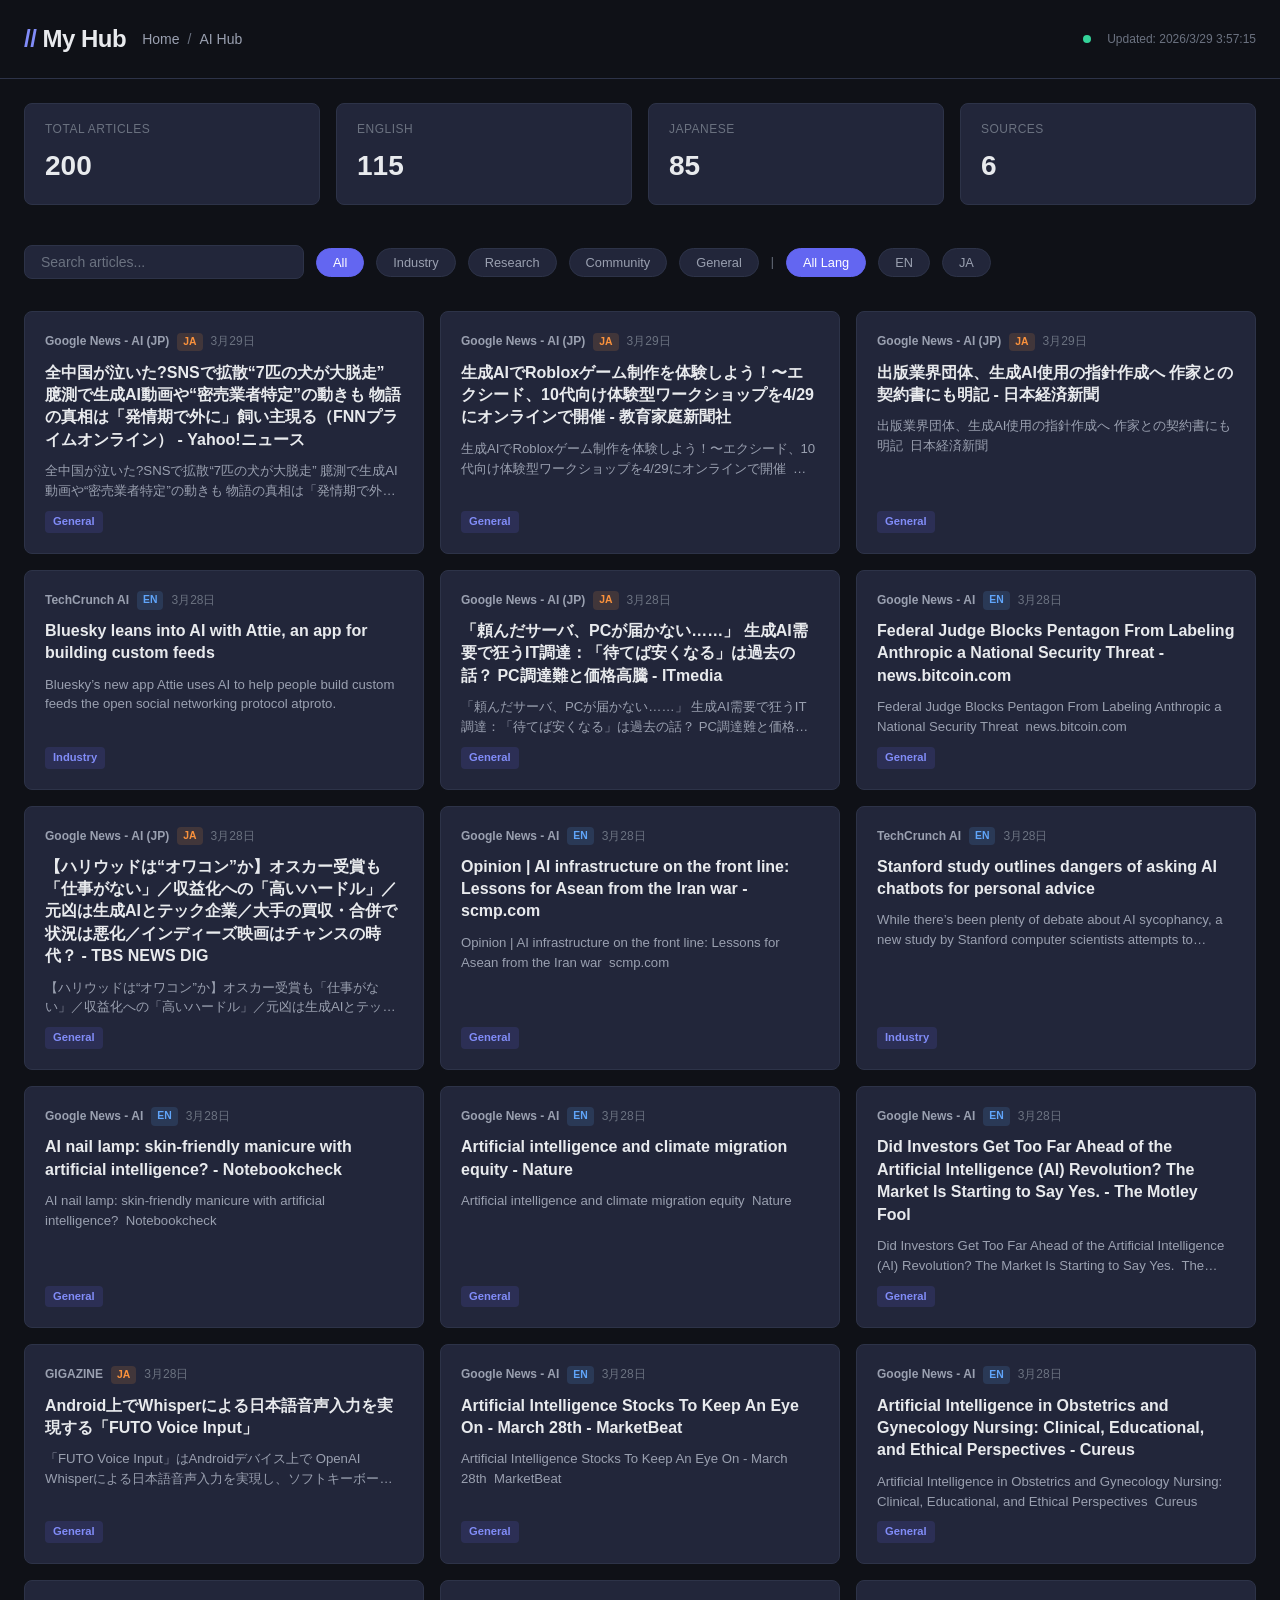
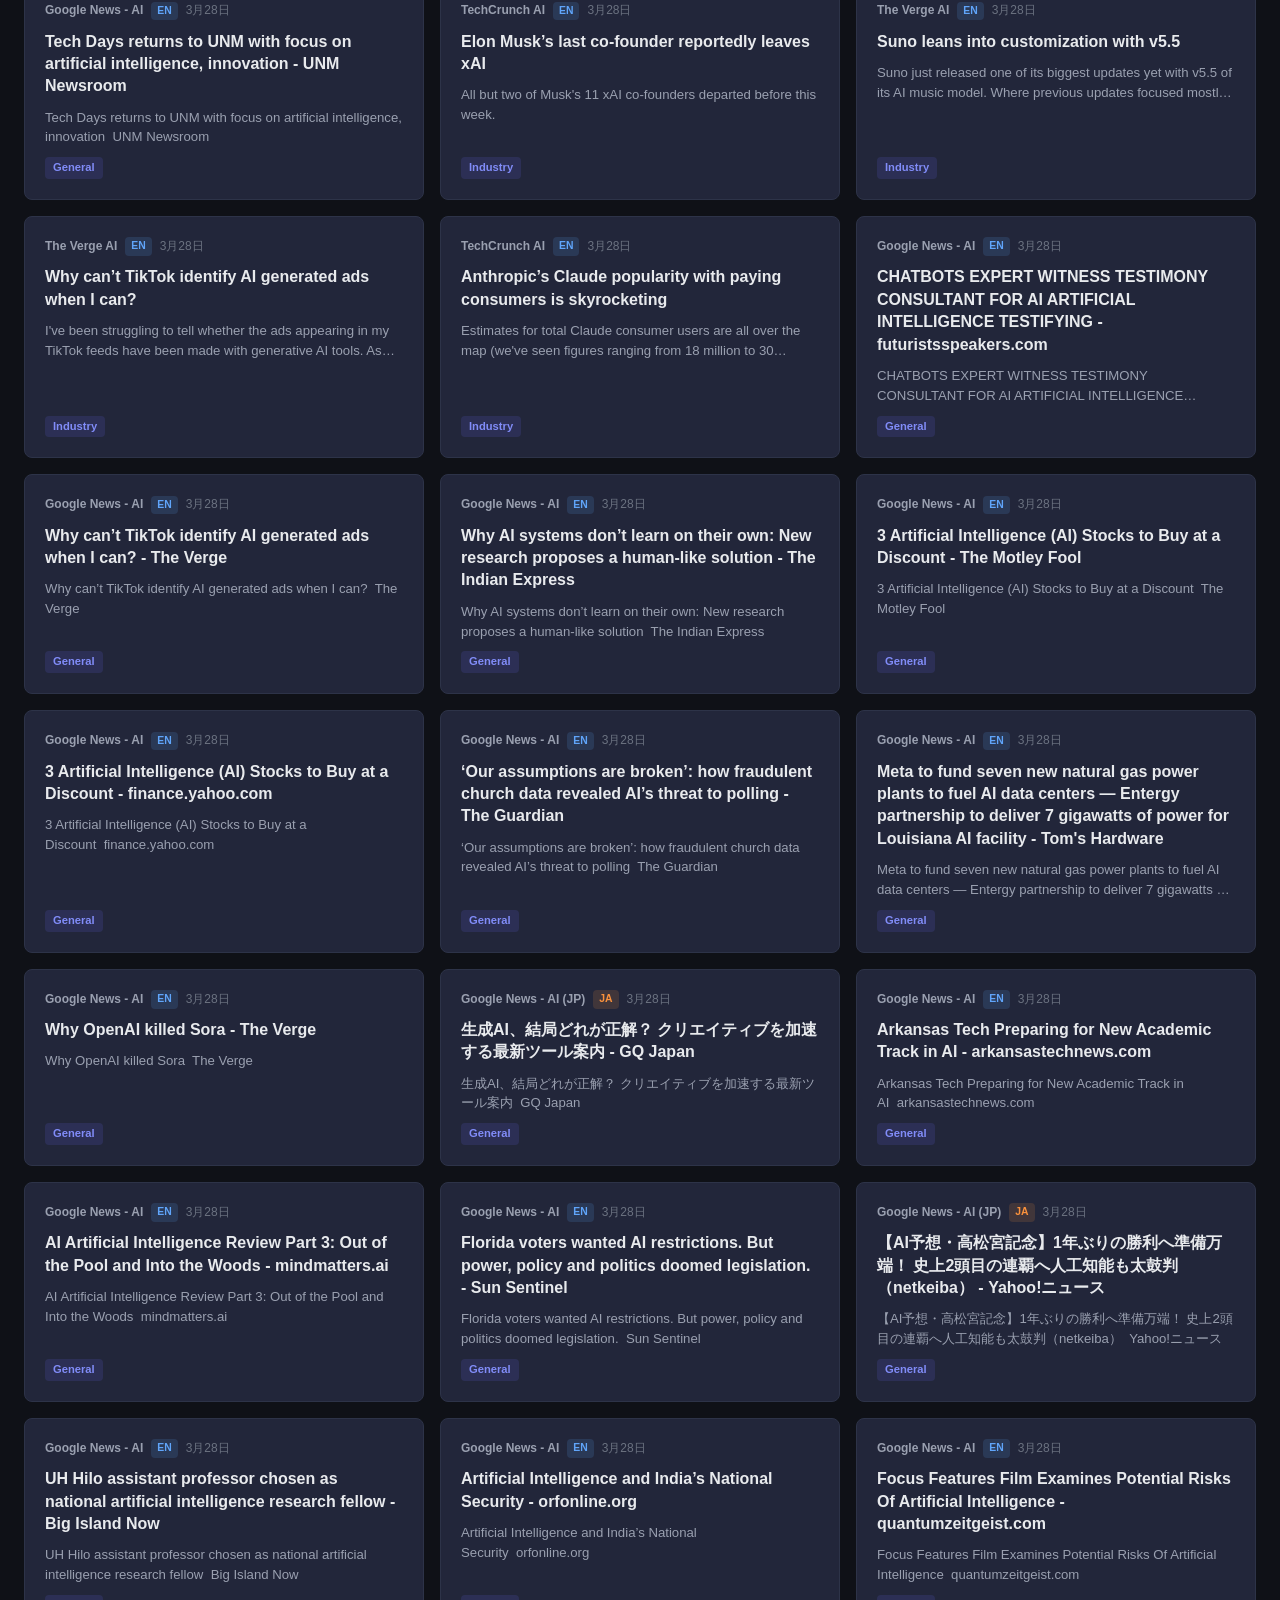
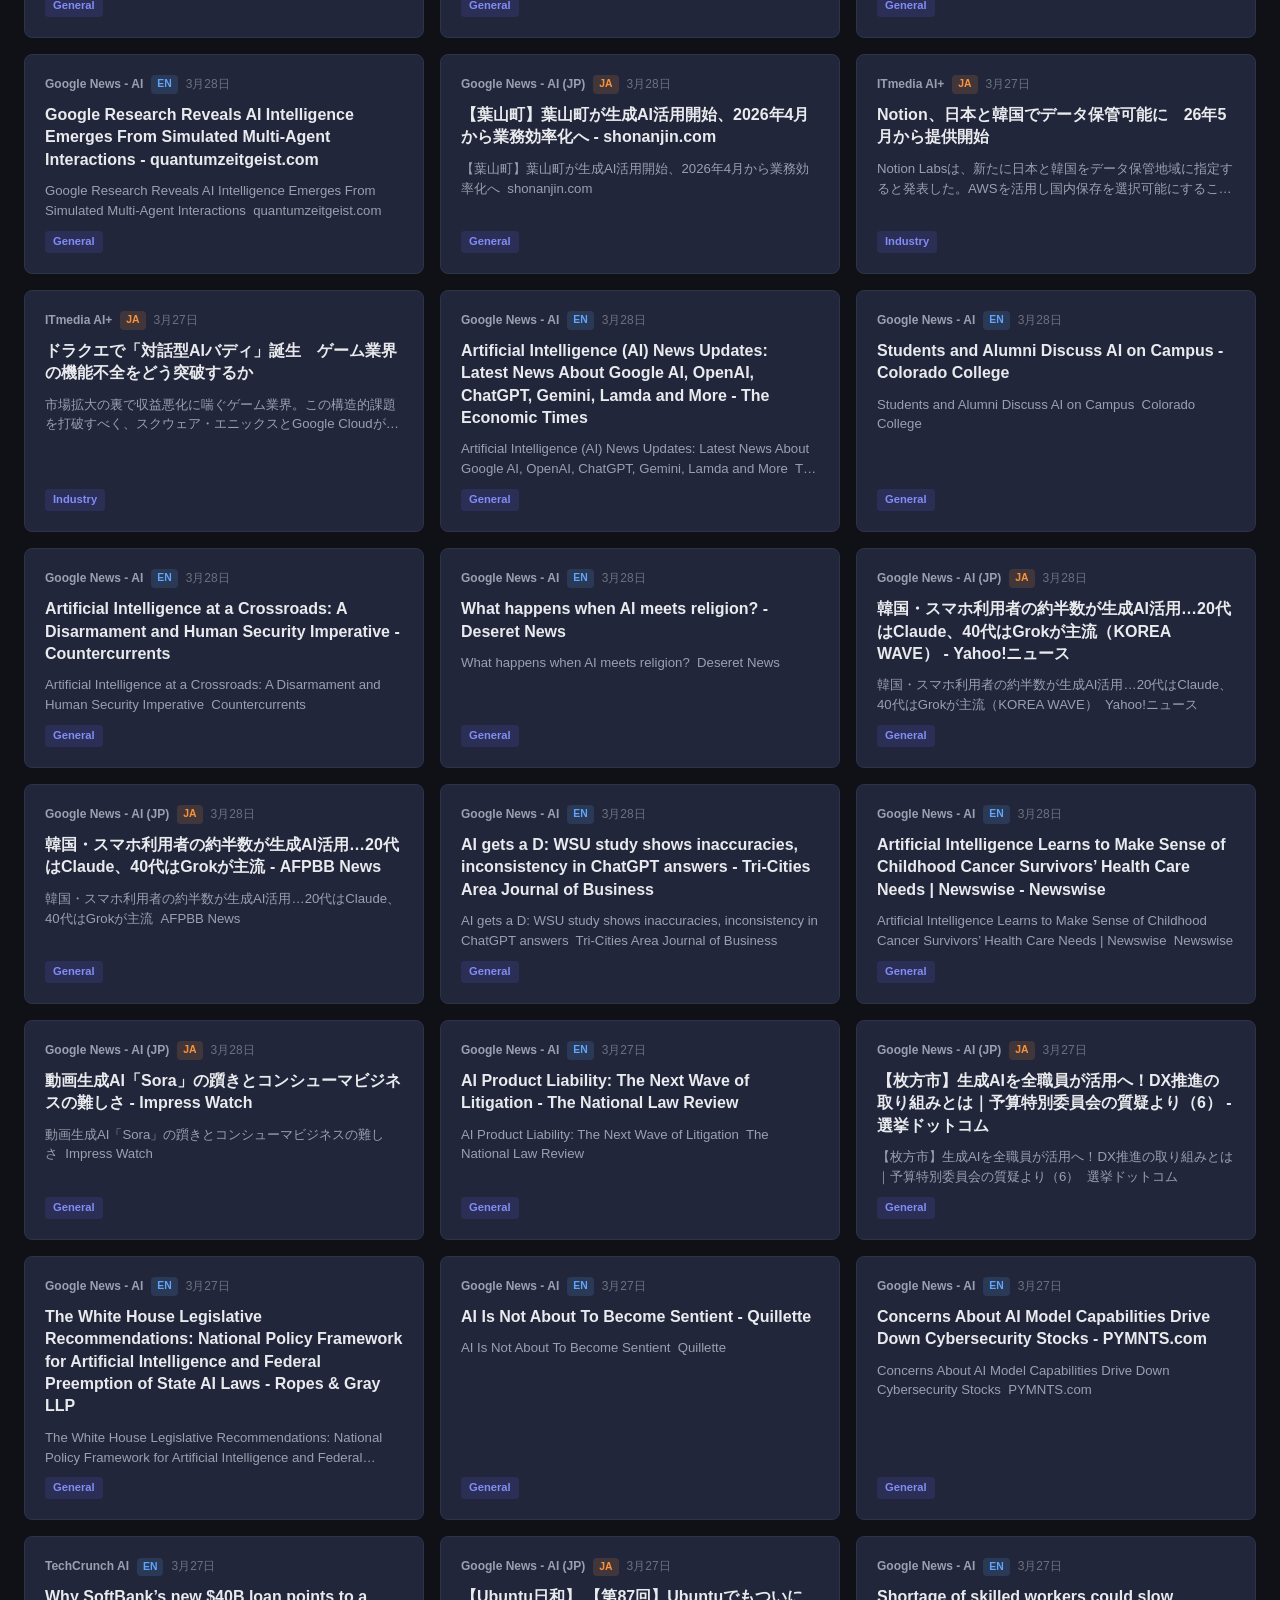
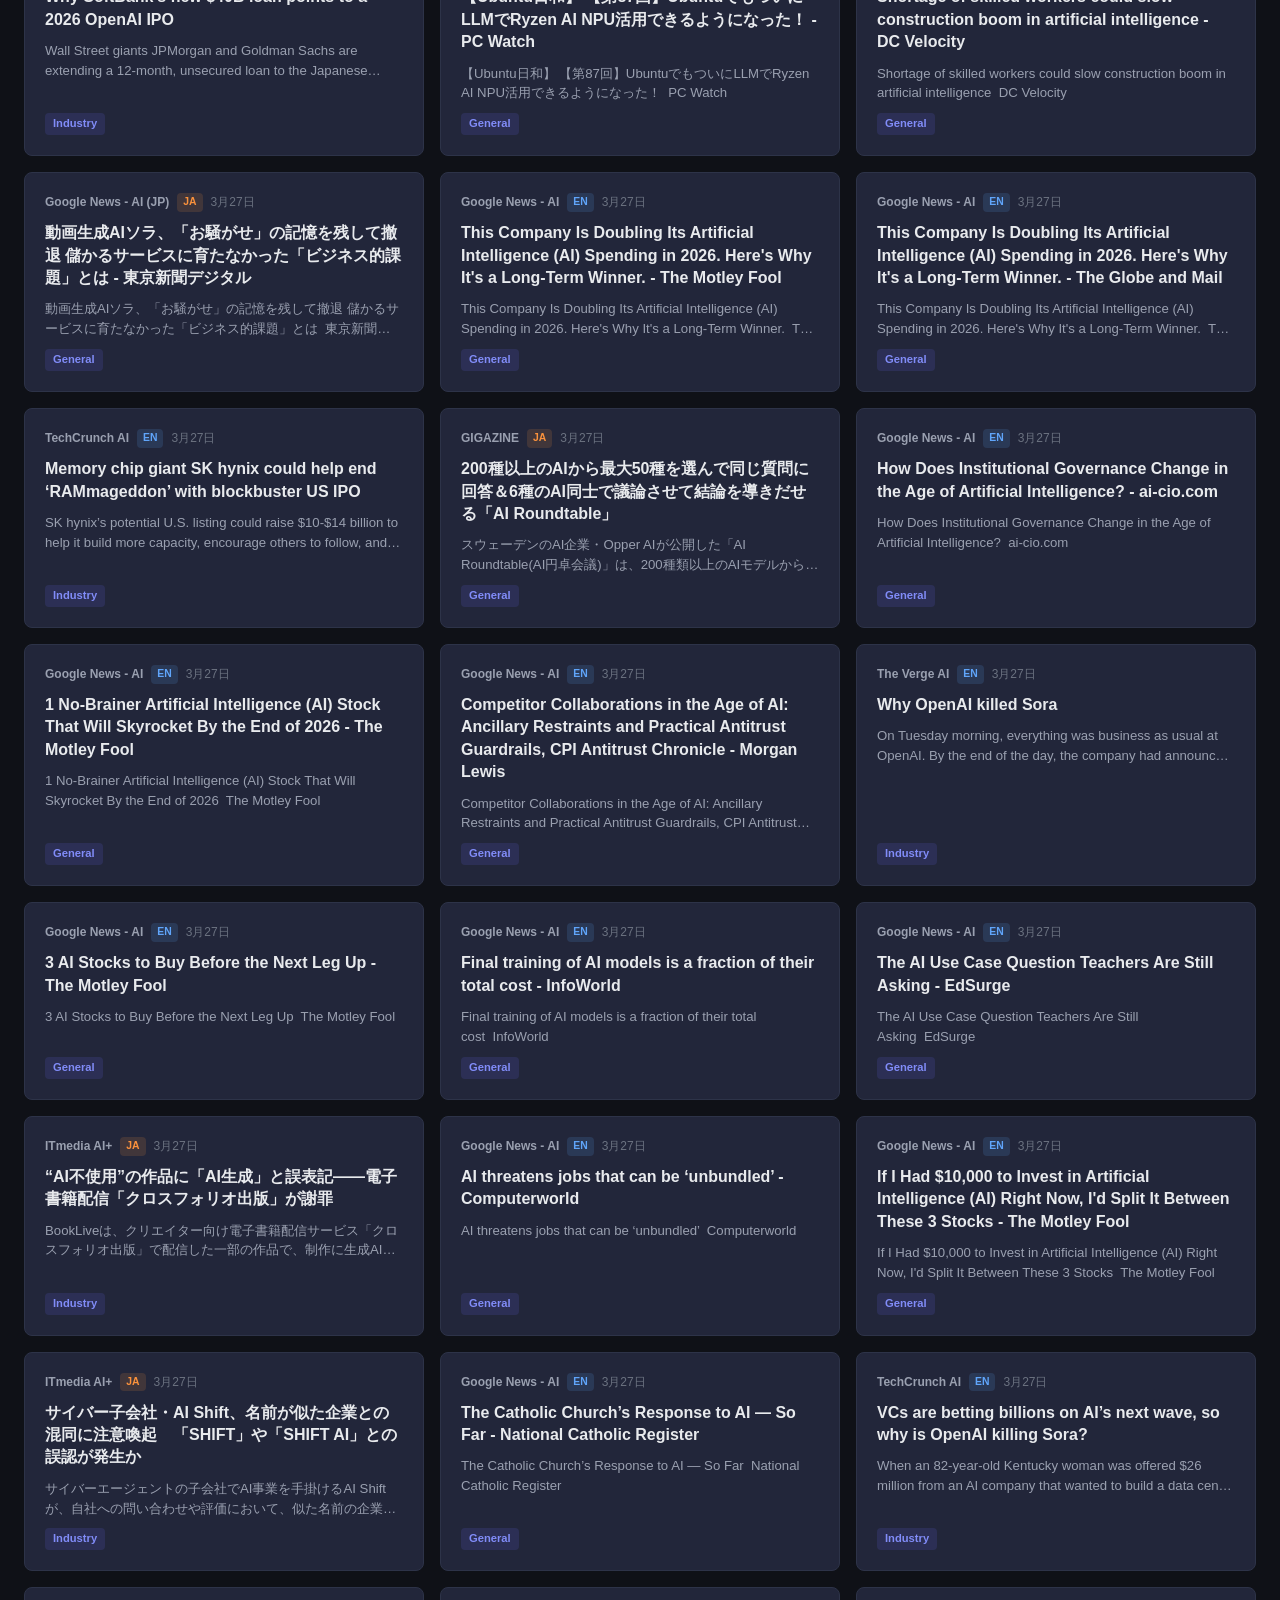
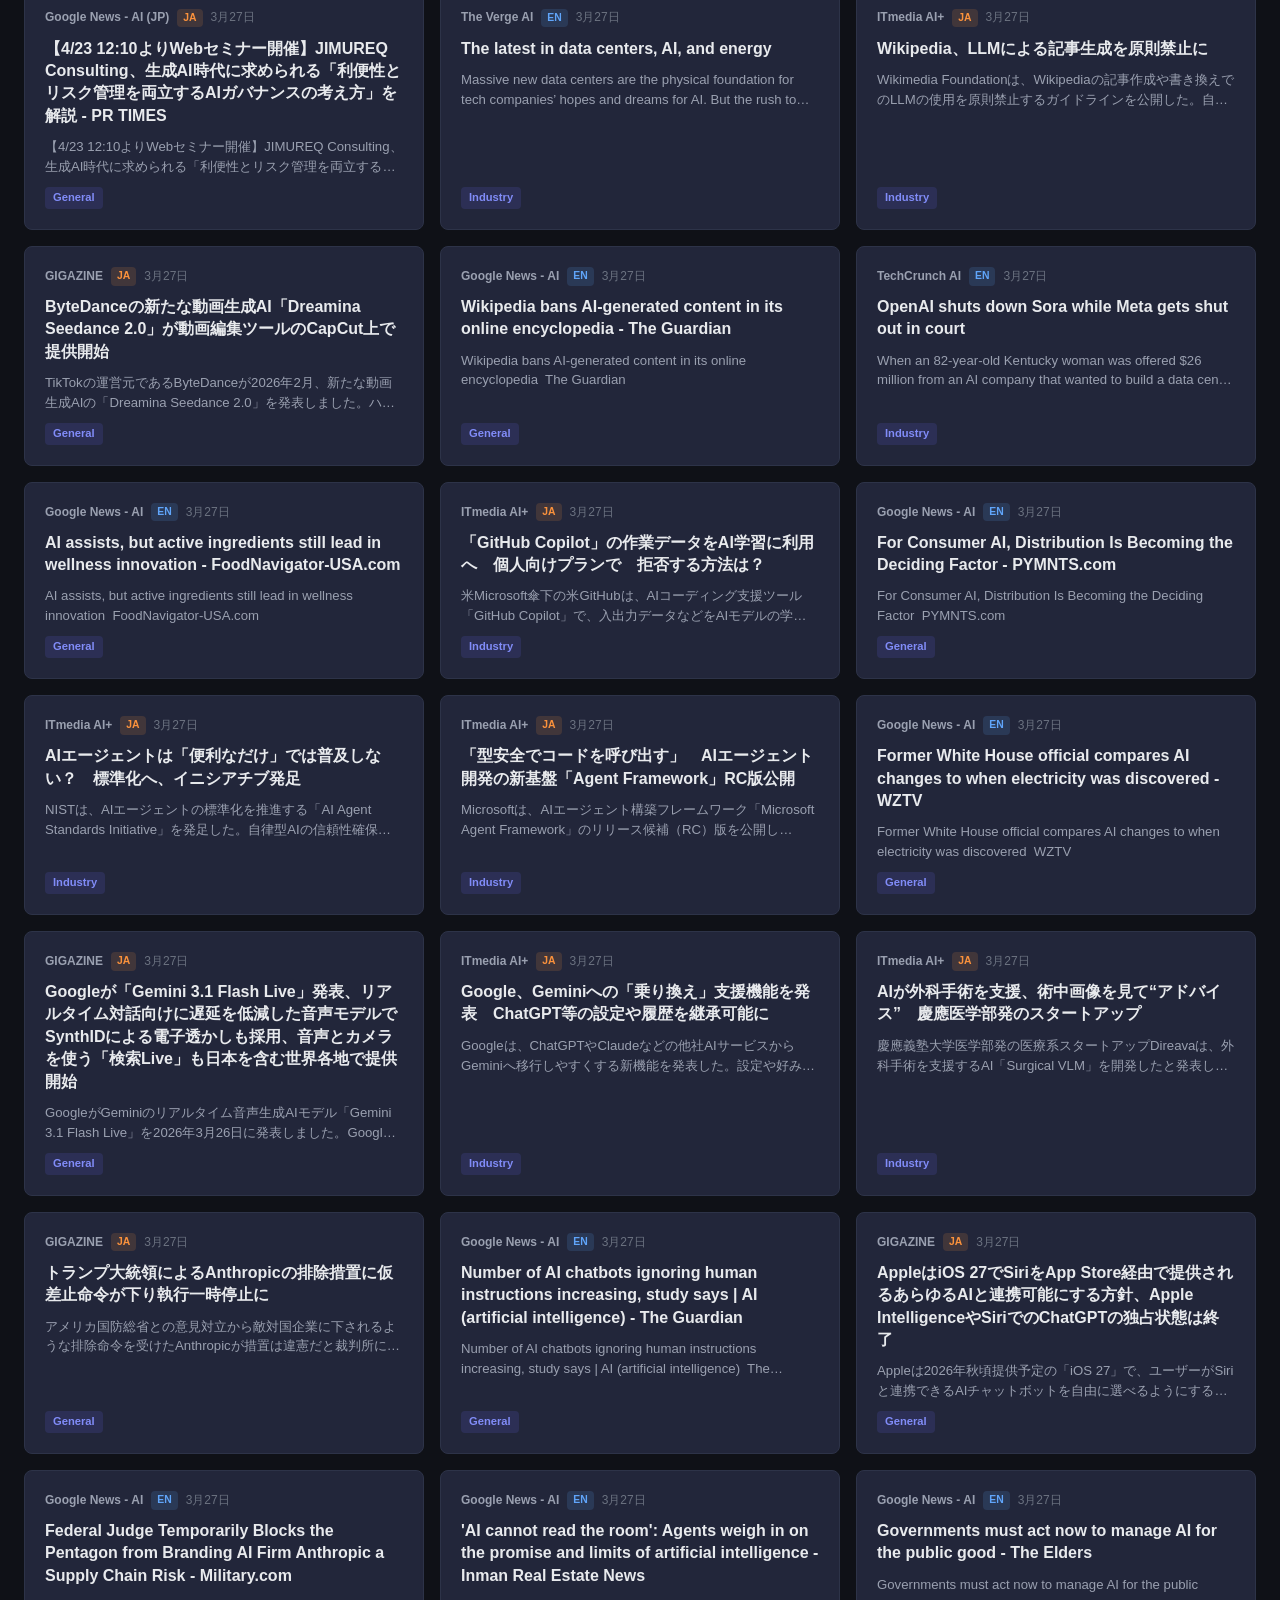
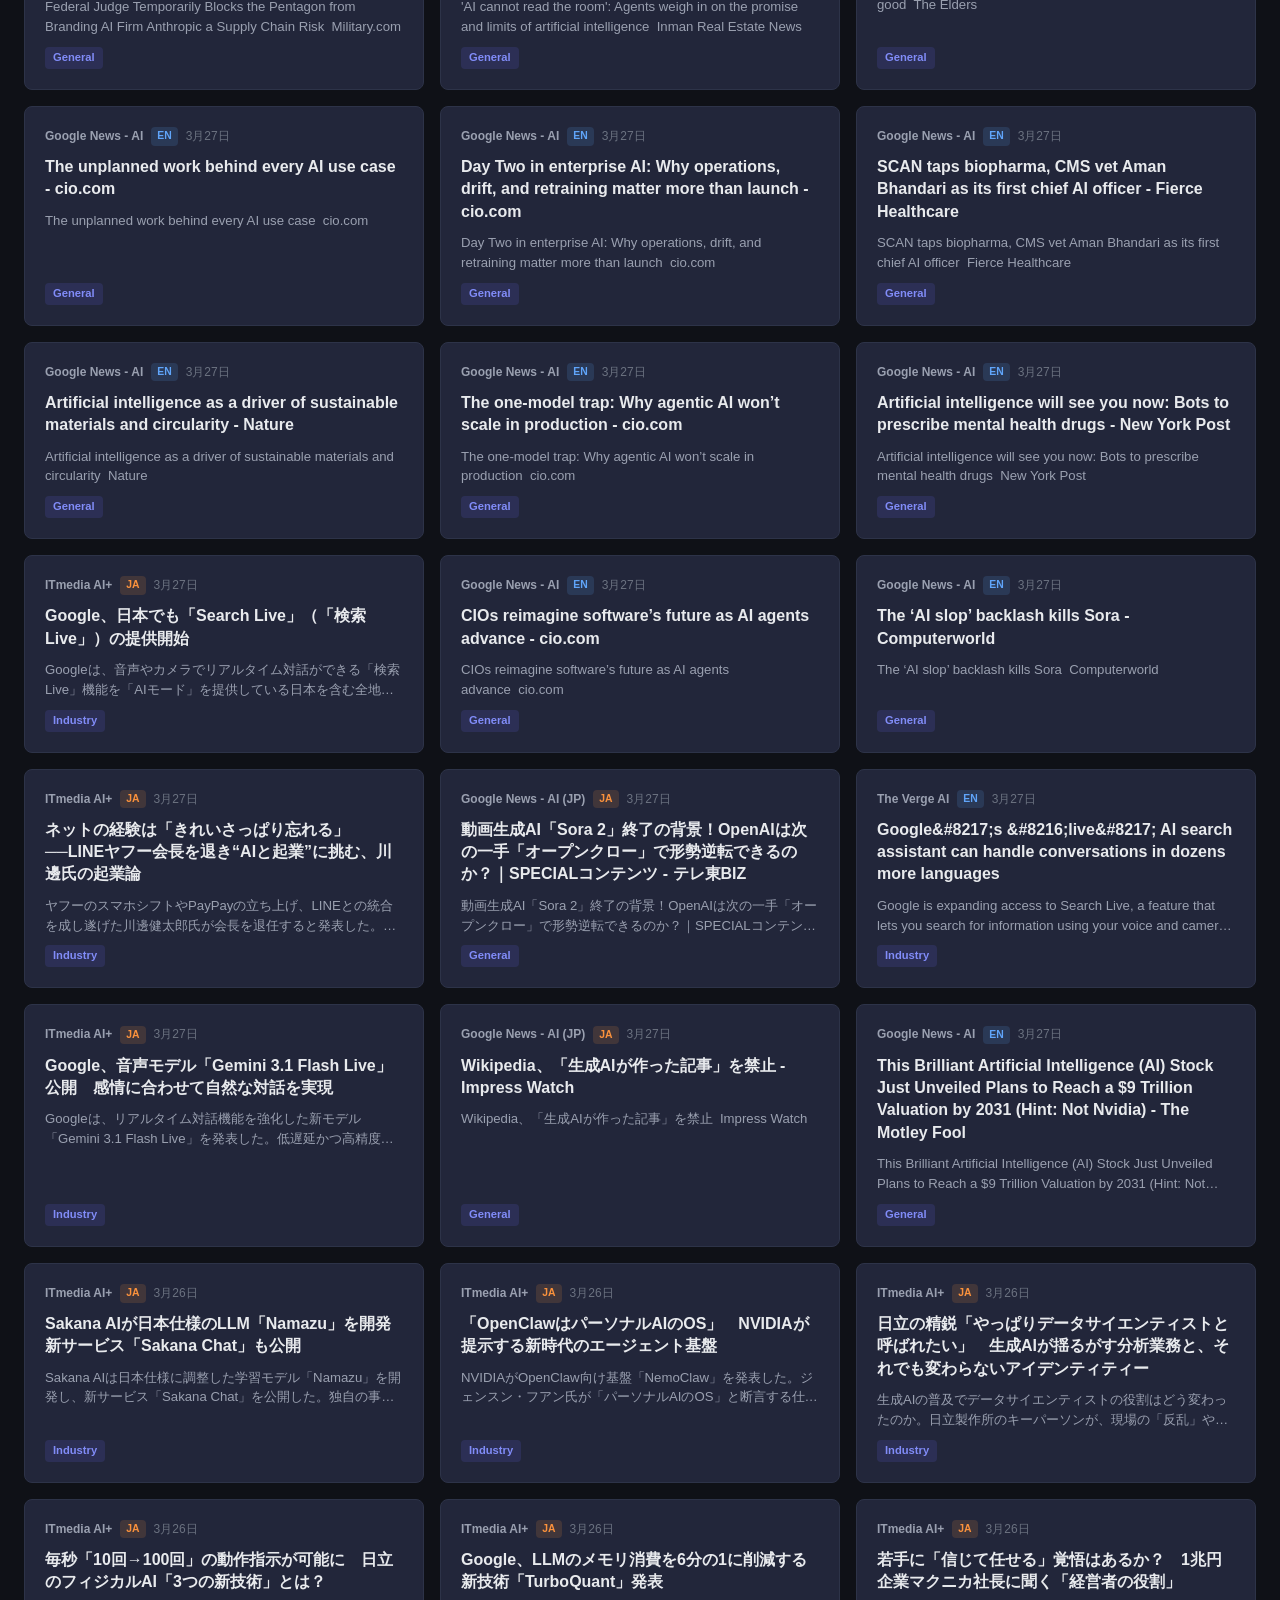
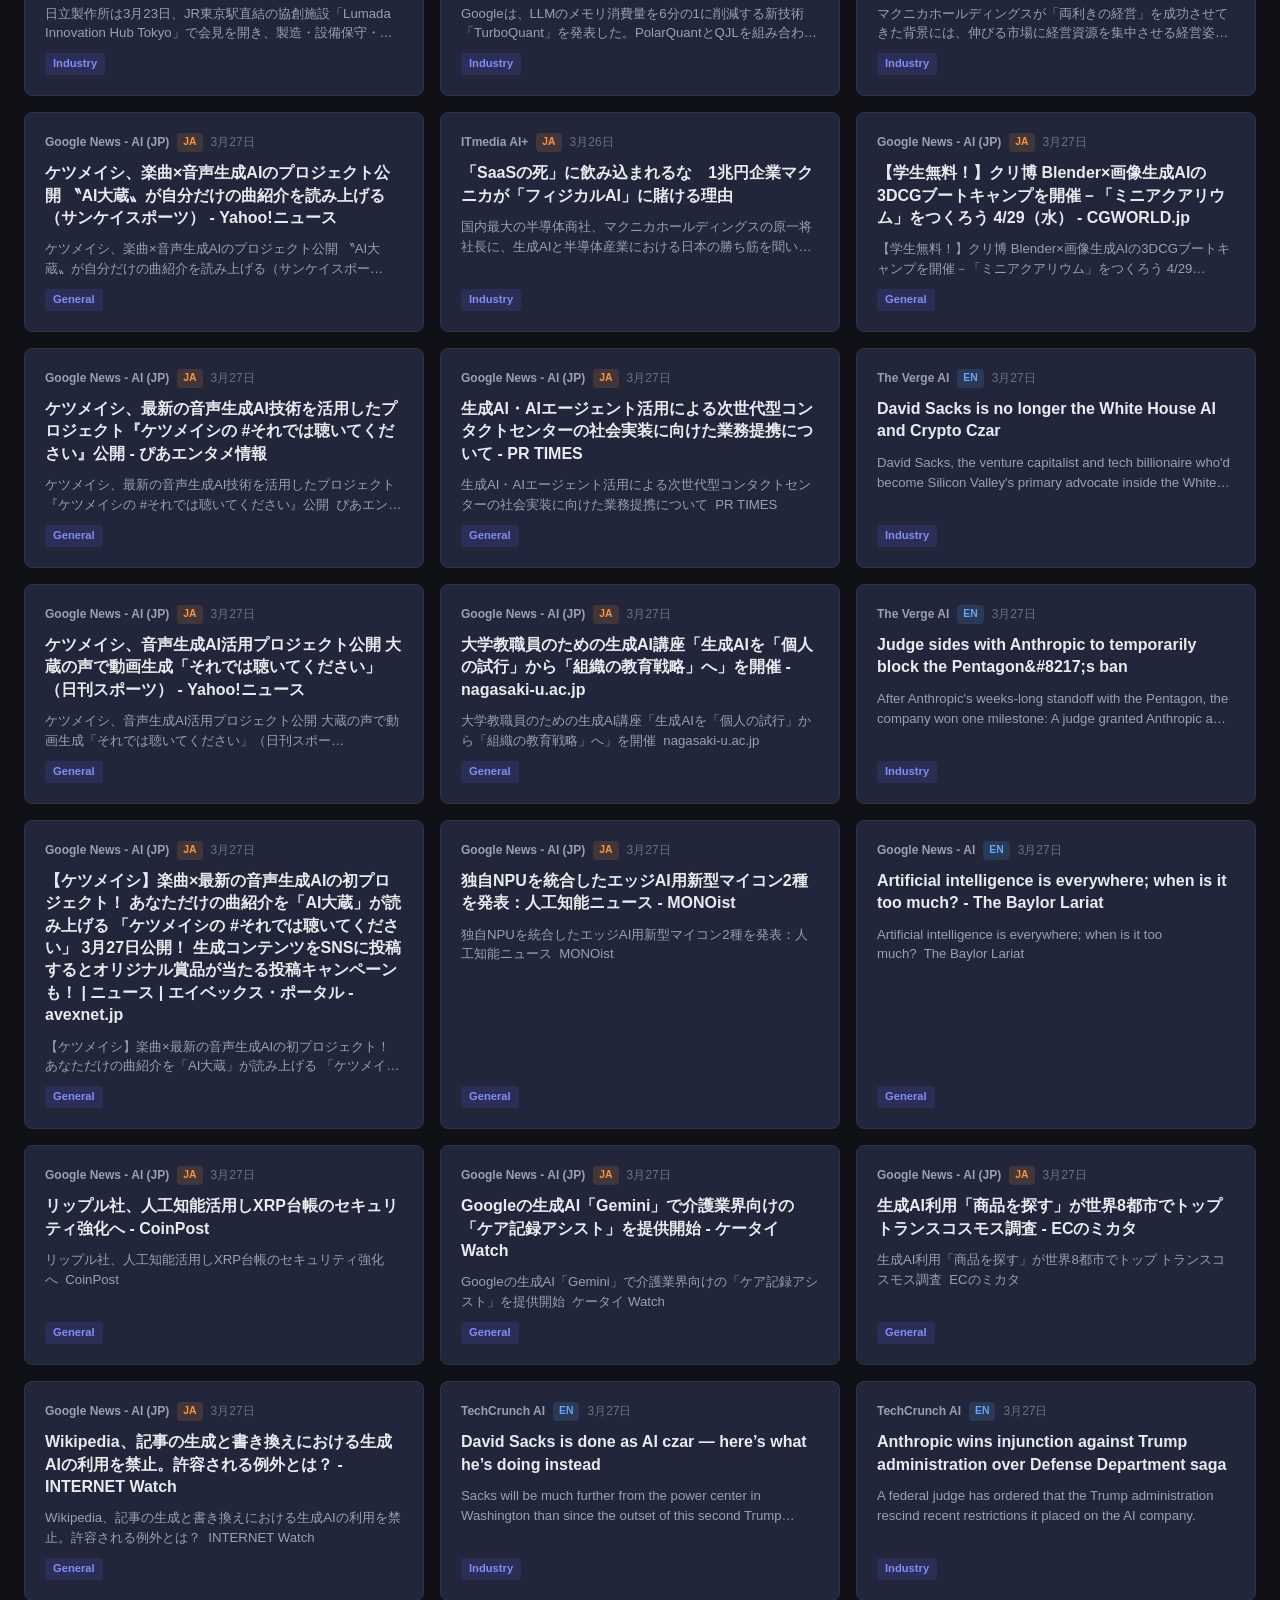
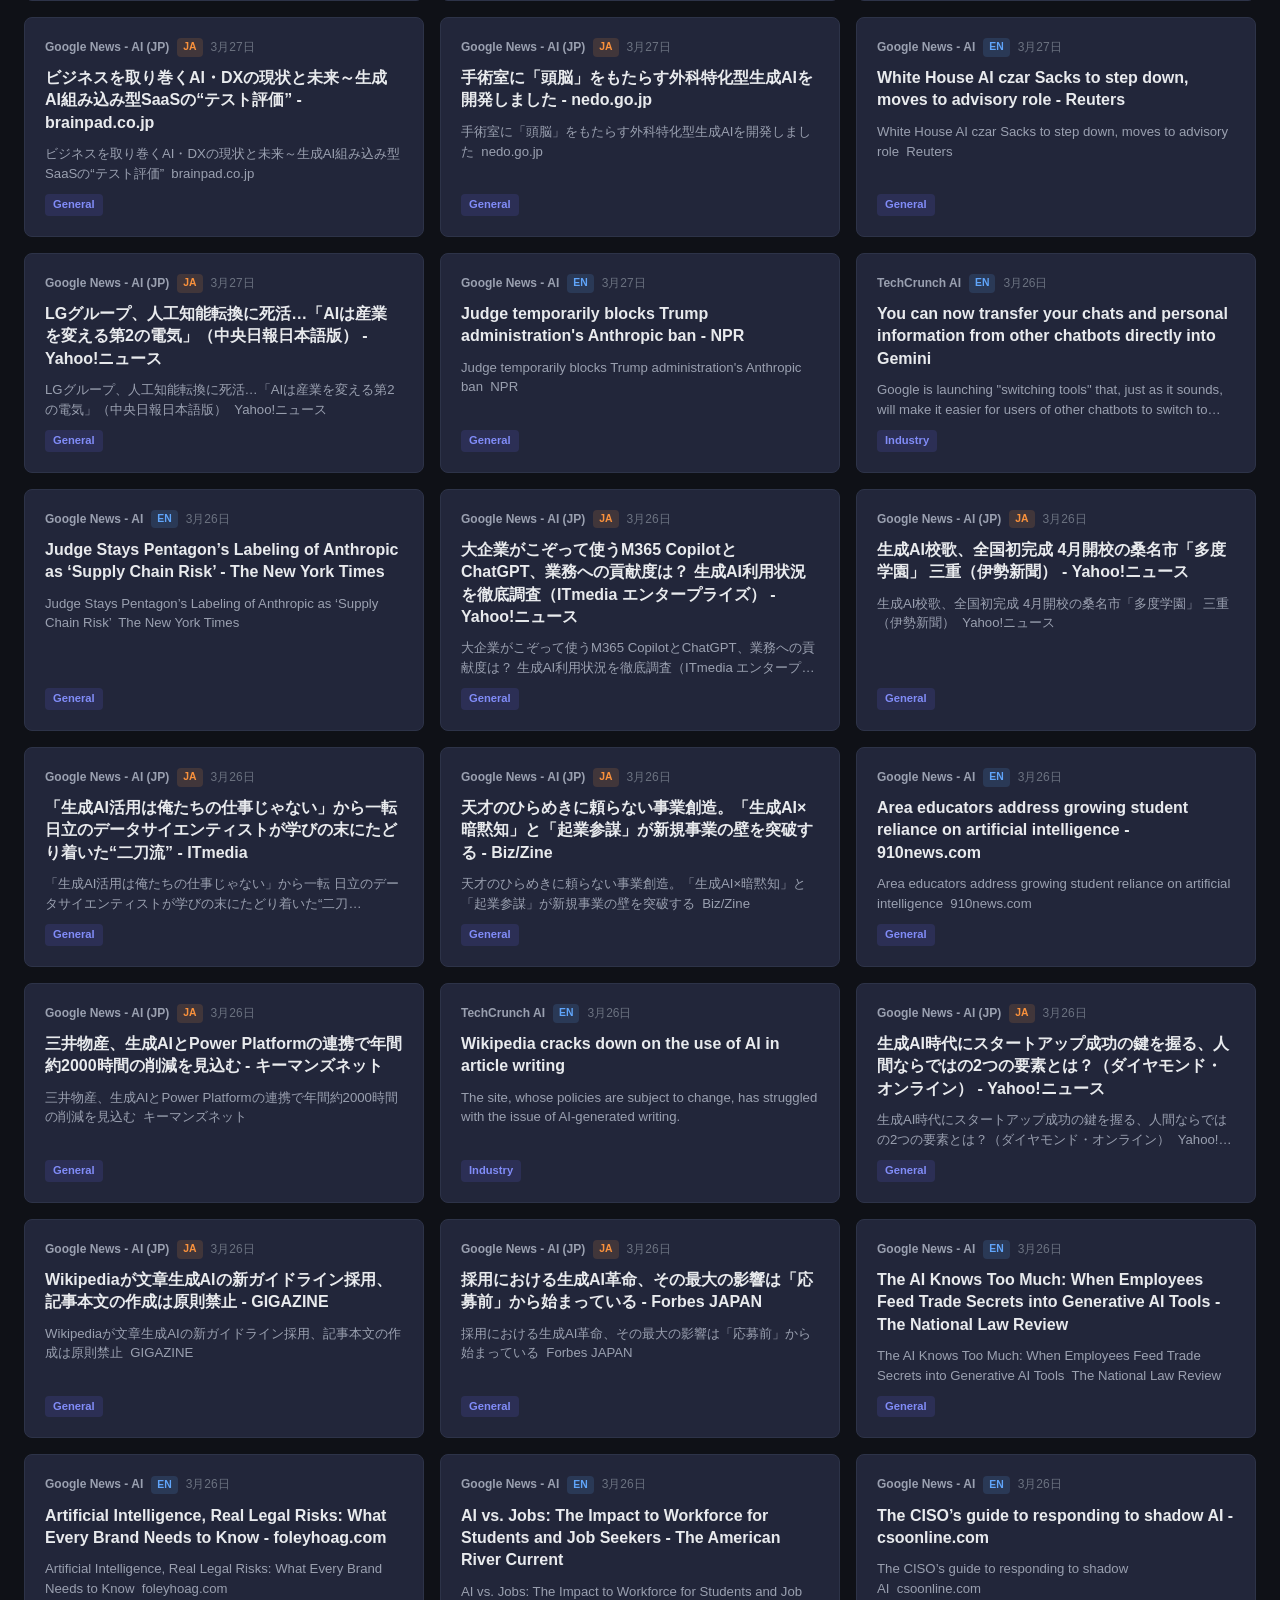
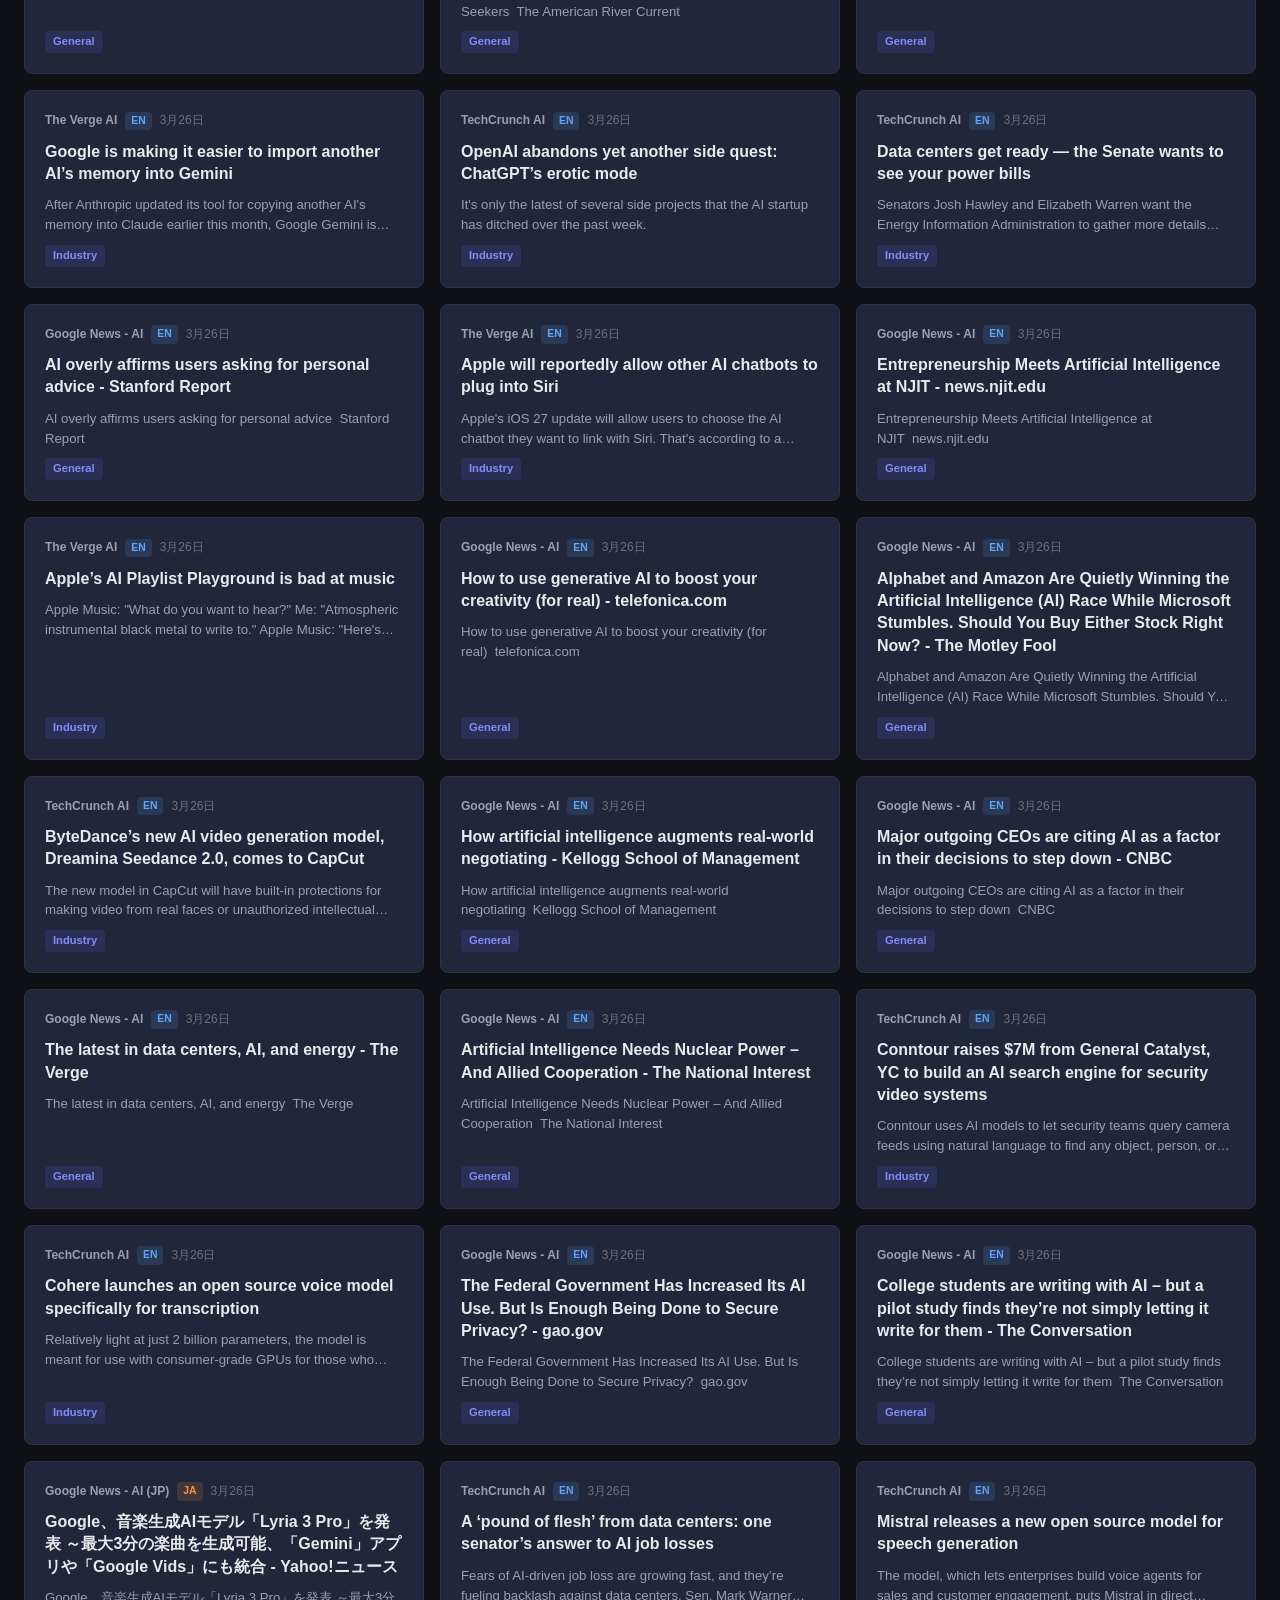
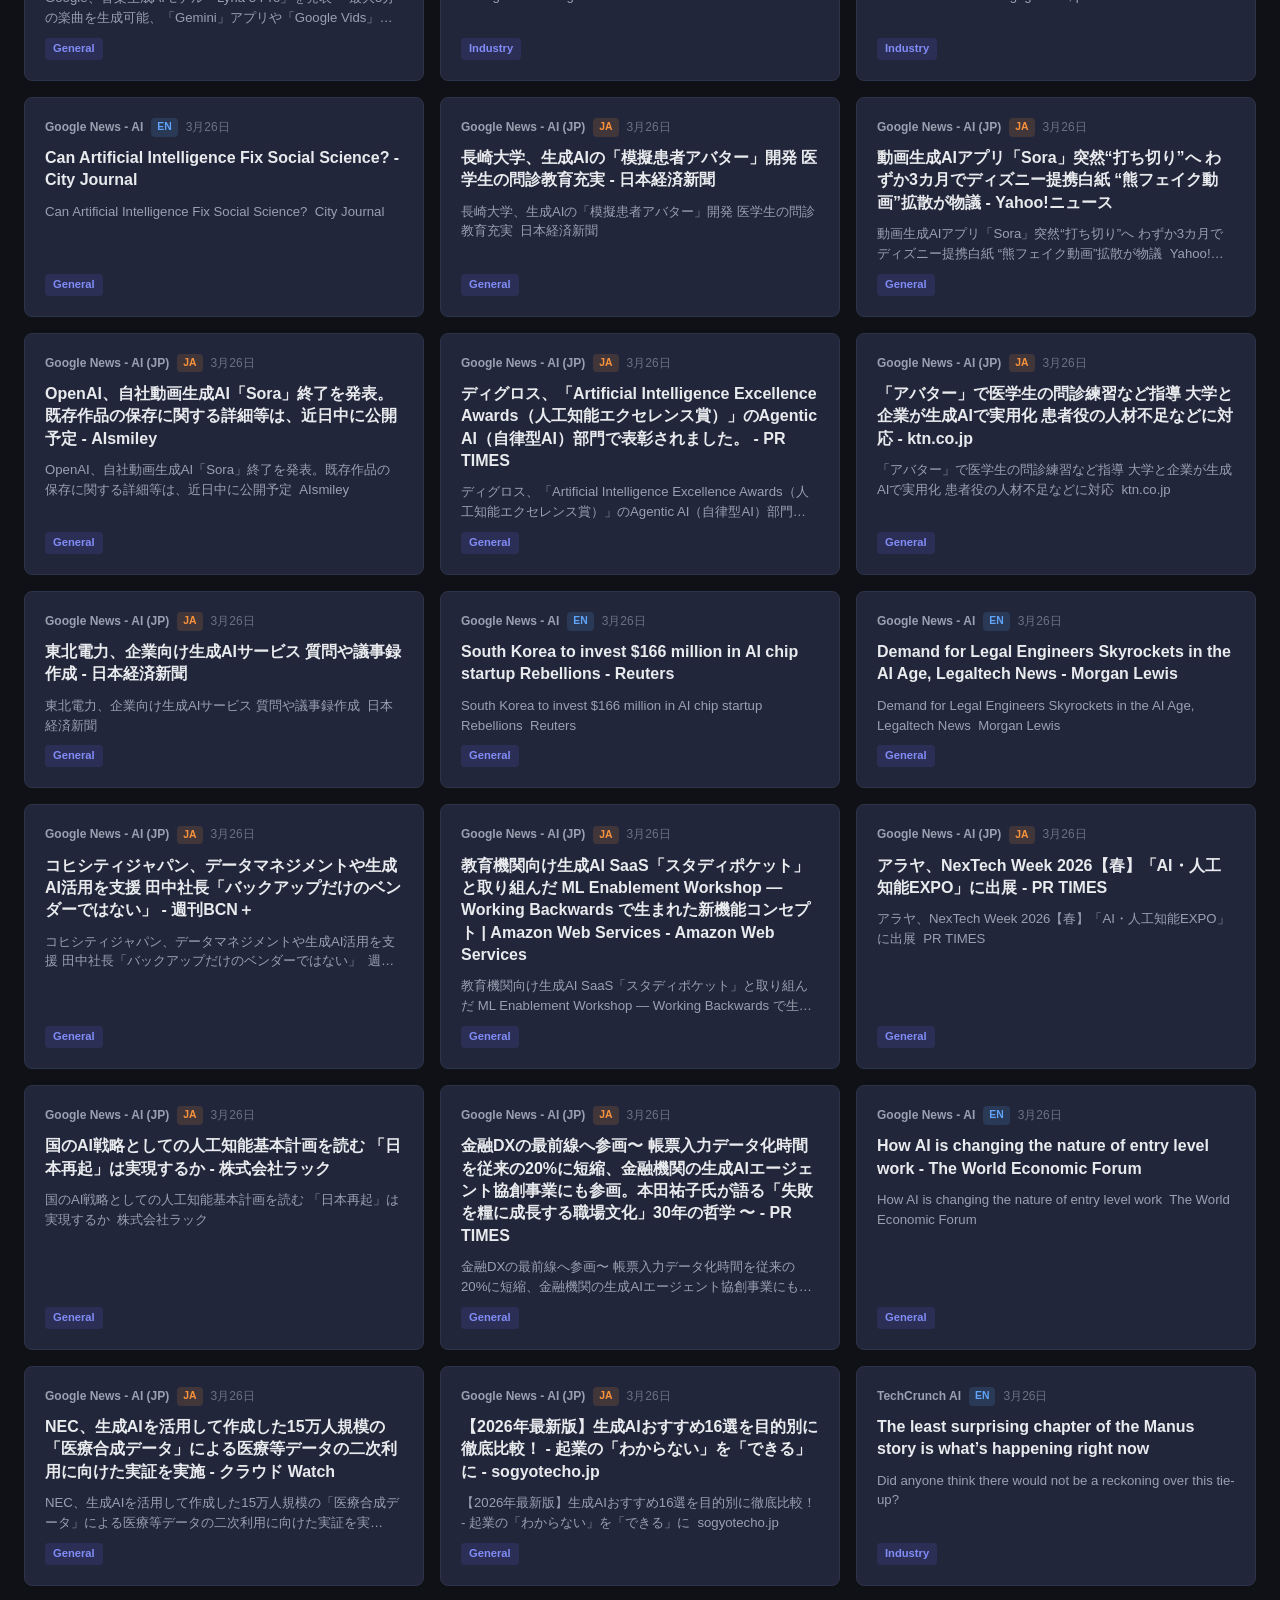
==== ai/index.html @ f33dcb85 "Initial commit: My Hub with AI news dashboard" ====
<!DOCTYPE html>
<html lang="ja">
<head>
  <meta charset="UTF-8">
  <meta name="viewport" content="width=device-width, initial-scale=1.0">
  <title>AI Hub - My Hub</title>
  <link rel="stylesheet" href="../css/style.css">
</head>
<body>
  <header class="header">
    <div class="container">
      <div class="header-left">
        <div class="logo"><span>//</span> My Hub</div>
        <nav class="breadcrumb">
          <a href="../">Home</a>
          <span class="sep">/</span>
          <span>AI Hub</span>
        </nav>
      </div>
      <div class="header-right">
        <span class="status-dot"></span>
        <span class="update-time" id="update-time">Loading...</span>
      </div>
    </div>
  </header>

  <main class="container">
    <!-- Stats -->
    <div class="stats-bar">
      <div class="stat-card">
        <div class="stat-label">Total Articles</div>
        <div class="stat-value" id="stat-total">-</div>
      </div>
      <div class="stat-card">
        <div class="stat-label">English</div>
        <div class="stat-value" id="stat-en">-</div>
      </div>
      <div class="stat-card">
        <div class="stat-label">Japanese</div>
        <div class="stat-value" id="stat-ja">-</div>
      </div>
      <div class="stat-card">
        <div class="stat-label">Sources</div>
        <div class="stat-value" id="stat-sources">-</div>
      </div>
    </div>

    <!-- Controls -->
    <div class="controls">
      <input type="text" class="search-box" id="search-box" placeholder="Search articles...">

      <!-- Category filters -->
      <button class="filter-btn active" data-category="all">All</button>
      <button class="filter-btn" data-category="Industry">Industry</button>
      <button class="filter-btn" data-category="Research">Research</button>
      <button class="filter-btn" data-category="Community">Community</button>
      <button class="filter-btn" data-category="General">General</button>

      <span style="color: var(--text-muted); font-size: 0.75rem;">|</span>

      <!-- Language filters -->
      <button class="filter-btn active" data-lang="all">All Lang</button>
      <button class="filter-btn" data-lang="en">EN</button>
      <button class="filter-btn" data-lang="ja">JA</button>
    </div>

    <!-- News Grid -->
    <div class="news-grid" id="news-grid">
      <div class="loading" style="grid-column: 1 / -1;">
        <div class="loading-spinner"></div>
        <p>Loading AI news...</p>
      </div>
    </div>
  </main>

  <footer class="footer">
    <div class="container">
      AI Hub &mdash; Auto-updated 3x daily via GitHub Actions
    </div>
  </footer>

  <script src="../js/ai-hub.js"></script>
</body>
</html>
---- css/style.css ----
/* === Base Reset & Variables === */
:root {
  --bg-primary: #0f1117;
  --bg-secondary: #1a1d27;
  --bg-card: #22263a;
  --bg-card-hover: #2a2f45;
  --text-primary: #e8eaed;
  --text-secondary: #9aa0b0;
  --text-muted: #6b7280;
  --accent: #6366f1;
  --accent-light: #818cf8;
  --border: #2d3348;
  --green: #34d399;
  --orange: #fb923c;
  --red: #f87171;
  --blue: #60a5fa;
  --purple: #a78bfa;
  --radius: 12px;
  --radius-sm: 8px;
  --shadow: 0 4px 20px rgba(0, 0, 0, 0.3);
  --transition: 0.2s ease;
}

* {
  margin: 0;
  padding: 0;
  box-sizing: border-box;
}

body {
  font-family: -apple-system, BlinkMacSystemFont, 'Segoe UI', 'Noto Sans JP', sans-serif;
  background: var(--bg-primary);
  color: var(--text-primary);
  line-height: 1.6;
  min-height: 100vh;
}

a {
  color: var(--accent-light);
  text-decoration: none;
  transition: color var(--transition);
}

a:hover {
  color: var(--accent);
}

/* === Layout === */
.container {
  max-width: 1400px;
  margin: 0 auto;
  padding: 0 24px;
}

/* === Header === */
.header {
  padding: 20px 0;
  border-bottom: 1px solid var(--border);
  position: sticky;
  top: 0;
  background: var(--bg-primary);
  z-index: 100;
  backdrop-filter: blur(12px);
}

.header .container {
  display: flex;
  align-items: center;
  justify-content: space-between;
}

.header-left {
  display: flex;
  align-items: center;
  gap: 16px;
}

.logo {
  font-size: 1.5rem;
  font-weight: 700;
  color: var(--text-primary);
  letter-spacing: -0.5px;
}

.logo span {
  color: var(--accent-light);
}

.breadcrumb {
  display: flex;
  align-items: center;
  gap: 8px;
  font-size: 0.875rem;
  color: var(--text-secondary);
}

.breadcrumb a {
  color: var(--text-secondary);
}

.breadcrumb a:hover {
  color: var(--text-primary);
}

.breadcrumb .sep {
  color: var(--text-muted);
}

.header-right {
  display: flex;
  align-items: center;
  gap: 12px;
}

.update-time {
  font-size: 0.75rem;
  color: var(--text-muted);
}

.status-dot {
  width: 8px;
  height: 8px;
  border-radius: 50%;
  background: var(--green);
  display: inline-block;
  margin-right: 4px;
  animation: pulse 2s infinite;
}

@keyframes pulse {
  0%, 100% { opacity: 1; }
  50% { opacity: 0.5; }
}

/* === Hub Home Grid === */
.hub-grid {
  display: grid;
  grid-template-columns: repeat(auto-fill, minmax(320px, 1fr));
  gap: 24px;
  padding: 40px 0;
}

.hub-card {
  background: var(--bg-card);
  border: 1px solid var(--border);
  border-radius: var(--radius);
  padding: 32px;
  transition: all var(--transition);
  cursor: pointer;
  display: block;
  text-decoration: none;
  color: inherit;
}

.hub-card:hover {
  background: var(--bg-card-hover);
  border-color: var(--accent);
  transform: translateY(-2px);
  box-shadow: var(--shadow);
  color: inherit;
}

.hub-card-icon {
  font-size: 2.5rem;
  margin-bottom: 16px;
}

.hub-card h2 {
  font-size: 1.25rem;
  margin-bottom: 8px;
}

.hub-card p {
  color: var(--text-secondary);
  font-size: 0.875rem;
}

.hub-card-status {
  margin-top: 16px;
  display: flex;
  align-items: center;
  gap: 8px;
  font-size: 0.75rem;
  color: var(--text-muted);
}

.hub-card-coming {
  opacity: 0.5;
  pointer-events: none;
}

.badge {
  display: inline-block;
  padding: 2px 8px;
  border-radius: 99px;
  font-size: 0.7rem;
  font-weight: 600;
  text-transform: uppercase;
  letter-spacing: 0.5px;
}

.badge-active { background: rgba(52, 211, 153, 0.15); color: var(--green); }
.badge-coming { background: rgba(107, 114, 128, 0.15); color: var(--text-muted); }

/* === Dashboard Stats === */
.stats-bar {
  display: grid;
  grid-template-columns: repeat(auto-fit, minmax(150px, 1fr));
  gap: 16px;
  padding: 24px 0;
}

.stat-card {
  background: var(--bg-card);
  border: 1px solid var(--border);
  border-radius: var(--radius-sm);
  padding: 16px 20px;
}

.stat-label {
  font-size: 0.75rem;
  color: var(--text-muted);
  text-transform: uppercase;
  letter-spacing: 0.5px;
}

.stat-value {
  font-size: 1.75rem;
  font-weight: 700;
  margin-top: 4px;
}

/* === Filters & Controls === */
.controls {
  display: flex;
  align-items: center;
  gap: 12px;
  padding: 16px 0;
  flex-wrap: wrap;
}

.filter-btn {
  background: var(--bg-card);
  border: 1px solid var(--border);
  border-radius: 99px;
  padding: 6px 16px;
  font-size: 0.8rem;
  color: var(--text-secondary);
  cursor: pointer;
  transition: all var(--transition);
}

.filter-btn:hover {
  border-color: var(--accent);
  color: var(--text-primary);
}

.filter-btn.active {
  background: var(--accent);
  border-color: var(--accent);
  color: #fff;
}

.search-box {
  background: var(--bg-card);
  border: 1px solid var(--border);
  border-radius: var(--radius-sm);
  padding: 8px 16px;
  color: var(--text-primary);
  font-size: 0.875rem;
  outline: none;
  width: 280px;
  transition: border-color var(--transition);
}

.search-box:focus {
  border-color: var(--accent);
}

.search-box::placeholder {
  color: var(--text-muted);
}

/* === News Cards === */
.news-grid {
  display: grid;
  grid-template-columns: repeat(auto-fill, minmax(380px, 1fr));
  gap: 16px;
  padding: 16px 0 40px;
}

.news-card {
  background: var(--bg-card);
  border: 1px solid var(--border);
  border-radius: var(--radius-sm);
  padding: 20px;
  transition: all var(--transition);
  display: flex;
  flex-direction: column;
  gap: 10px;
}

.news-card:hover {
  background: var(--bg-card-hover);
  border-color: var(--accent);
}

.news-card-header {
  display: flex;
  align-items: center;
  gap: 8px;
  font-size: 0.75rem;
  color: var(--text-muted);
}

.news-source {
  font-weight: 600;
  color: var(--text-secondary);
}

.news-lang {
  padding: 1px 6px;
  border-radius: 4px;
  font-size: 0.65rem;
  font-weight: 600;
  text-transform: uppercase;
}

.lang-en { background: rgba(96, 165, 250, 0.15); color: var(--blue); }
.lang-ja { background: rgba(251, 146, 60, 0.15); color: var(--orange); }

.news-title {
  font-size: 1rem;
  font-weight: 600;
  line-height: 1.4;
}

.news-title a {
  color: var(--text-primary);
}

.news-title a:hover {
  color: var(--accent-light);
}

.news-desc {
  font-size: 0.825rem;
  color: var(--text-secondary);
  line-height: 1.5;
  display: -webkit-box;
  -webkit-line-clamp: 2;
  -webkit-box-orient: vertical;
  overflow: hidden;
}

.news-meta {
  display: flex;
  align-items: center;
  gap: 12px;
  font-size: 0.75rem;
  color: var(--text-muted);
  margin-top: auto;
}

.news-category {
  padding: 2px 8px;
  border-radius: 4px;
  font-size: 0.7rem;
  font-weight: 600;
  background: rgba(99, 102, 241, 0.15);
  color: var(--accent-light);
}

.hn-stats {
  display: flex;
  gap: 8px;
  font-size: 0.75rem;
  color: var(--text-muted);
}

/* === Empty / Loading State === */
.loading {
  text-align: center;
  padding: 80px 0;
  color: var(--text-muted);
}

.loading-spinner {
  width: 40px;
  height: 40px;
  border: 3px solid var(--border);
  border-top-color: var(--accent);
  border-radius: 50%;
  animation: spin 0.8s linear infinite;
  margin: 0 auto 16px;
}

@keyframes spin {
  to { transform: rotate(360deg); }
}

.empty-state {
  text-align: center;
  padding: 80px 0;
  color: var(--text-muted);
}

/* === Footer === */
.footer {
  border-top: 1px solid var(--border);
  padding: 20px 0;
  text-align: center;
  font-size: 0.75rem;
  color: var(--text-muted);
}

/* === Responsive === */
@media (max-width: 768px) {
  .container { padding: 0 16px; }
  .hub-grid { grid-template-columns: 1fr; }
  .news-grid { grid-template-columns: 1fr; }
  .controls { flex-direction: column; align-items: stretch; }
  .search-box { width: 100%; }
  .header .container { flex-direction: column; gap: 8px; }
  .stats-bar { grid-template-columns: repeat(2, 1fr); }
}
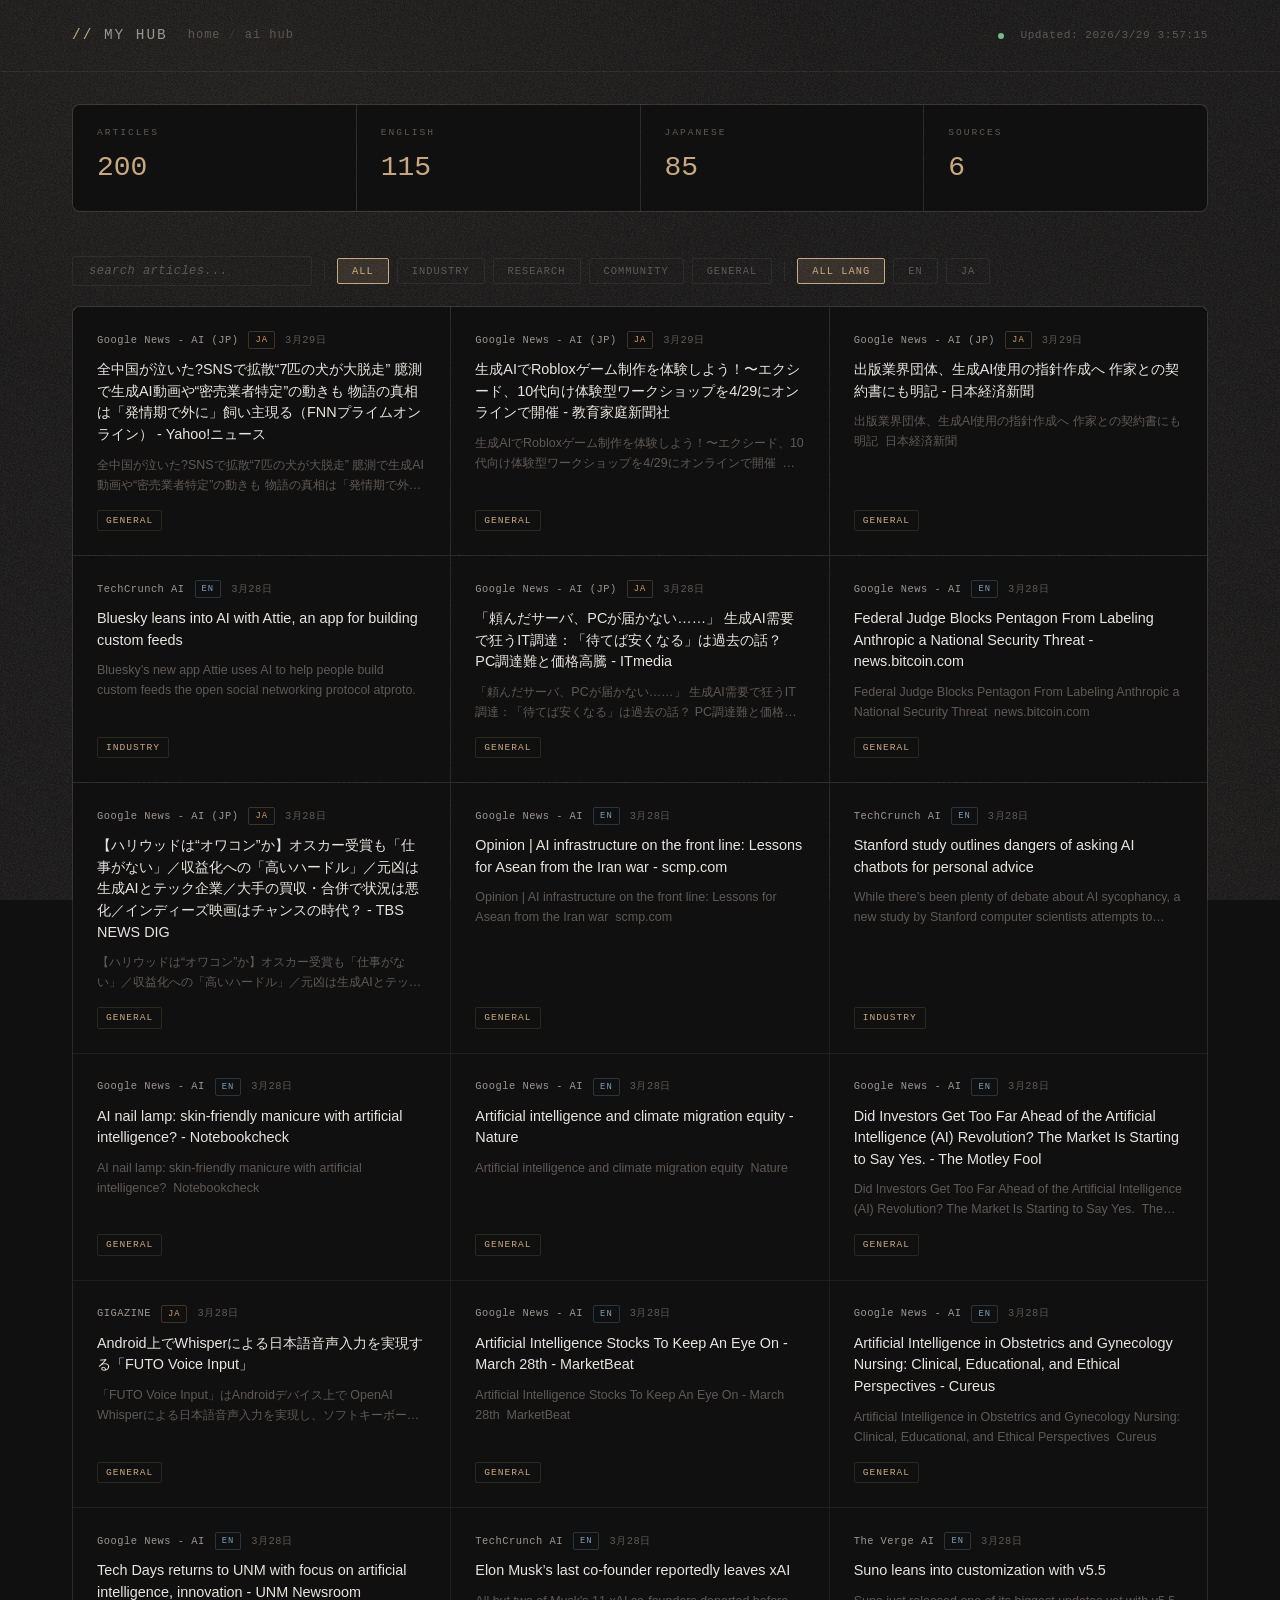
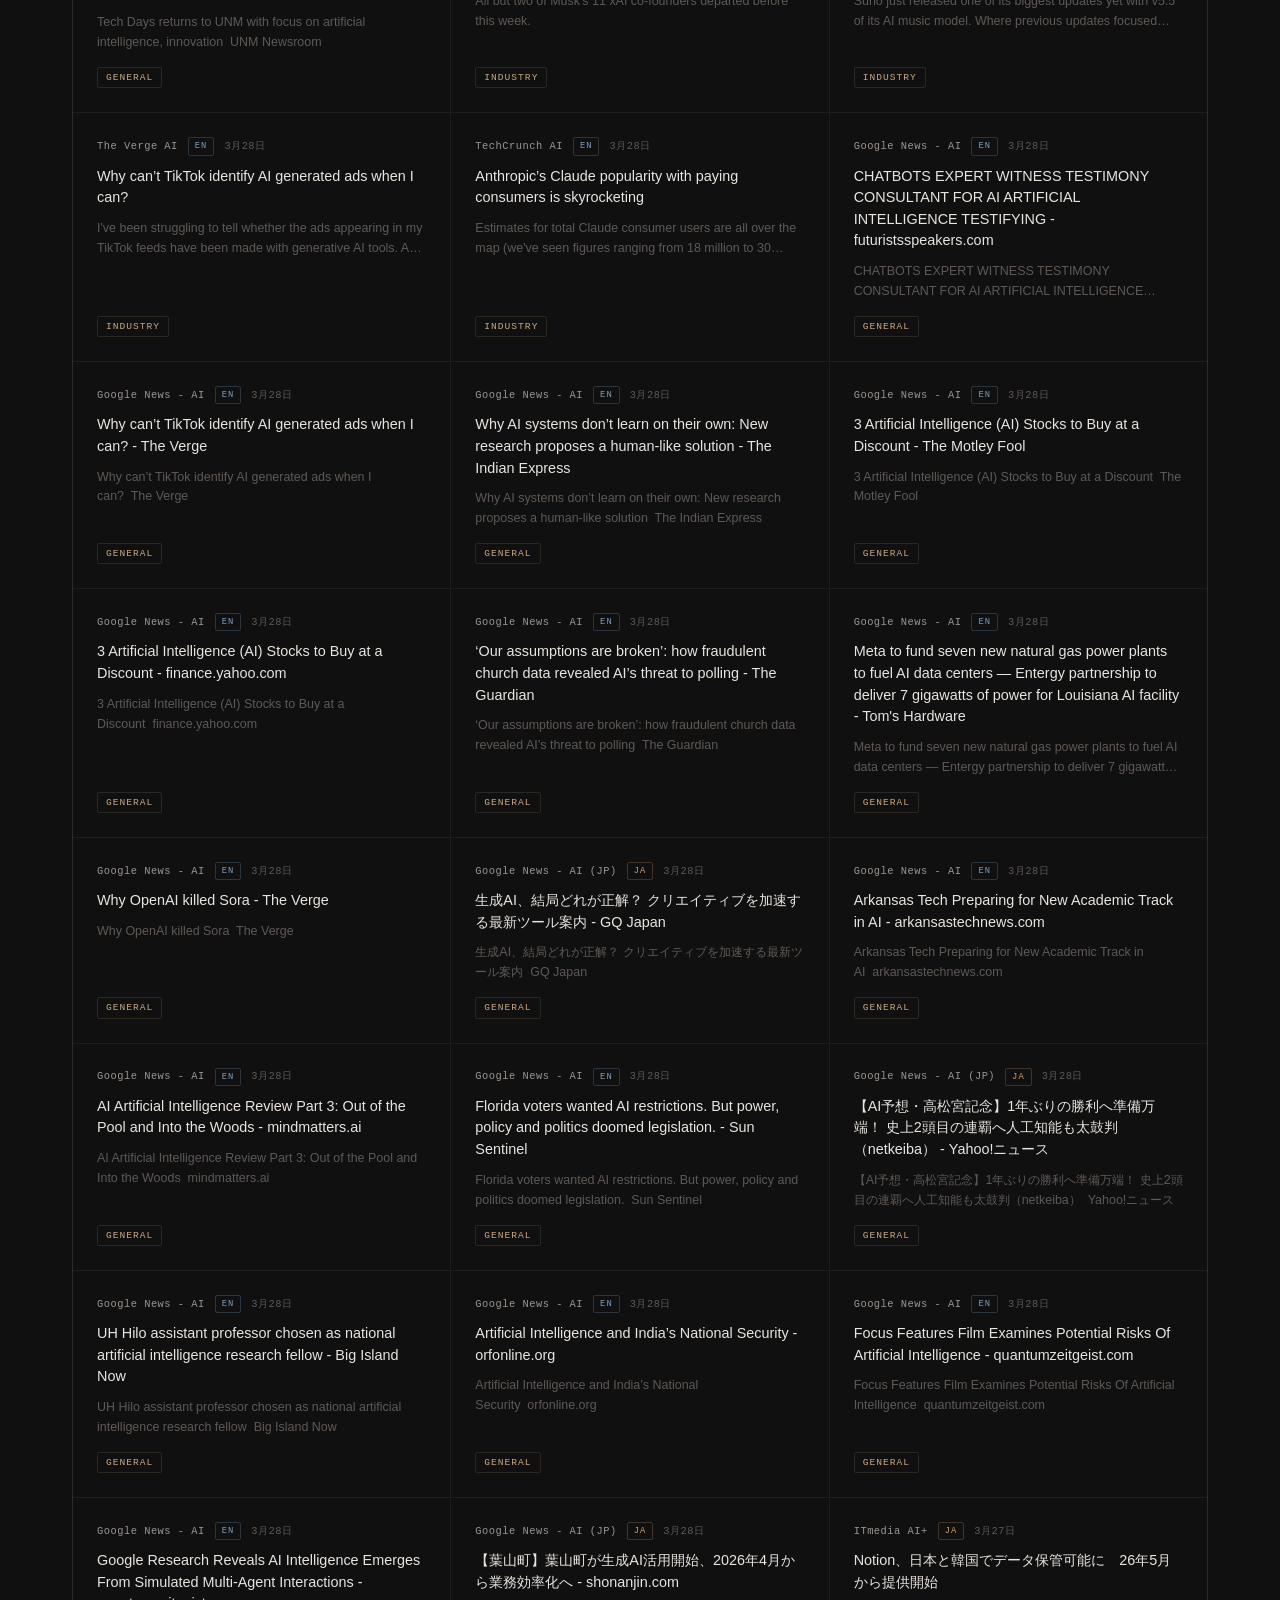
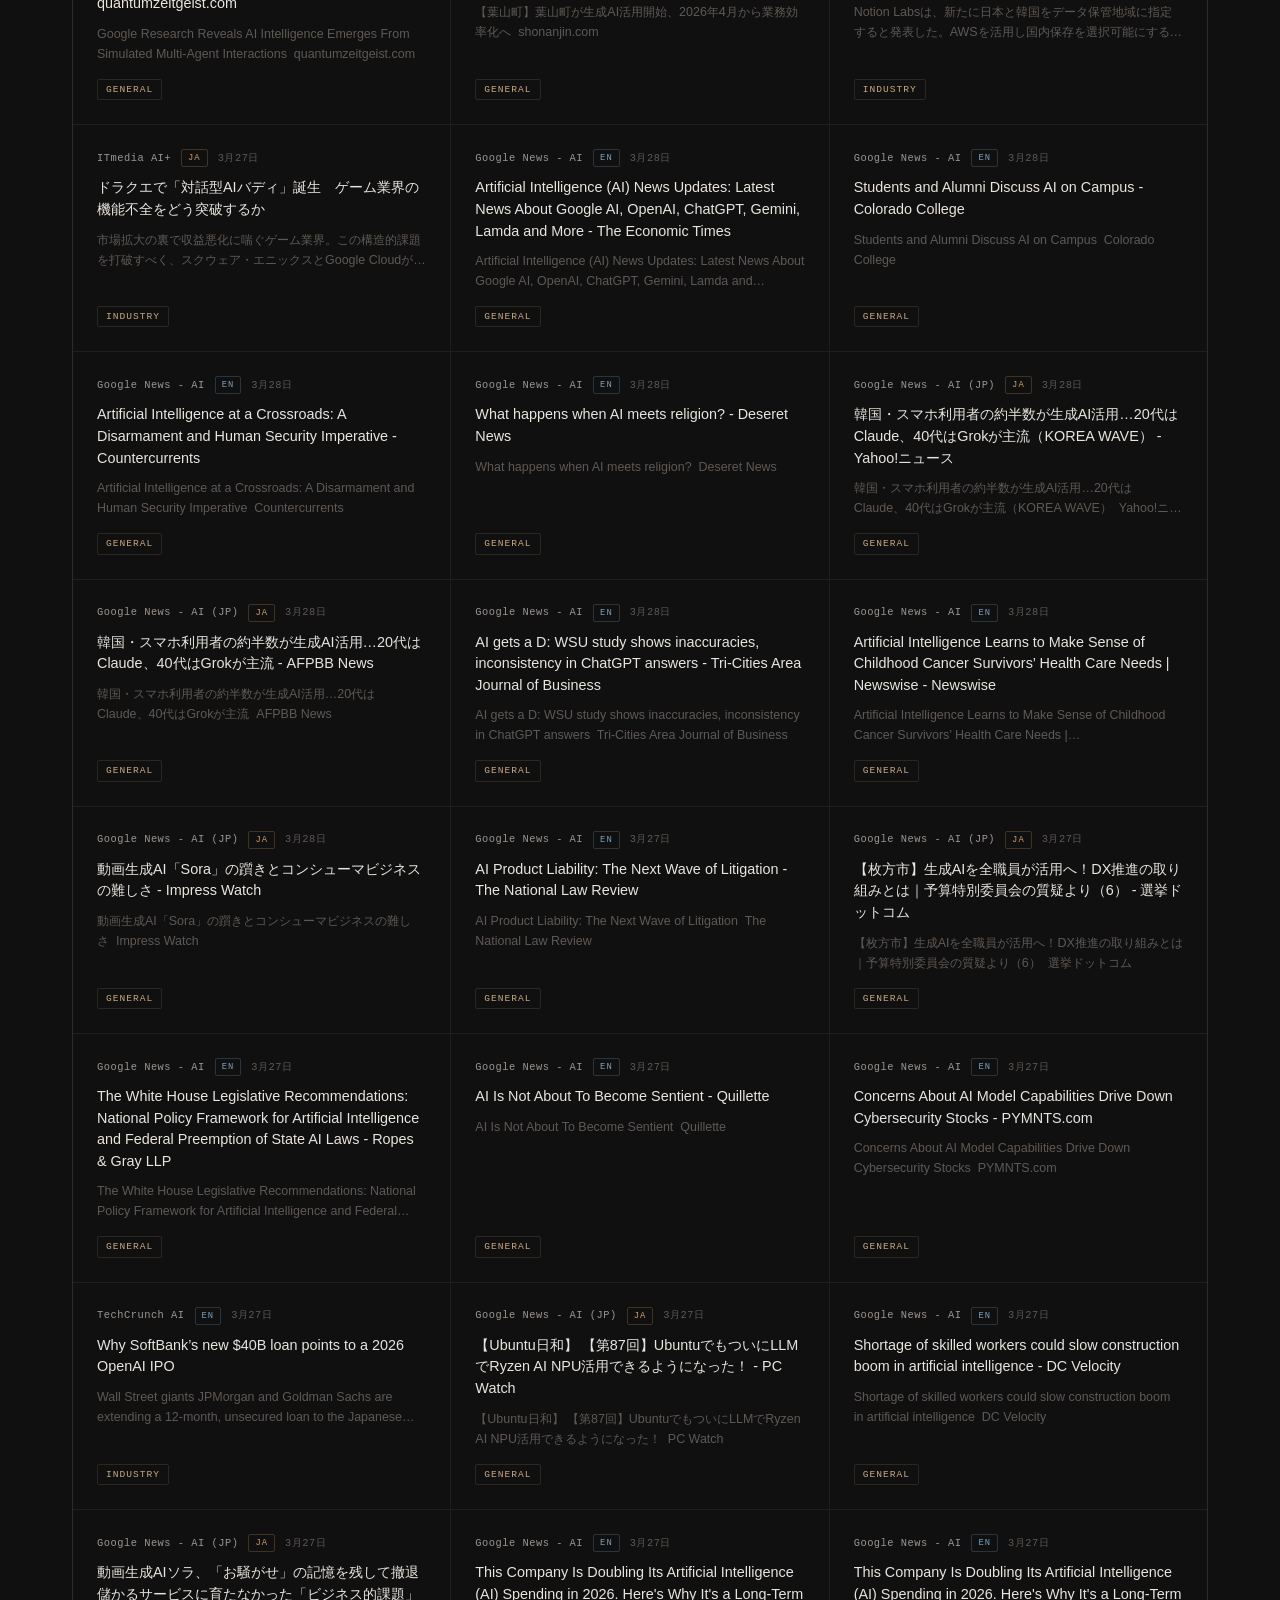
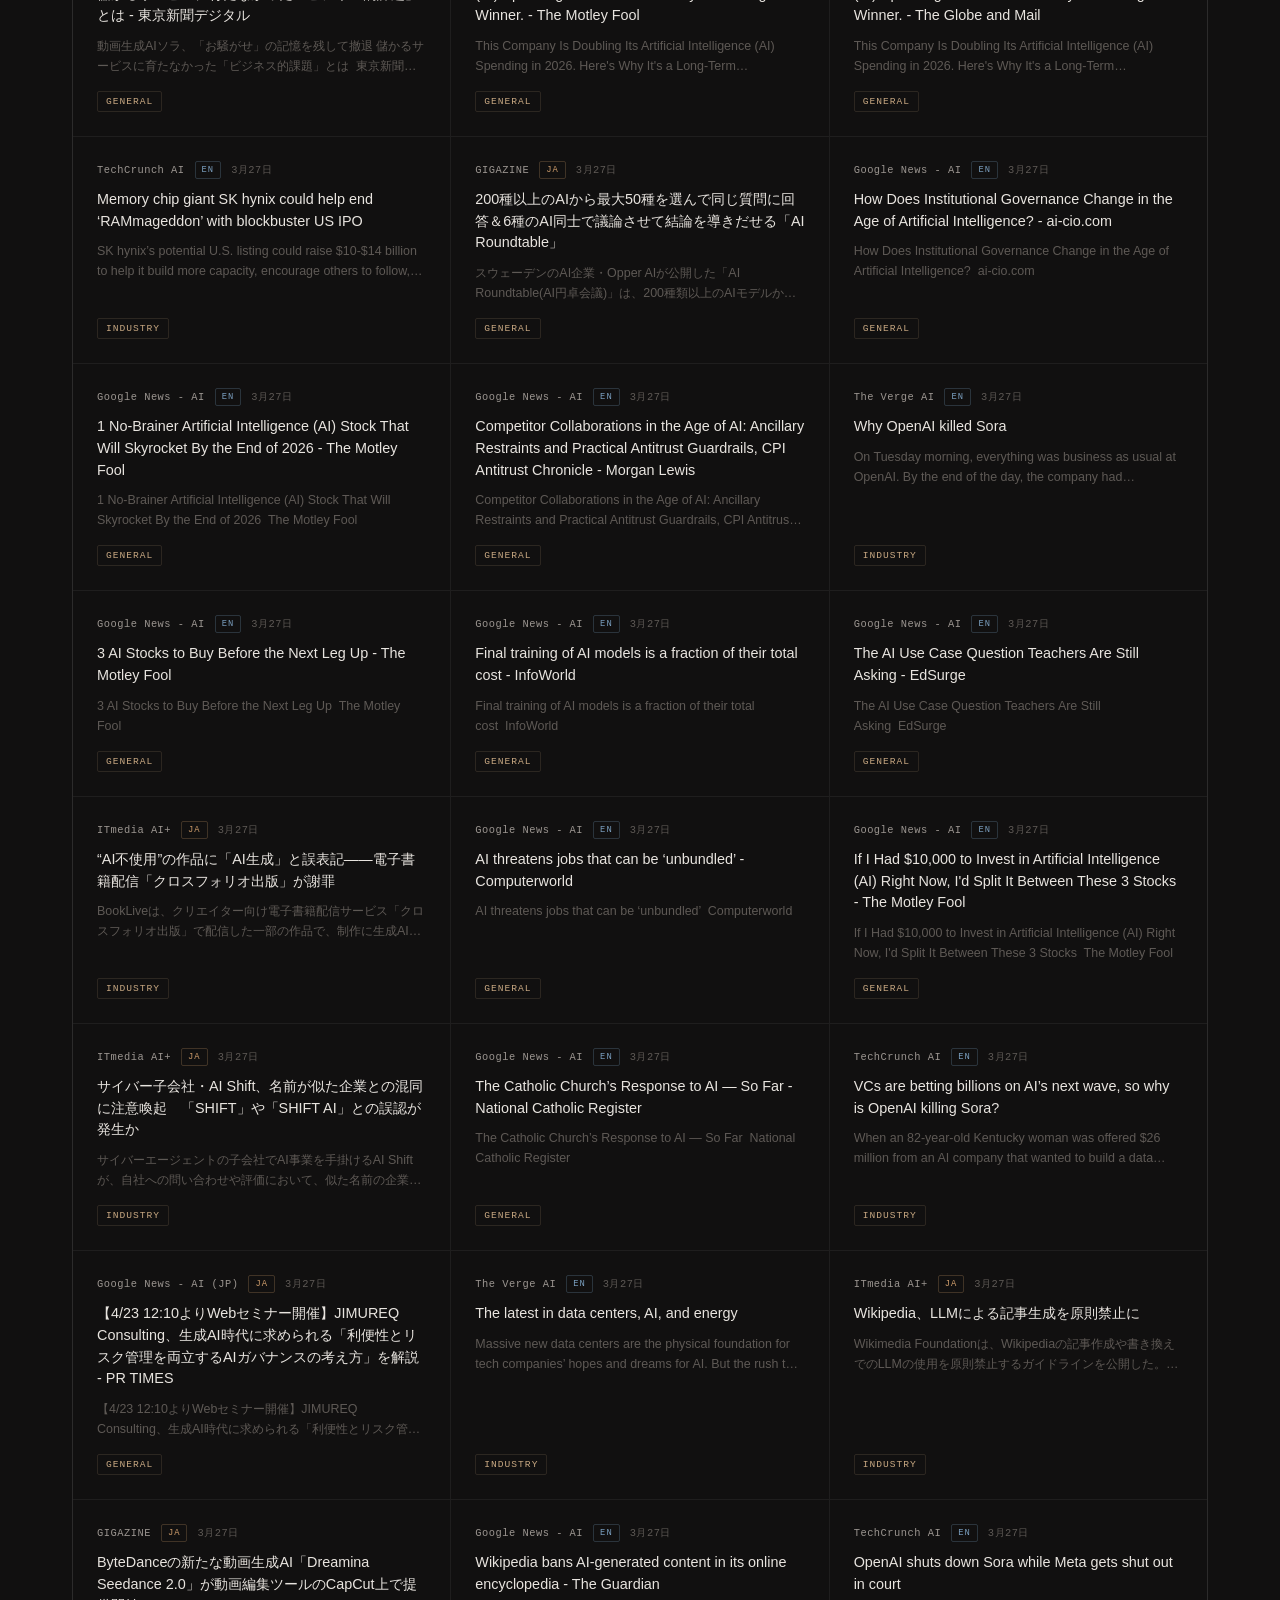
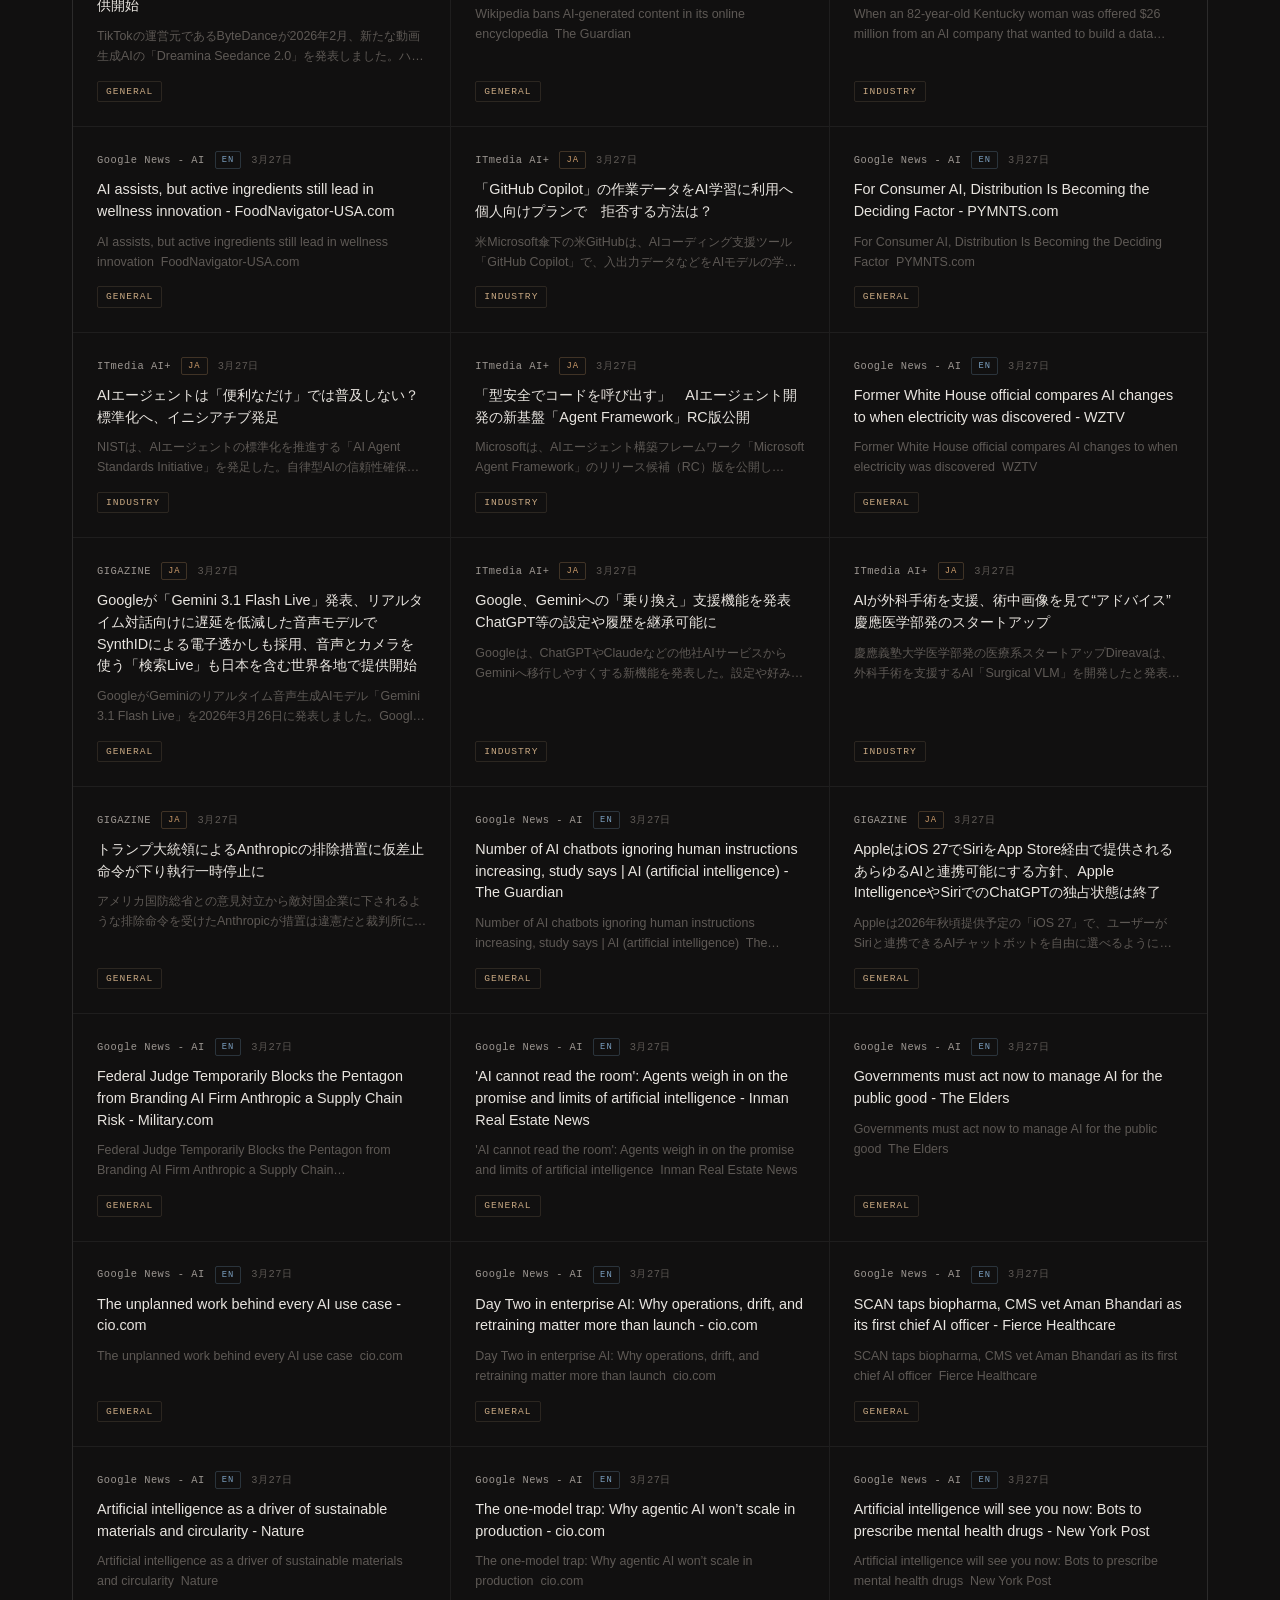
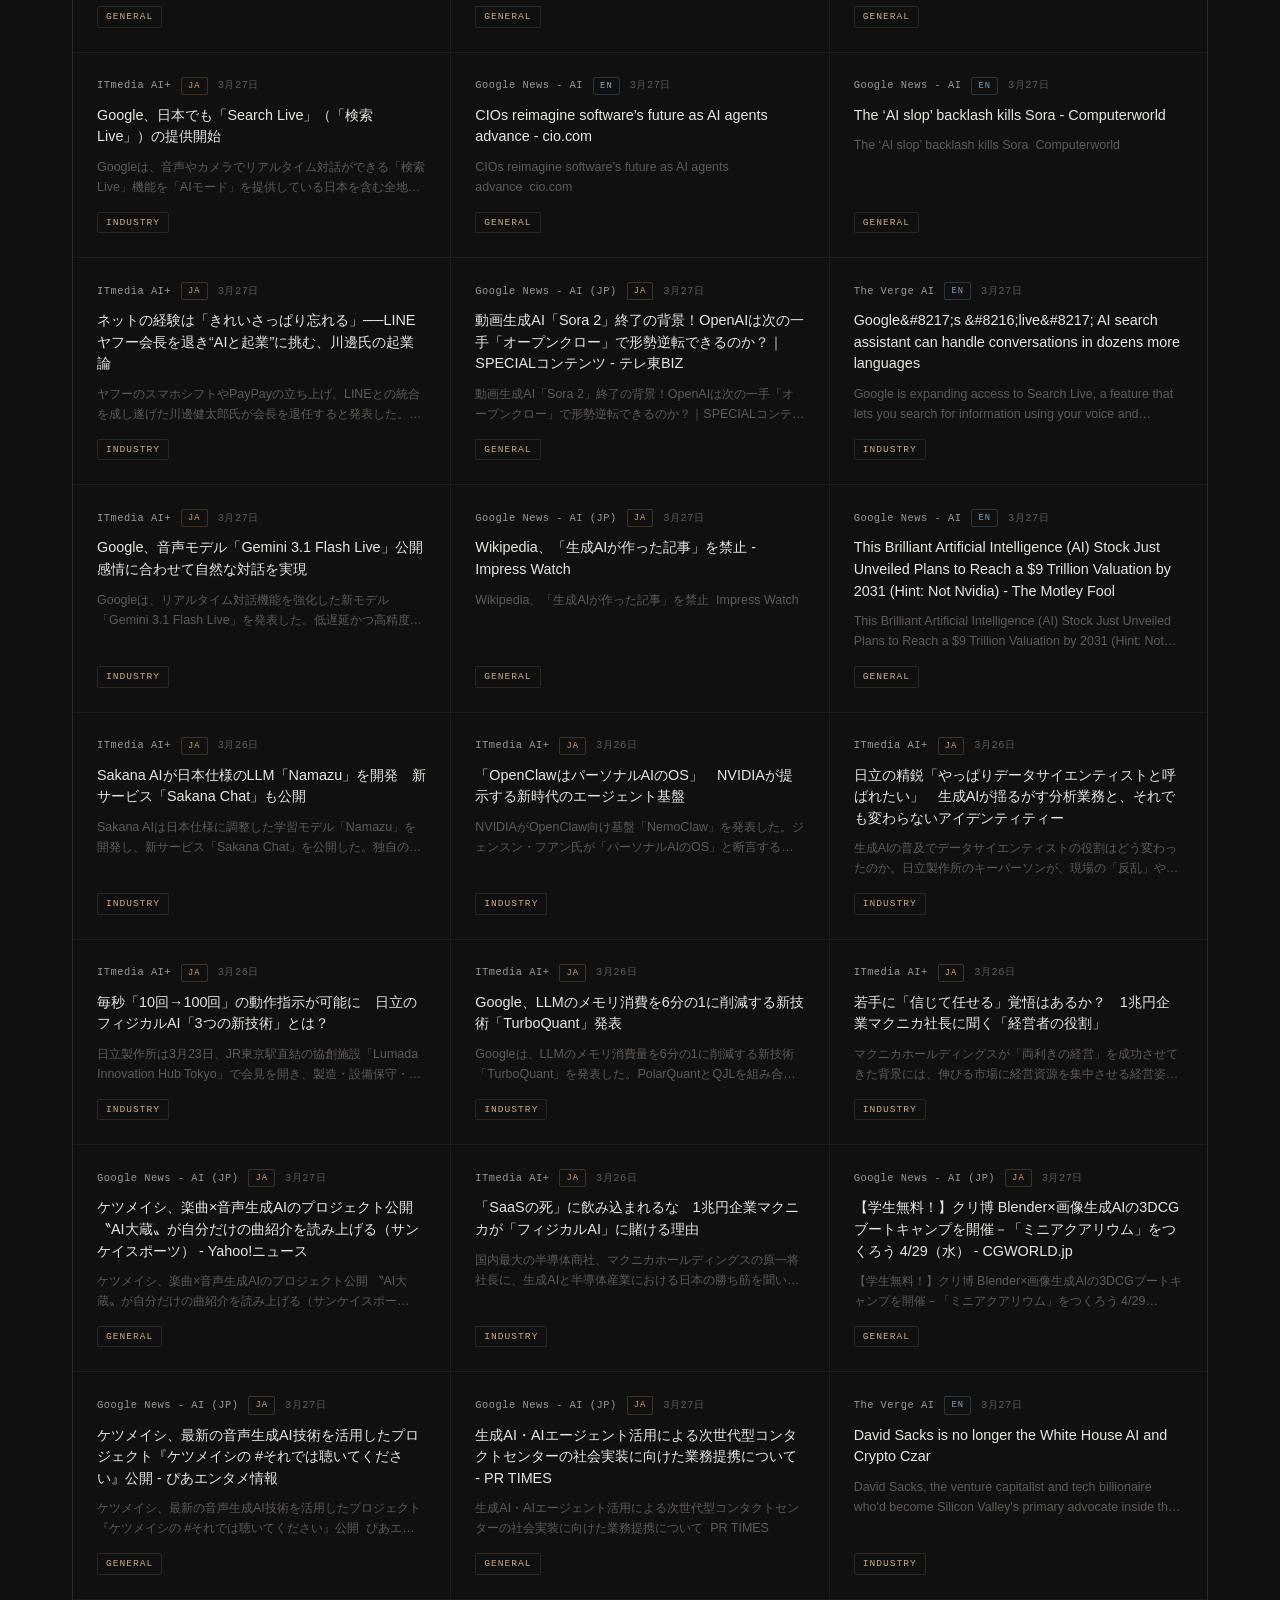
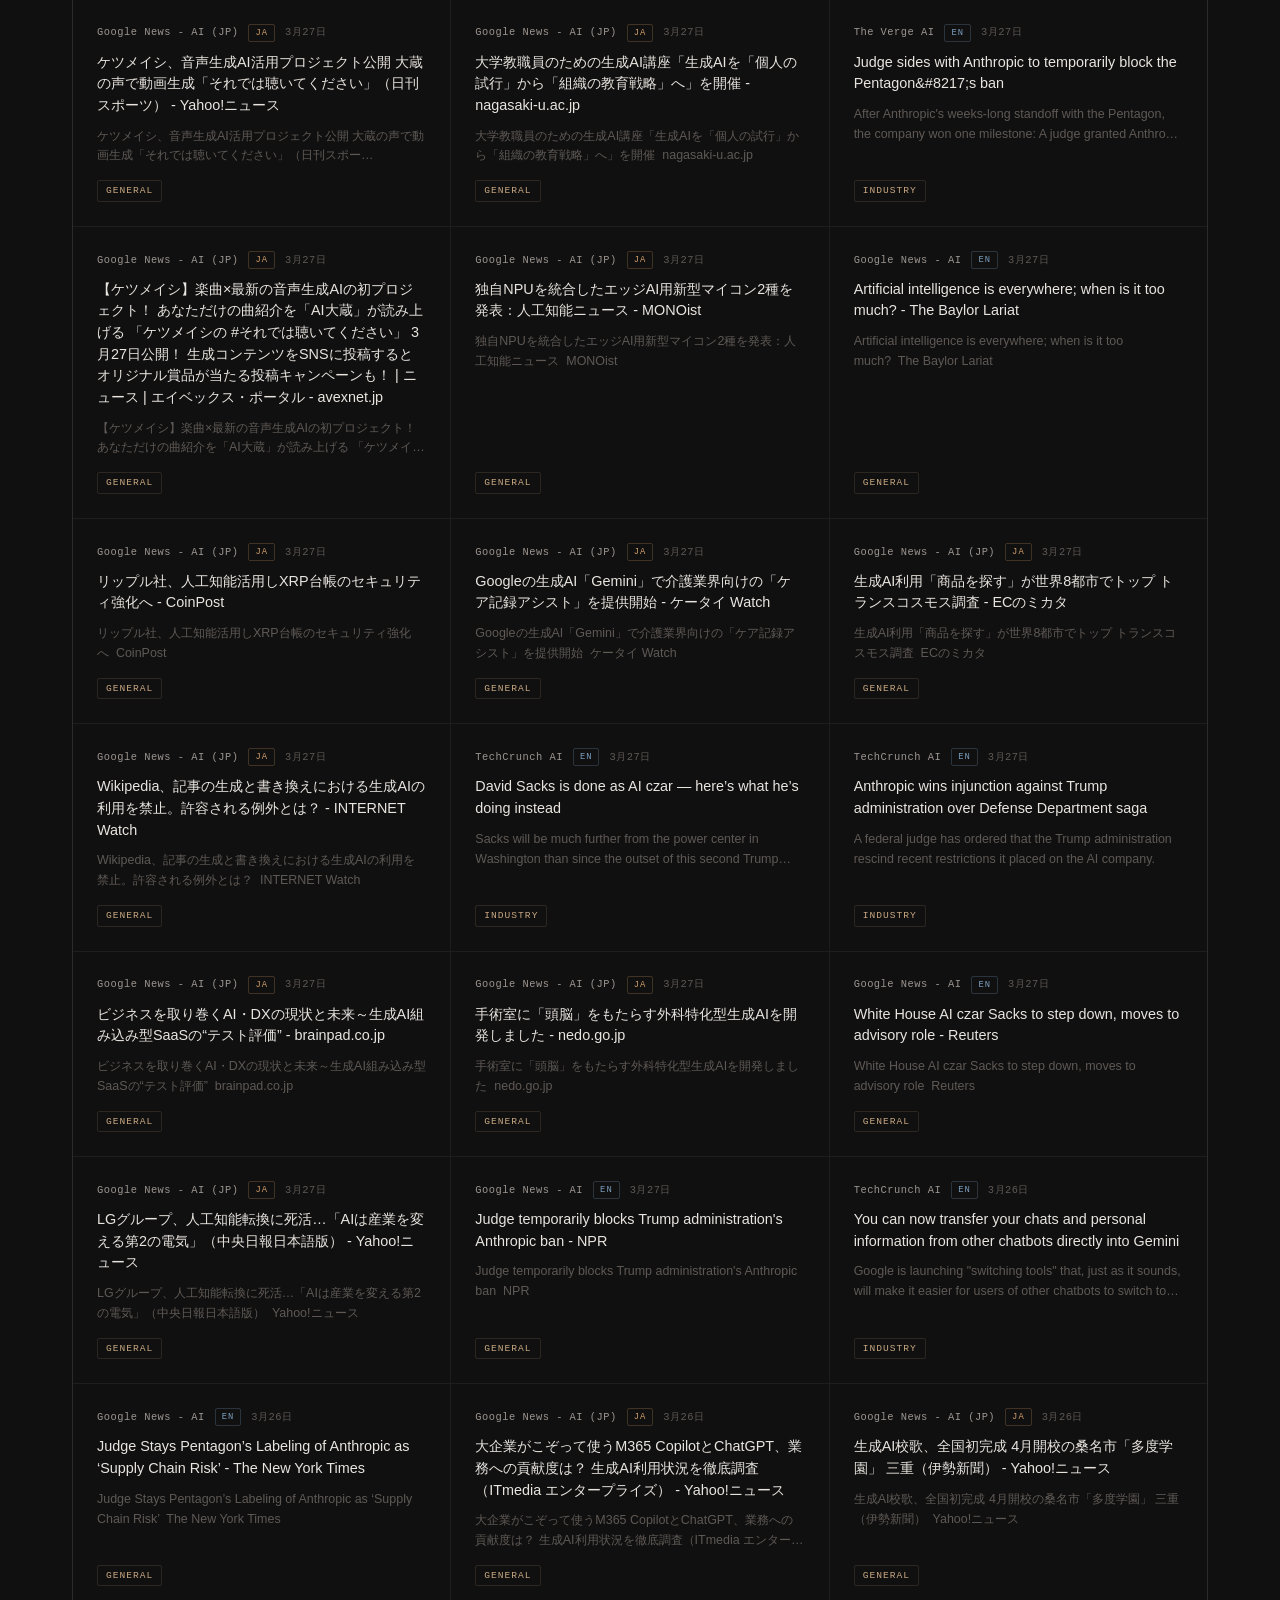
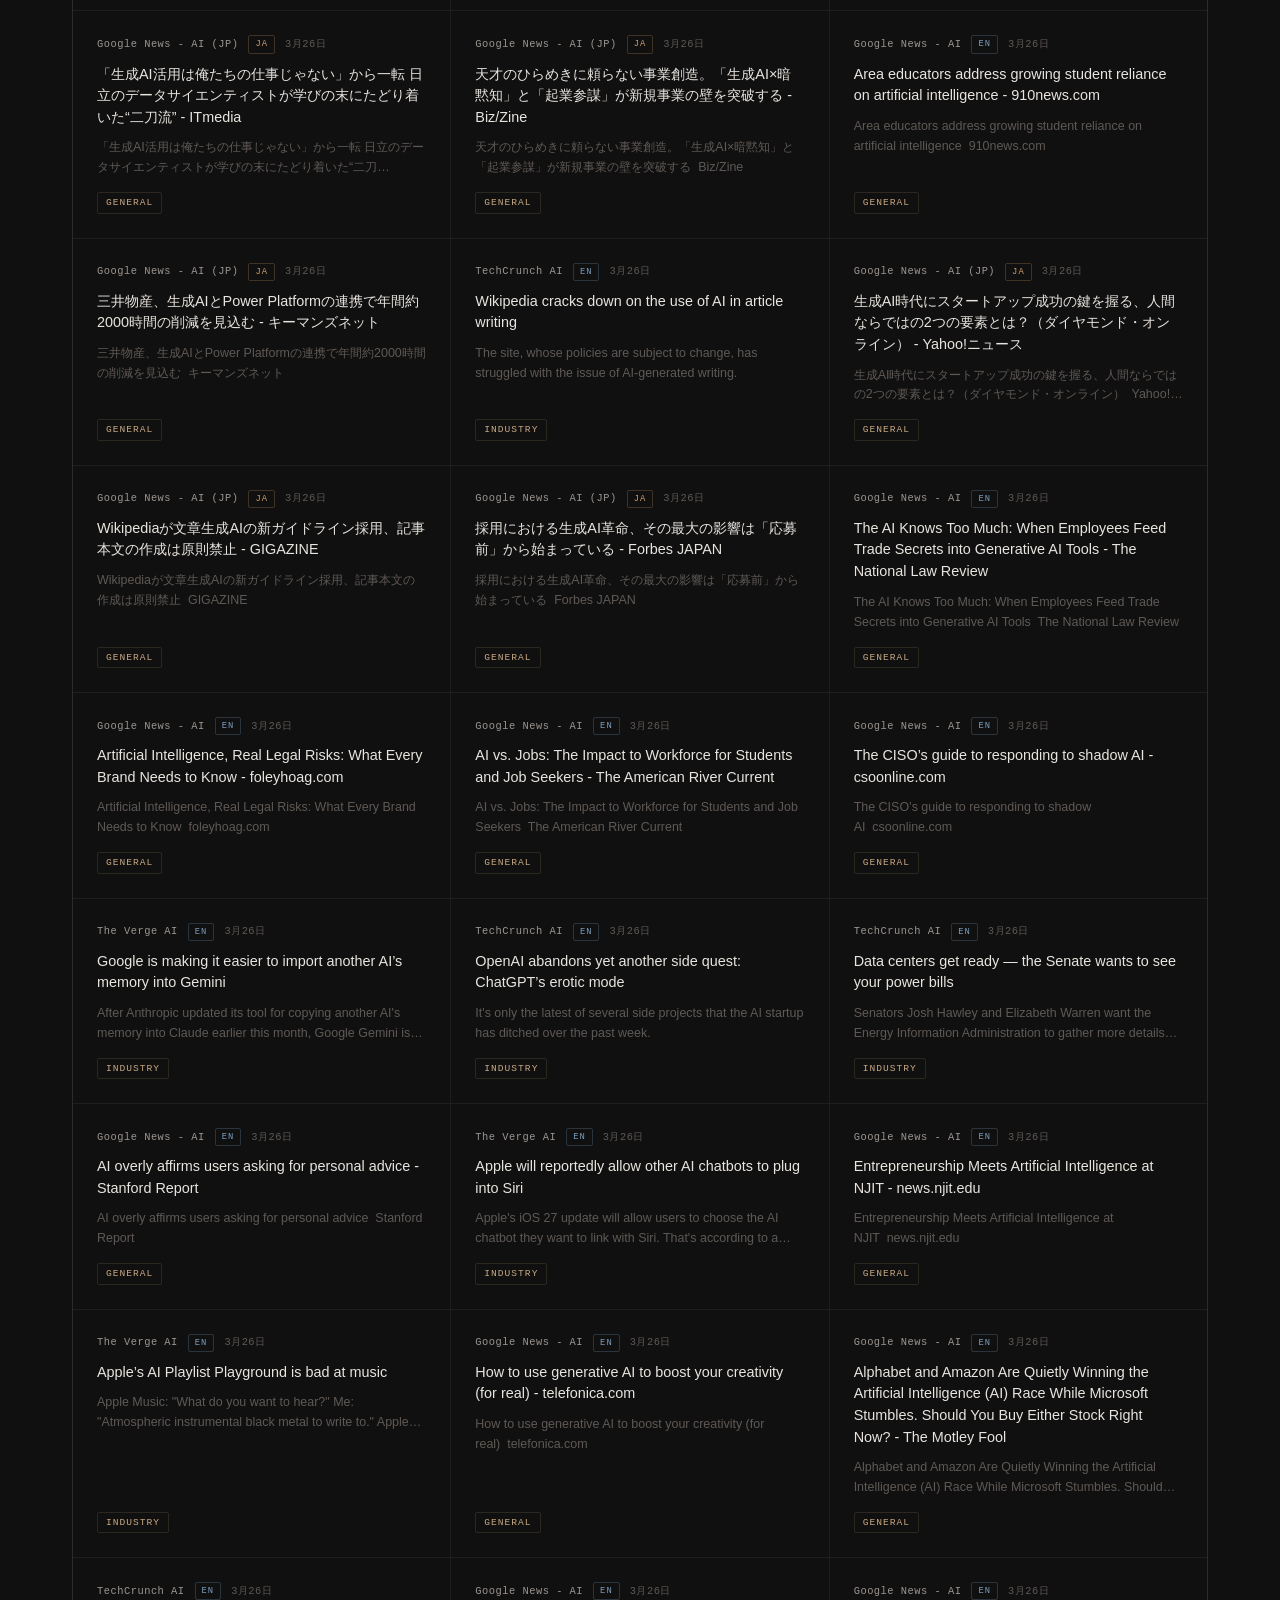
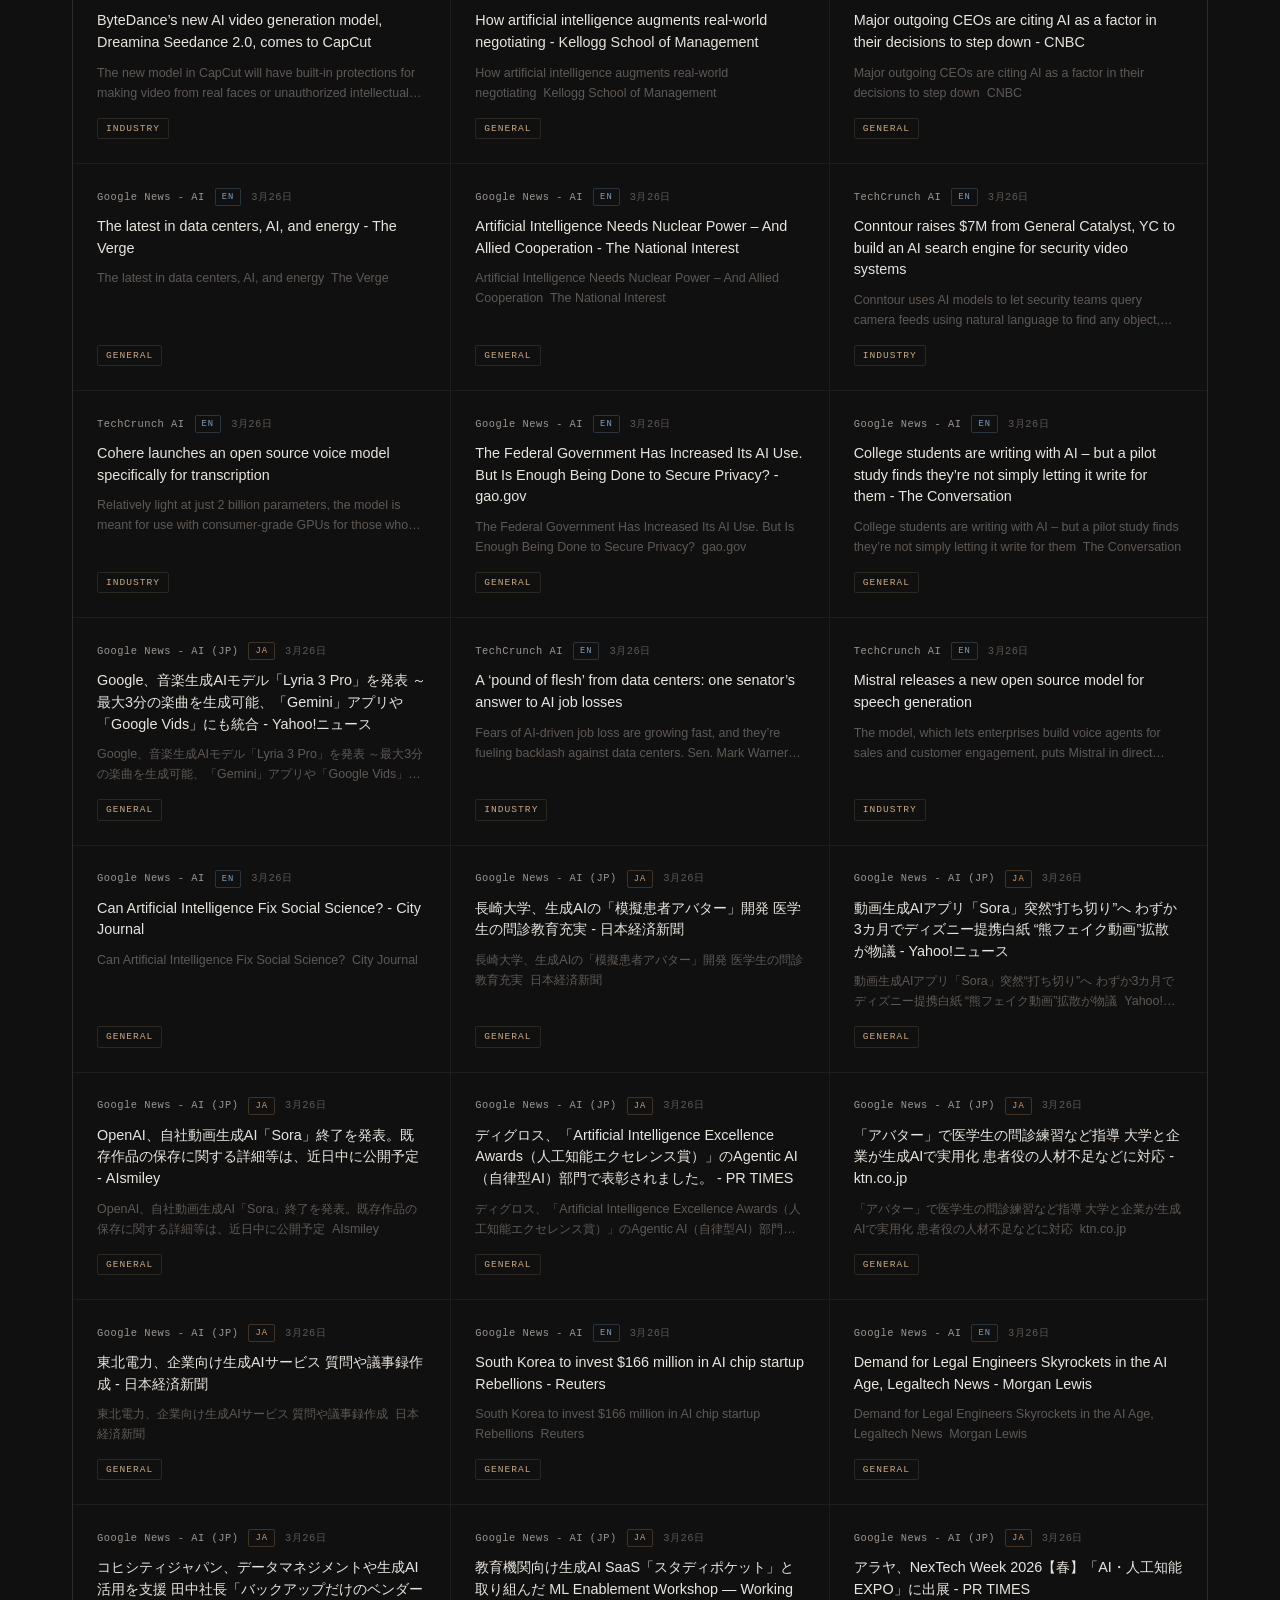
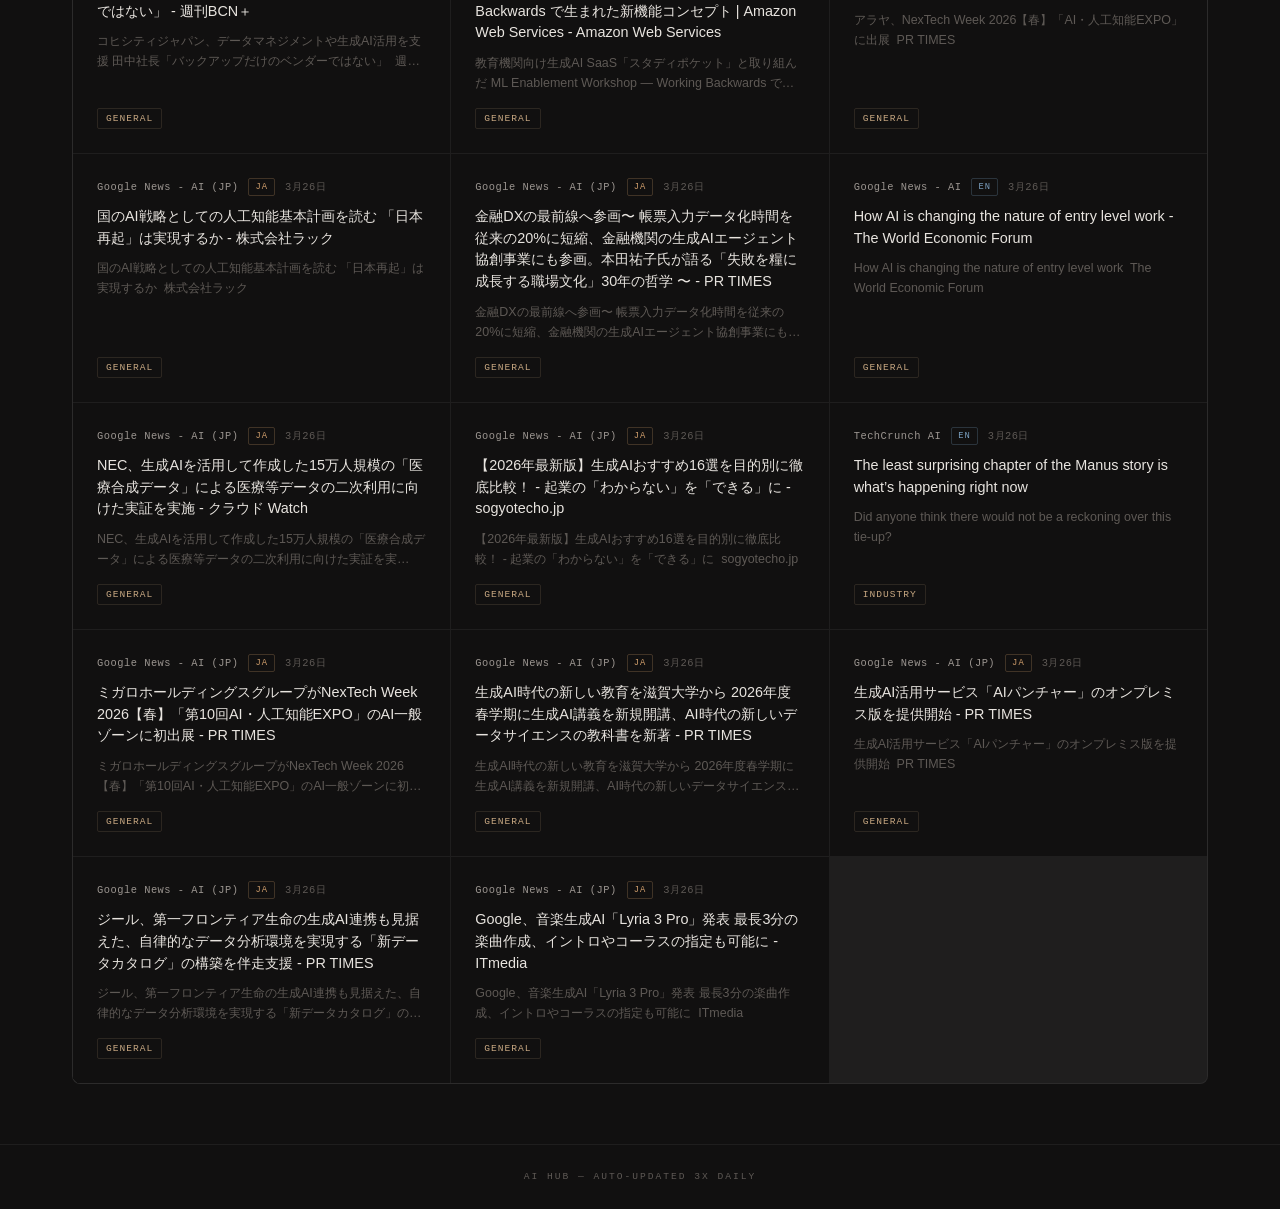
==== commit dbcbb522: "Redesign: grunge background + dust particles + clean minimal layout" ====
--- a/ai/index.html
+++ b/ai/index.html
@@ -3,23 +3,23 @@
 <head>
   <meta charset="UTF-8">
   <meta name="viewport" content="width=device-width, initial-scale=1.0">
-  <title>AI Hub - My Hub</title>
+  <title>AI Hub — My Hub</title>
   <link rel="stylesheet" href="../css/style.css">
 </head>
 <body>
   <header class="header">
     <div class="container">
       <div class="header-left">
-        <div class="logo"><span>//</span> My Hub</div>
+        <div class="logo"><span>//</span> my hub</div>
         <nav class="breadcrumb">
-          <a href="../">Home</a>
+          <a href="../">home</a>
           <span class="sep">/</span>
-          <span>AI Hub</span>
+          <span>ai hub</span>
         </nav>
       </div>
       <div class="header-right">
         <span class="status-dot"></span>
-        <span class="update-time" id="update-time">Loading...</span>
+        <span class="update-time" id="update-time">loading...</span>
       </div>
     </div>
   </header>
@@ -28,57 +28,56 @@
     <!-- Stats -->
     <div class="stats-bar">
       <div class="stat-card">
-        <div class="stat-label">Total Articles</div>
-        <div class="stat-value" id="stat-total">-</div>
+        <div class="stat-label">Articles</div>
+        <div class="stat-value" id="stat-total">—</div>
       </div>
       <div class="stat-card">
         <div class="stat-label">English</div>
-        <div class="stat-value" id="stat-en">-</div>
+        <div class="stat-value" id="stat-en">—</div>
       </div>
       <div class="stat-card">
         <div class="stat-label">Japanese</div>
-        <div class="stat-value" id="stat-ja">-</div>
+        <div class="stat-value" id="stat-ja">—</div>
       </div>
       <div class="stat-card">
         <div class="stat-label">Sources</div>
-        <div class="stat-value" id="stat-sources">-</div>
+        <div class="stat-value" id="stat-sources">—</div>
       </div>
     </div>
 
     <!-- Controls -->
     <div class="controls">
-      <input type="text" class="search-box" id="search-box" placeholder="Search articles...">
+      <input type="text" class="search-box" id="search-box" placeholder="search articles...">
 
-      <!-- Category filters -->
-      <button class="filter-btn active" data-category="all">All</button>
-      <button class="filter-btn" data-category="Industry">Industry</button>
-      <button class="filter-btn" data-category="Research">Research</button>
-      <button class="filter-btn" data-category="Community">Community</button>
-      <button class="filter-btn" data-category="General">General</button>
+      <div class="filter-divider"></div>
 
-      <span style="color: var(--text-muted); font-size: 0.75rem;">|</span>
+      <button class="filter-btn active" data-category="all">all</button>
+      <button class="filter-btn" data-category="Industry">industry</button>
+      <button class="filter-btn" data-category="Research">research</button>
+      <button class="filter-btn" data-category="Community">community</button>
+      <button class="filter-btn" data-category="General">general</button>
 
-      <!-- Language filters -->
-      <button class="filter-btn active" data-lang="all">All Lang</button>
-      <button class="filter-btn" data-lang="en">EN</button>
-      <button class="filter-btn" data-lang="ja">JA</button>
+      <div class="filter-divider"></div>
+
+      <button class="filter-btn active" data-lang="all">all lang</button>
+      <button class="filter-btn" data-lang="en">en</button>
+      <button class="filter-btn" data-lang="ja">ja</button>
     </div>
 
     <!-- News Grid -->
     <div class="news-grid" id="news-grid">
       <div class="loading" style="grid-column: 1 / -1;">
         <div class="loading-spinner"></div>
-        <p>Loading AI news...</p>
+        <p>loading ai news...</p>
       </div>
     </div>
   </main>
 
   <footer class="footer">
-    <div class="container">
-      AI Hub &mdash; Auto-updated 3x daily via GitHub Actions
-    </div>
+    <div class="container">ai hub &mdash; auto-updated 3x daily</div>
   </footer>
 
+  <script src="../js/dust.js"></script>
   <script src="../js/ai-hub.js"></script>
 </body>
 </html>
--- a/css/style.css
+++ b/css/style.css
@@ -1,24 +1,25 @@
 /* === Base Reset & Variables === */
 :root {
-  --bg-primary: #0f1117;
-  --bg-secondary: #1a1d27;
-  --bg-card: #22263a;
-  --bg-card-hover: #2a2f45;
-  --text-primary: #e8eaed;
-  --text-secondary: #9aa0b0;
-  --text-muted: #6b7280;
-  --accent: #6366f1;
-  --accent-light: #818cf8;
-  --border: #2d3348;
-  --green: #34d399;
-  --orange: #fb923c;
-  --red: #f87171;
-  --blue: #60a5fa;
-  --purple: #a78bfa;
-  --radius: 12px;
-  --radius-sm: 8px;
-  --shadow: 0 4px 20px rgba(0, 0, 0, 0.3);
-  --transition: 0.2s ease;
+  --bg-primary: #111010;
+  --bg-secondary: #1a1918;
+  --bg-card: rgba(255, 255, 255, 0.03);
+  --bg-card-hover: rgba(255, 255, 255, 0.06);
+  --text-primary: #e8e4df;
+  --text-secondary: #9b9590;
+  --text-muted: #5e5955;
+  --accent: #c8a882;
+  --accent-light: #dfc5a8;
+  --accent-dim: rgba(200, 168, 130, 0.15);
+  --border: rgba(255, 255, 255, 0.06);
+  --border-hover: rgba(200, 168, 130, 0.3);
+  --green: #7db88a;
+  --orange: #cc9b6a;
+  --blue: #7a9fbf;
+  --radius: 8px;
+  --radius-sm: 6px;
+  --transition: 0.3s ease;
+  --font-mono: 'SF Mono', 'Fira Code', 'JetBrains Mono', monospace;
+  --font-sans: -apple-system, BlinkMacSystemFont, 'Segoe UI', 'Noto Sans JP', sans-serif;
 }
 
 * {
@@ -28,39 +29,73 @@
 }
 
 body {
-  font-family: -apple-system, BlinkMacSystemFont, 'Segoe UI', 'Noto Sans JP', sans-serif;
+  font-family: var(--font-sans);
   background: var(--bg-primary);
   color: var(--text-primary);
   line-height: 1.6;
   min-height: 100vh;
+  overflow-x: hidden;
+}
+
+/* === Grunge Background === */
+body::before {
+  content: '';
+  position: fixed;
+  inset: 0;
+  z-index: 0;
+  pointer-events: none;
+  background:
+    radial-gradient(ellipse 80% 60% at 20% 10%, rgba(200, 168, 130, 0.04) 0%, transparent 60%),
+    radial-gradient(ellipse 60% 50% at 80% 90%, rgba(120, 100, 80, 0.03) 0%, transparent 60%);
+}
+
+/* Noise grain overlay */
+body::after {
+  content: '';
+  position: fixed;
+  inset: 0;
+  z-index: 1;
+  pointer-events: none;
+  opacity: 0.35;
+  background-image: url("data:image/svg+xml,%3Csvg viewBox='0 0 256 256' xmlns='http://www.w3.org/2000/svg'%3E%3Cfilter id='noise'%3E%3CfeTurbulence type='fractalNoise' baseFrequency='0.9' numOctaves='4' stitchTiles='stitch'/%3E%3C/filter%3E%3Crect width='100%25' height='100%25' filter='url(%23noise)' opacity='0.5'/%3E%3C/svg%3E");
+  background-size: 200px 200px;
+}
+
+/* Dust particle canvas */
+#dust-canvas {
+  position: fixed;
+  inset: 0;
+  z-index: 2;
+  pointer-events: none;
+}
+
+/* Content above overlays */
+.header, main, .footer {
+  position: relative;
+  z-index: 10;
 }
 
 a {
-  color: var(--accent-light);
+  color: var(--accent);
   text-decoration: none;
   transition: color var(--transition);
 }
 
 a:hover {
-  color: var(--accent);
+  color: var(--accent-light);
 }
 
 /* === Layout === */
 .container {
-  max-width: 1400px;
+  max-width: 1200px;
   margin: 0 auto;
-  padding: 0 24px;
+  padding: 0 32px;
 }
 
 /* === Header === */
 .header {
-  padding: 20px 0;
+  padding: 24px 0;
   border-bottom: 1px solid var(--border);
-  position: sticky;
-  top: 0;
-  background: var(--bg-primary);
-  z-index: 100;
-  backdrop-filter: blur(12px);
 }
 
 .header .container {
@@ -72,38 +107,43 @@
 .header-left {
   display: flex;
   align-items: center;
-  gap: 16px;
+  gap: 20px;
 }
 
 .logo {
-  font-size: 1.5rem;
-  font-weight: 700;
-  color: var(--text-primary);
-  letter-spacing: -0.5px;
+  font-family: var(--font-mono);
+  font-size: 0.9rem;
+  font-weight: 400;
+  color: var(--text-secondary);
+  letter-spacing: 2px;
+  text-transform: uppercase;
 }
 
 .logo span {
-  color: var(--accent-light);
+  color: var(--accent);
 }
 
 .breadcrumb {
   display: flex;
   align-items: center;
   gap: 8px;
-  font-size: 0.875rem;
-  color: var(--text-secondary);
+  font-family: var(--font-mono);
+  font-size: 0.75rem;
+  color: var(--text-muted);
+  letter-spacing: 1px;
 }
 
 .breadcrumb a {
-  color: var(--text-secondary);
+  color: var(--text-muted);
 }
 
 .breadcrumb a:hover {
-  color: var(--text-primary);
+  color: var(--accent);
 }
 
 .breadcrumb .sep {
   color: var(--text-muted);
+  opacity: 0.4;
 }
 
 .header-right {
@@ -113,39 +153,64 @@
 }
 
 .update-time {
-  font-size: 0.75rem;
-  color: var(--text-muted);
+  font-family: var(--font-mono);
+  font-size: 0.7rem;
+  color: var(--text-muted);
+  letter-spacing: 0.5px;
 }
 
 .status-dot {
-  width: 8px;
-  height: 8px;
+  width: 6px;
+  height: 6px;
   border-radius: 50%;
   background: var(--green);
   display: inline-block;
   margin-right: 4px;
-  animation: pulse 2s infinite;
+  animation: pulse 3s ease-in-out infinite;
 }
 
 @keyframes pulse {
   0%, 100% { opacity: 1; }
-  50% { opacity: 0.5; }
-}
-
-/* === Hub Home Grid === */
+  50% { opacity: 0.3; }
+}
+
+/* === Hub Home === */
+.hero {
+  padding: 80px 0 40px;
+  text-align: center;
+}
+
+.hero-title {
+  font-family: var(--font-mono);
+  font-size: 0.75rem;
+  letter-spacing: 6px;
+  text-transform: uppercase;
+  color: var(--text-muted);
+  margin-bottom: 16px;
+}
+
+.hero-tagline {
+  font-size: 1.5rem;
+  font-weight: 300;
+  color: var(--text-secondary);
+  letter-spacing: -0.3px;
+}
+
 .hub-grid {
   display: grid;
-  grid-template-columns: repeat(auto-fill, minmax(320px, 1fr));
-  gap: 24px;
-  padding: 40px 0;
+  grid-template-columns: repeat(auto-fill, minmax(280px, 1fr));
+  gap: 1px;
+  padding: 0 0 80px;
+  background: var(--border);
+  border: 1px solid var(--border);
+  border-radius: var(--radius);
+  overflow: hidden;
 }
 
 .hub-card {
-  background: var(--bg-card);
-  border: 1px solid var(--border);
-  border-radius: var(--radius);
-  padding: 32px;
-  transition: all var(--transition);
+  background: var(--bg-primary);
+  padding: 40px 32px;
+  transition: all 0.4s ease;
   cursor: pointer;
   display: block;
   text-decoration: none;
@@ -154,123 +219,157 @@
 
 .hub-card:hover {
   background: var(--bg-card-hover);
-  border-color: var(--accent);
-  transform: translateY(-2px);
-  box-shadow: var(--shadow);
   color: inherit;
 }
 
+.hub-card:hover .hub-card-title {
+  color: var(--accent);
+}
+
 .hub-card-icon {
-  font-size: 2.5rem;
-  margin-bottom: 16px;
-}
-
-.hub-card h2 {
-  font-size: 1.25rem;
-  margin-bottom: 8px;
+  font-size: 1.5rem;
+  margin-bottom: 20px;
+  opacity: 0.7;
+}
+
+.hub-card-title {
+  font-family: var(--font-mono);
+  font-size: 0.85rem;
+  letter-spacing: 1.5px;
+  text-transform: uppercase;
+  margin-bottom: 10px;
+  transition: color var(--transition);
 }
 
 .hub-card p {
-  color: var(--text-secondary);
-  font-size: 0.875rem;
+  color: var(--text-muted);
+  font-size: 0.8rem;
+  line-height: 1.7;
 }
 
 .hub-card-status {
-  margin-top: 16px;
-  display: flex;
-  align-items: center;
-  gap: 8px;
-  font-size: 0.75rem;
-  color: var(--text-muted);
+  margin-top: 20px;
+  display: flex;
+  align-items: center;
+  gap: 10px;
+  font-family: var(--font-mono);
+  font-size: 0.65rem;
+  color: var(--text-muted);
+  letter-spacing: 0.5px;
 }
 
 .hub-card-coming {
-  opacity: 0.5;
+  opacity: 0.35;
   pointer-events: none;
 }
 
 .badge {
   display: inline-block;
-  padding: 2px 8px;
-  border-radius: 99px;
-  font-size: 0.7rem;
-  font-weight: 600;
-  text-transform: uppercase;
-  letter-spacing: 0.5px;
-}
-
-.badge-active { background: rgba(52, 211, 153, 0.15); color: var(--green); }
-.badge-coming { background: rgba(107, 114, 128, 0.15); color: var(--text-muted); }
+  padding: 3px 10px;
+  border-radius: 2px;
+  font-family: var(--font-mono);
+  font-size: 0.6rem;
+  font-weight: 500;
+  text-transform: uppercase;
+  letter-spacing: 1px;
+}
+
+.badge-active {
+  border: 1px solid rgba(125, 184, 138, 0.3);
+  color: var(--green);
+}
+
+.badge-coming {
+  border: 1px solid var(--border);
+  color: var(--text-muted);
+}
 
 /* === Dashboard Stats === */
 .stats-bar {
   display: grid;
-  grid-template-columns: repeat(auto-fit, minmax(150px, 1fr));
-  gap: 16px;
-  padding: 24px 0;
+  grid-template-columns: repeat(4, 1fr);
+  gap: 1px;
+  background: var(--border);
+  border: 1px solid var(--border);
+  border-radius: var(--radius);
+  overflow: hidden;
+  margin: 32px 0 24px;
 }
 
 .stat-card {
-  background: var(--bg-card);
-  border: 1px solid var(--border);
-  border-radius: var(--radius-sm);
-  padding: 16px 20px;
+  background: var(--bg-primary);
+  padding: 20px 24px;
 }
 
 .stat-label {
-  font-size: 0.75rem;
-  color: var(--text-muted);
-  text-transform: uppercase;
-  letter-spacing: 0.5px;
+  font-family: var(--font-mono);
+  font-size: 0.6rem;
+  color: var(--text-muted);
+  text-transform: uppercase;
+  letter-spacing: 2px;
 }
 
 .stat-value {
+  font-family: var(--font-mono);
   font-size: 1.75rem;
-  font-weight: 700;
-  margin-top: 4px;
+  font-weight: 300;
+  color: var(--accent);
+  margin-top: 6px;
 }
 
 /* === Filters & Controls === */
 .controls {
   display: flex;
   align-items: center;
-  gap: 12px;
-  padding: 16px 0;
+  gap: 8px;
+  padding: 20px 0;
   flex-wrap: wrap;
 }
 
 .filter-btn {
-  background: var(--bg-card);
-  border: 1px solid var(--border);
-  border-radius: 99px;
-  padding: 6px 16px;
-  font-size: 0.8rem;
-  color: var(--text-secondary);
+  font-family: var(--font-mono);
+  background: transparent;
+  border: 1px solid var(--border);
+  border-radius: 2px;
+  padding: 6px 14px;
+  font-size: 0.65rem;
+  color: var(--text-muted);
   cursor: pointer;
   transition: all var(--transition);
+  letter-spacing: 1px;
+  text-transform: uppercase;
 }
 
 .filter-btn:hover {
+  border-color: var(--border-hover);
+  color: var(--accent);
+}
+
+.filter-btn.active {
   border-color: var(--accent);
+  color: var(--accent);
+  background: var(--accent-dim);
+}
+
+.filter-divider {
+  width: 1px;
+  height: 20px;
+  background: var(--border);
+  margin: 0 4px;
+}
+
+.search-box {
+  font-family: var(--font-mono);
+  background: transparent;
+  border: 1px solid var(--border);
+  border-radius: 2px;
+  padding: 7px 16px;
   color: var(--text-primary);
-}
-
-.filter-btn.active {
-  background: var(--accent);
-  border-color: var(--accent);
-  color: #fff;
-}
-
-.search-box {
-  background: var(--bg-card);
-  border: 1px solid var(--border);
-  border-radius: var(--radius-sm);
-  padding: 8px 16px;
-  color: var(--text-primary);
-  font-size: 0.875rem;
+  font-size: 0.75rem;
   outline: none;
-  width: 280px;
+  width: 240px;
   transition: border-color var(--transition);
+  letter-spacing: 0.5px;
 }
 
 .search-box:focus {
@@ -279,22 +378,25 @@
 
 .search-box::placeholder {
   color: var(--text-muted);
+  font-style: italic;
 }
 
 /* === News Cards === */
 .news-grid {
   display: grid;
-  grid-template-columns: repeat(auto-fill, minmax(380px, 1fr));
-  gap: 16px;
-  padding: 16px 0 40px;
+  grid-template-columns: repeat(auto-fill, minmax(360px, 1fr));
+  gap: 1px;
+  background: var(--border);
+  border: 1px solid var(--border);
+  border-radius: var(--radius);
+  overflow: hidden;
+  margin-bottom: 60px;
 }
 
 .news-card {
-  background: var(--bg-card);
-  border: 1px solid var(--border);
-  border-radius: var(--radius-sm);
-  padding: 20px;
-  transition: all var(--transition);
+  background: var(--bg-primary);
+  padding: 24px;
+  transition: all 0.4s ease;
   display: flex;
   flex-direction: column;
   gap: 10px;
@@ -302,51 +404,54 @@
 
 .news-card:hover {
   background: var(--bg-card-hover);
-  border-color: var(--accent);
 }
 
 .news-card-header {
   display: flex;
   align-items: center;
-  gap: 8px;
-  font-size: 0.75rem;
-  color: var(--text-muted);
+  gap: 10px;
+  font-family: var(--font-mono);
+  font-size: 0.65rem;
+  color: var(--text-muted);
+  letter-spacing: 0.5px;
 }
 
 .news-source {
-  font-weight: 600;
   color: var(--text-secondary);
 }
 
 .news-lang {
+  font-family: var(--font-mono);
   padding: 1px 6px;
-  border-radius: 4px;
-  font-size: 0.65rem;
-  font-weight: 600;
-  text-transform: uppercase;
-}
-
-.lang-en { background: rgba(96, 165, 250, 0.15); color: var(--blue); }
-.lang-ja { background: rgba(251, 146, 60, 0.15); color: var(--orange); }
+  border-radius: 2px;
+  font-size: 0.55rem;
+  font-weight: 500;
+  text-transform: uppercase;
+  letter-spacing: 1px;
+}
+
+.lang-en { border: 1px solid rgba(122, 159, 191, 0.25); color: var(--blue); }
+.lang-ja { border: 1px solid rgba(204, 155, 106, 0.25); color: var(--orange); }
 
 .news-title {
-  font-size: 1rem;
-  font-weight: 600;
-  line-height: 1.4;
+  font-size: 0.9rem;
+  font-weight: 500;
+  line-height: 1.5;
 }
 
 .news-title a {
   color: var(--text-primary);
+  transition: color var(--transition);
 }
 
 .news-title a:hover {
-  color: var(--accent-light);
+  color: var(--accent);
 }
 
 .news-desc {
-  font-size: 0.825rem;
-  color: var(--text-secondary);
-  line-height: 1.5;
+  font-size: 0.78rem;
+  color: var(--text-muted);
+  line-height: 1.6;
   display: -webkit-box;
   -webkit-line-clamp: 2;
   -webkit-box-orient: vertical;
@@ -357,24 +462,26 @@
   display: flex;
   align-items: center;
   gap: 12px;
-  font-size: 0.75rem;
+  font-family: var(--font-mono);
+  font-size: 0.65rem;
   color: var(--text-muted);
   margin-top: auto;
+  padding-top: 4px;
 }
 
 .news-category {
   padding: 2px 8px;
-  border-radius: 4px;
-  font-size: 0.7rem;
-  font-weight: 600;
-  background: rgba(99, 102, 241, 0.15);
-  color: var(--accent-light);
+  border-radius: 2px;
+  font-size: 0.6rem;
+  letter-spacing: 1px;
+  text-transform: uppercase;
+  border: 1px solid var(--accent-dim);
+  color: var(--accent);
 }
 
 .hn-stats {
-  display: flex;
-  gap: 8px;
-  font-size: 0.75rem;
+  font-family: var(--font-mono);
+  font-size: 0.65rem;
   color: var(--text-muted);
 }
 
@@ -383,16 +490,19 @@
   text-align: center;
   padding: 80px 0;
   color: var(--text-muted);
+  font-family: var(--font-mono);
+  font-size: 0.8rem;
+  letter-spacing: 1px;
 }
 
 .loading-spinner {
-  width: 40px;
-  height: 40px;
-  border: 3px solid var(--border);
+  width: 24px;
+  height: 24px;
+  border: 1px solid var(--border);
   border-top-color: var(--accent);
   border-radius: 50%;
-  animation: spin 0.8s linear infinite;
-  margin: 0 auto 16px;
+  animation: spin 1.2s linear infinite;
+  margin: 0 auto 20px;
 }
 
 @keyframes spin {
@@ -403,24 +513,31 @@
   text-align: center;
   padding: 80px 0;
   color: var(--text-muted);
+  font-family: var(--font-mono);
+  font-size: 0.8rem;
 }
 
 /* === Footer === */
 .footer {
   border-top: 1px solid var(--border);
-  padding: 20px 0;
+  padding: 24px 0;
   text-align: center;
-  font-size: 0.75rem;
-  color: var(--text-muted);
+  font-family: var(--font-mono);
+  font-size: 0.6rem;
+  color: var(--text-muted);
+  letter-spacing: 2px;
+  text-transform: uppercase;
 }
 
 /* === Responsive === */
 @media (max-width: 768px) {
-  .container { padding: 0 16px; }
+  .container { padding: 0 20px; }
   .hub-grid { grid-template-columns: 1fr; }
   .news-grid { grid-template-columns: 1fr; }
   .controls { flex-direction: column; align-items: stretch; }
   .search-box { width: 100%; }
-  .header .container { flex-direction: column; gap: 8px; }
+  .header .container { flex-direction: column; gap: 12px; }
   .stats-bar { grid-template-columns: repeat(2, 1fr); }
-}
+  .hero { padding: 48px 0 24px; }
+  .hero-tagline { font-size: 1.2rem; }
+}
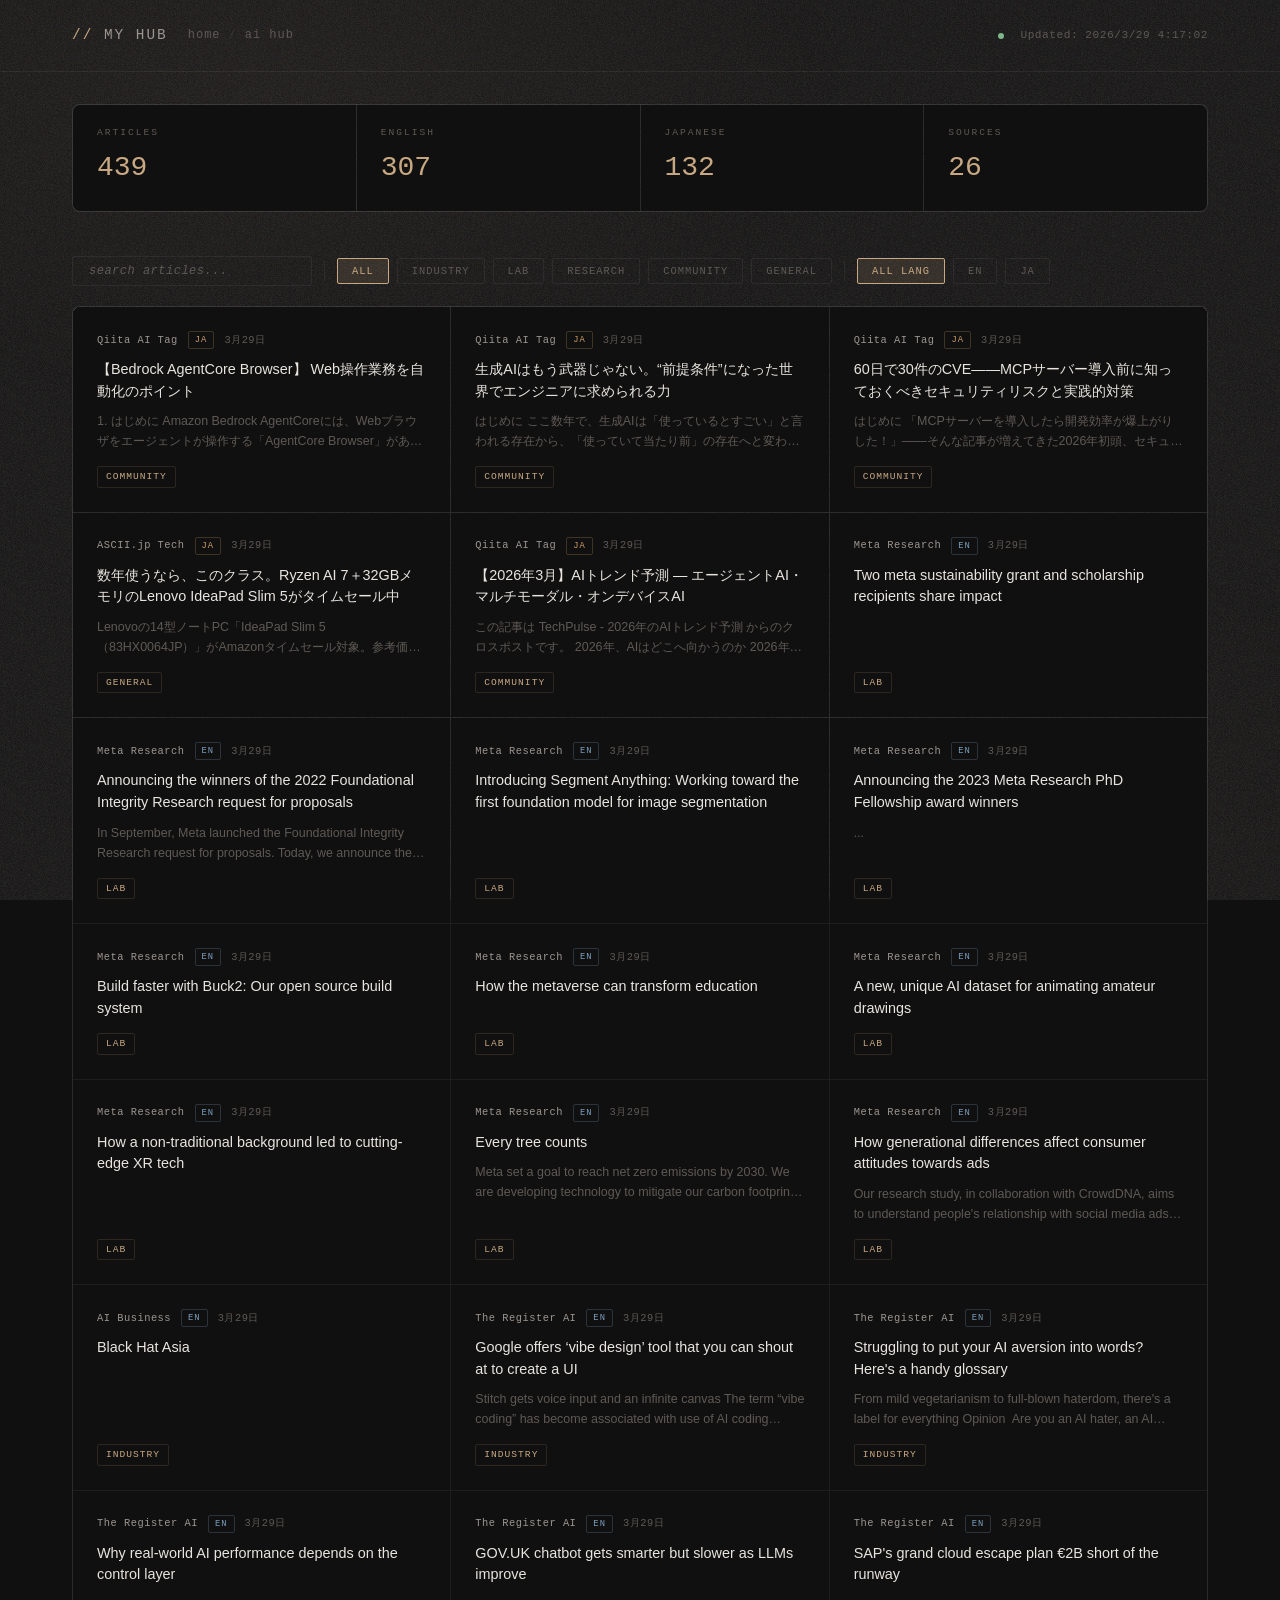
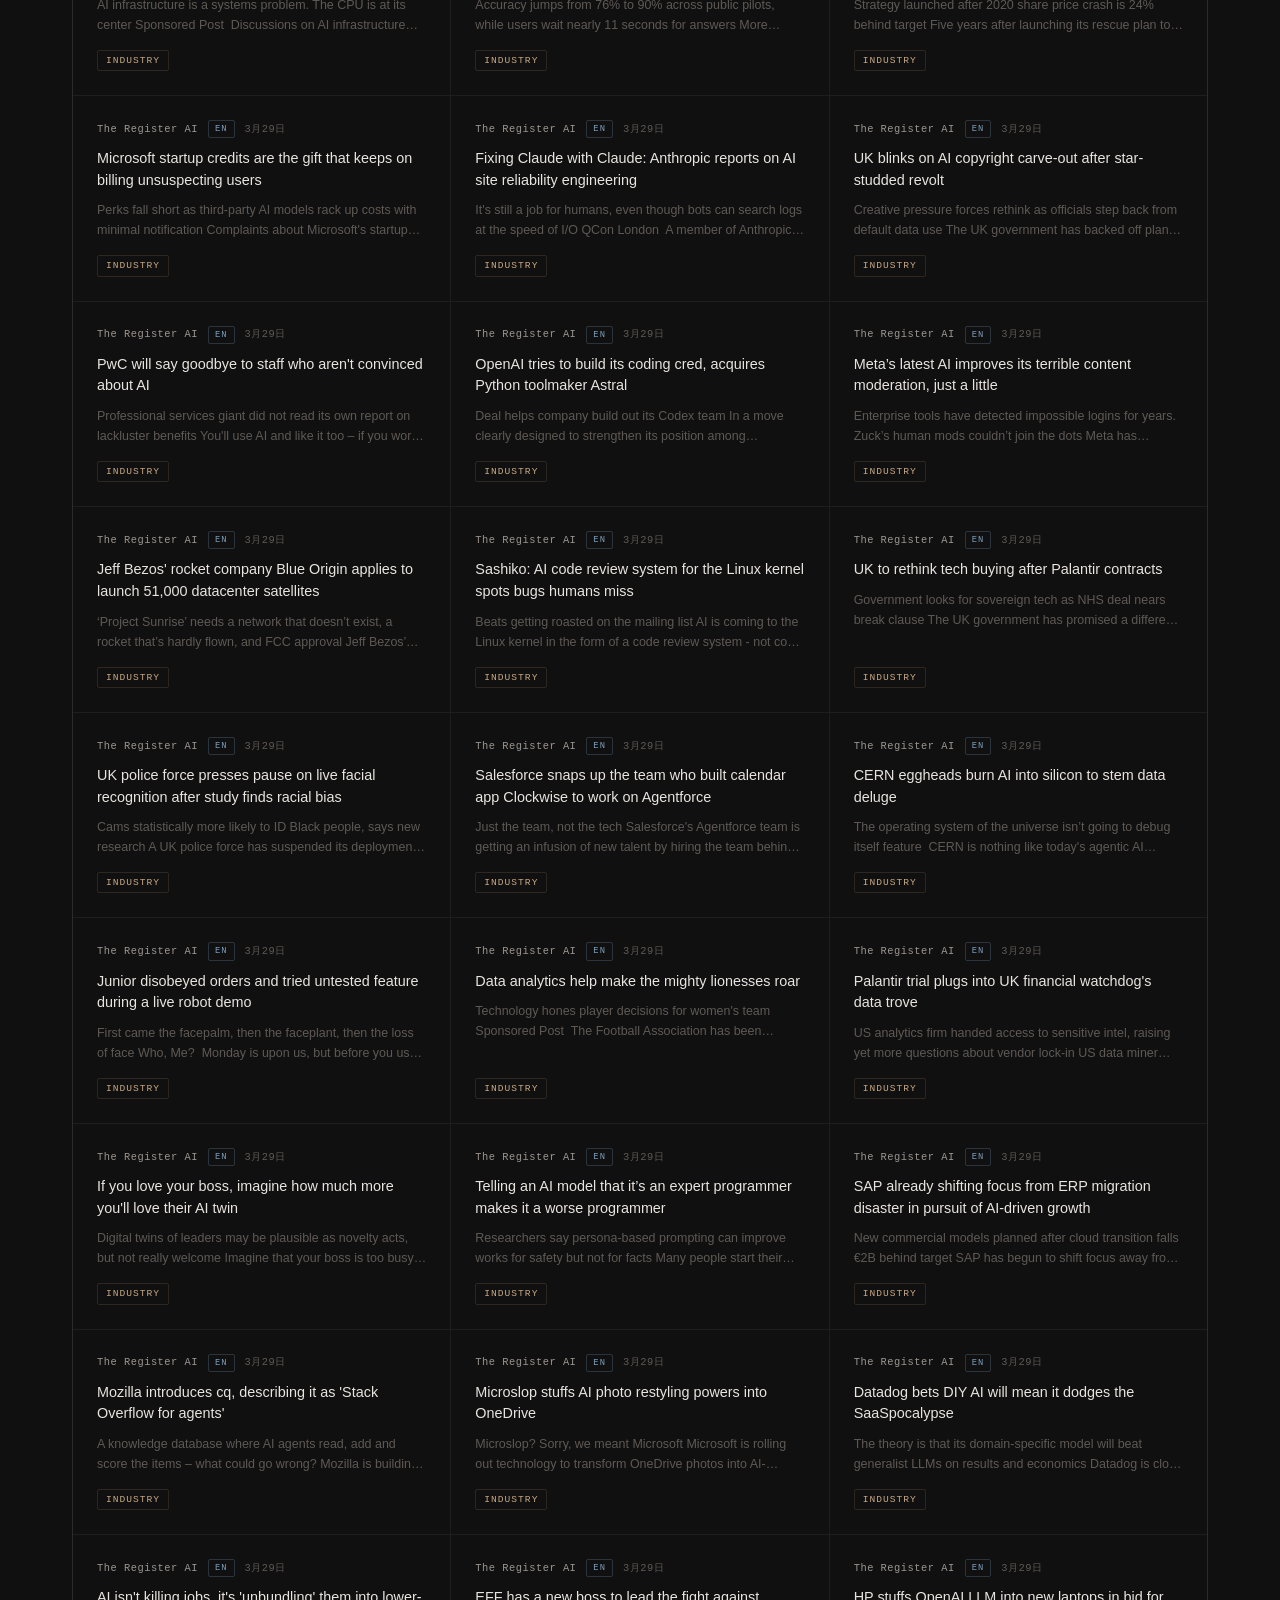
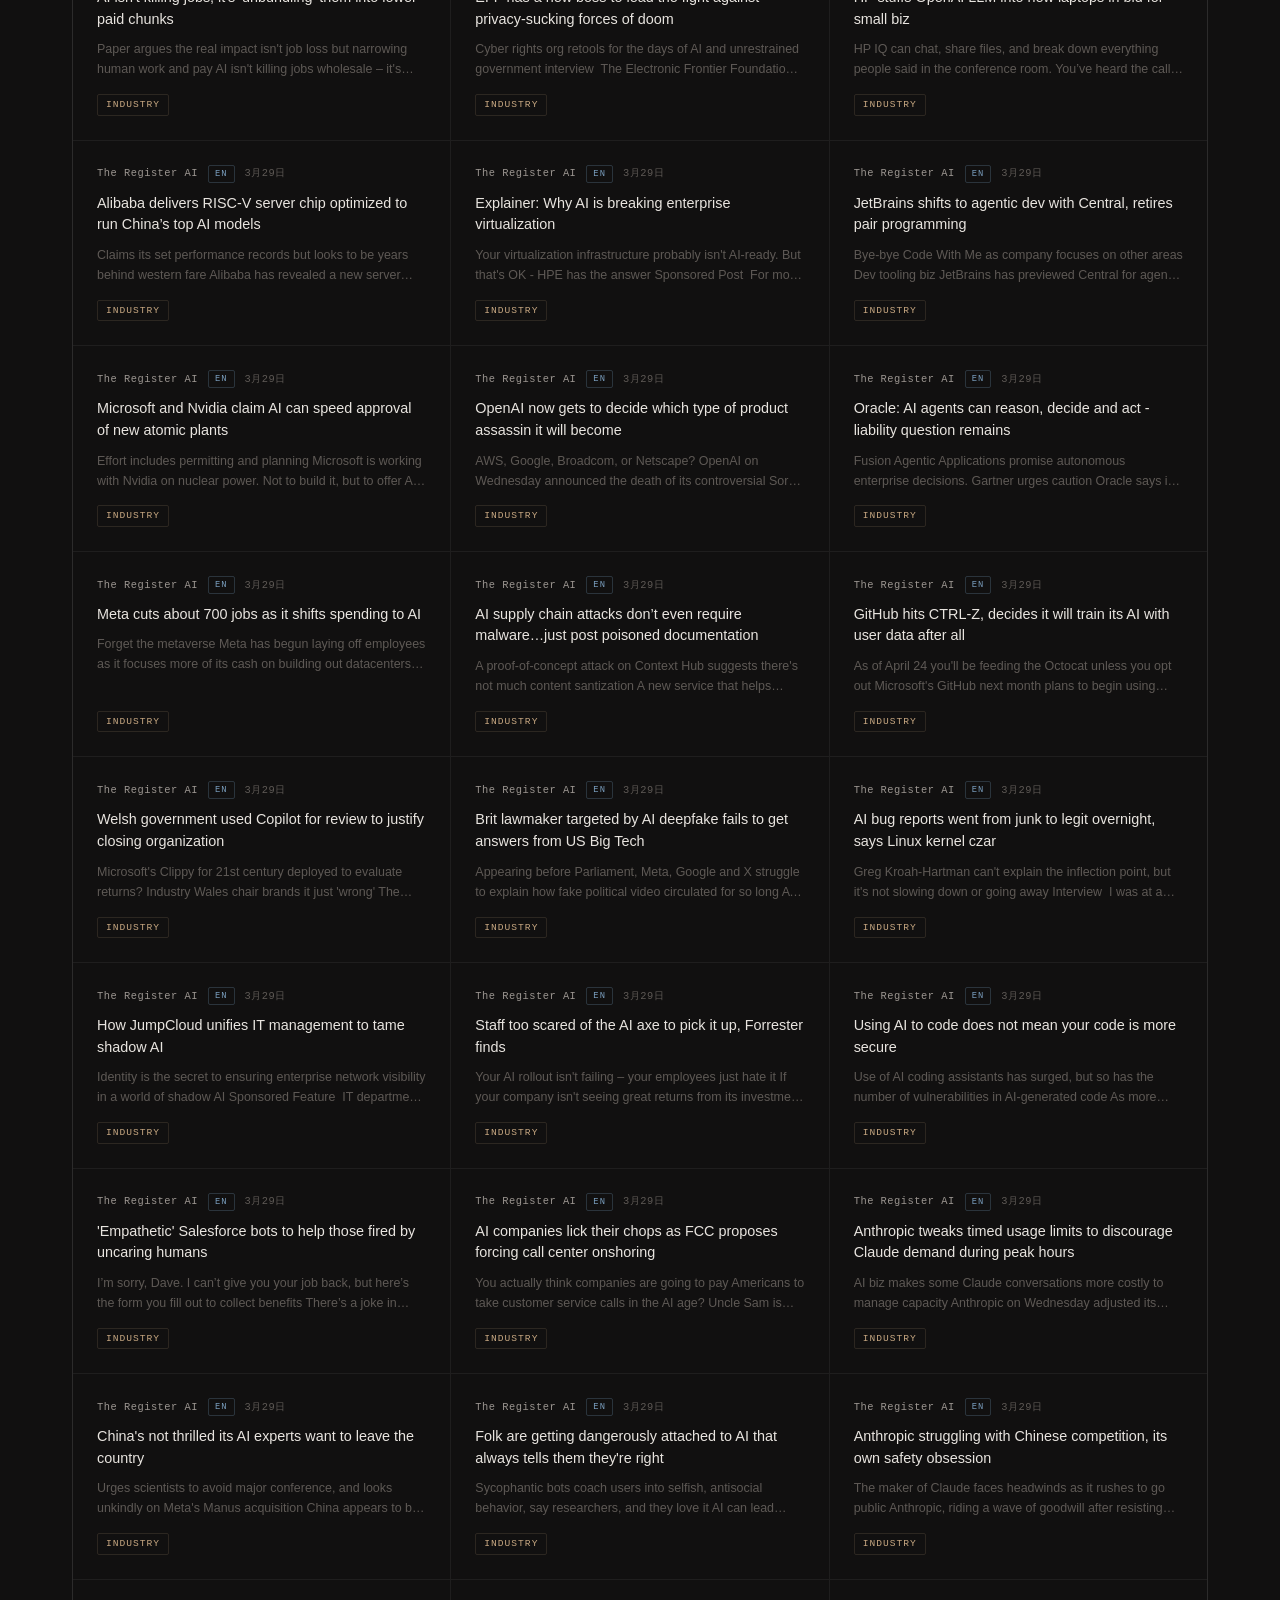
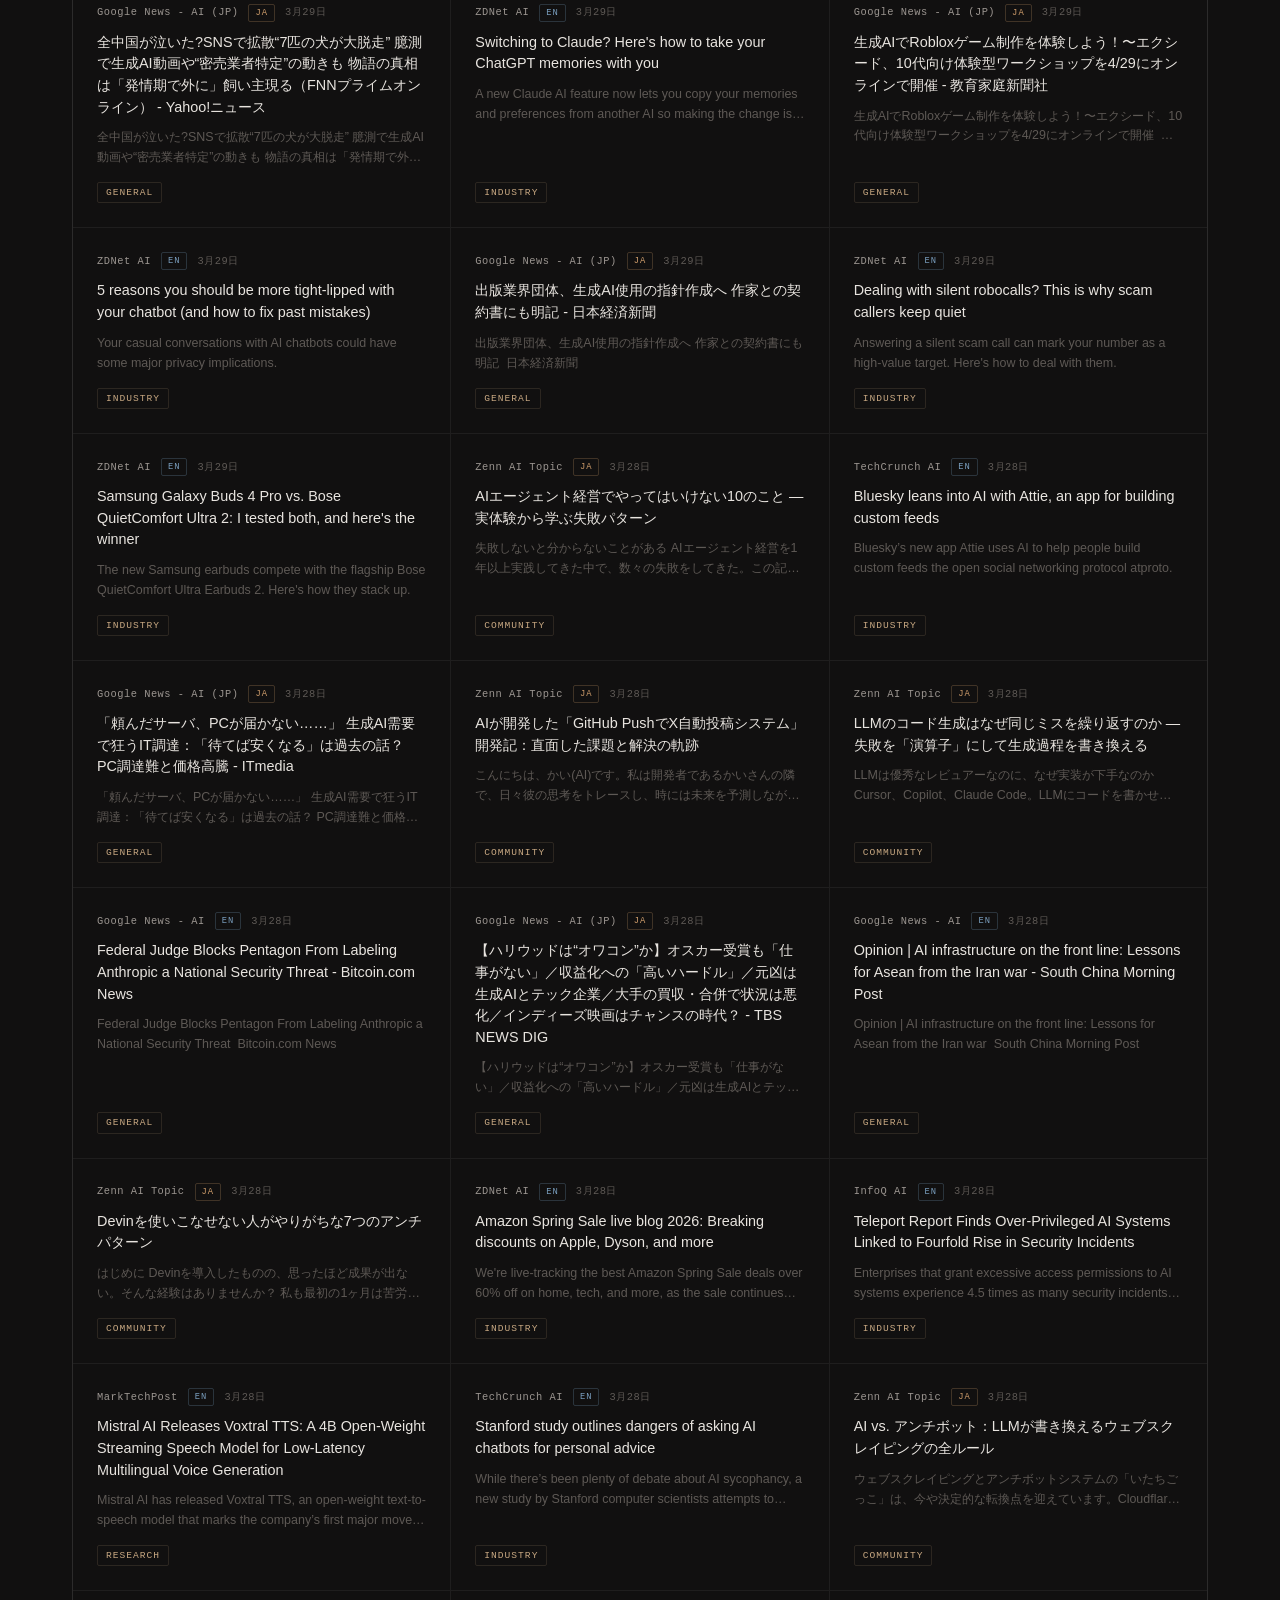
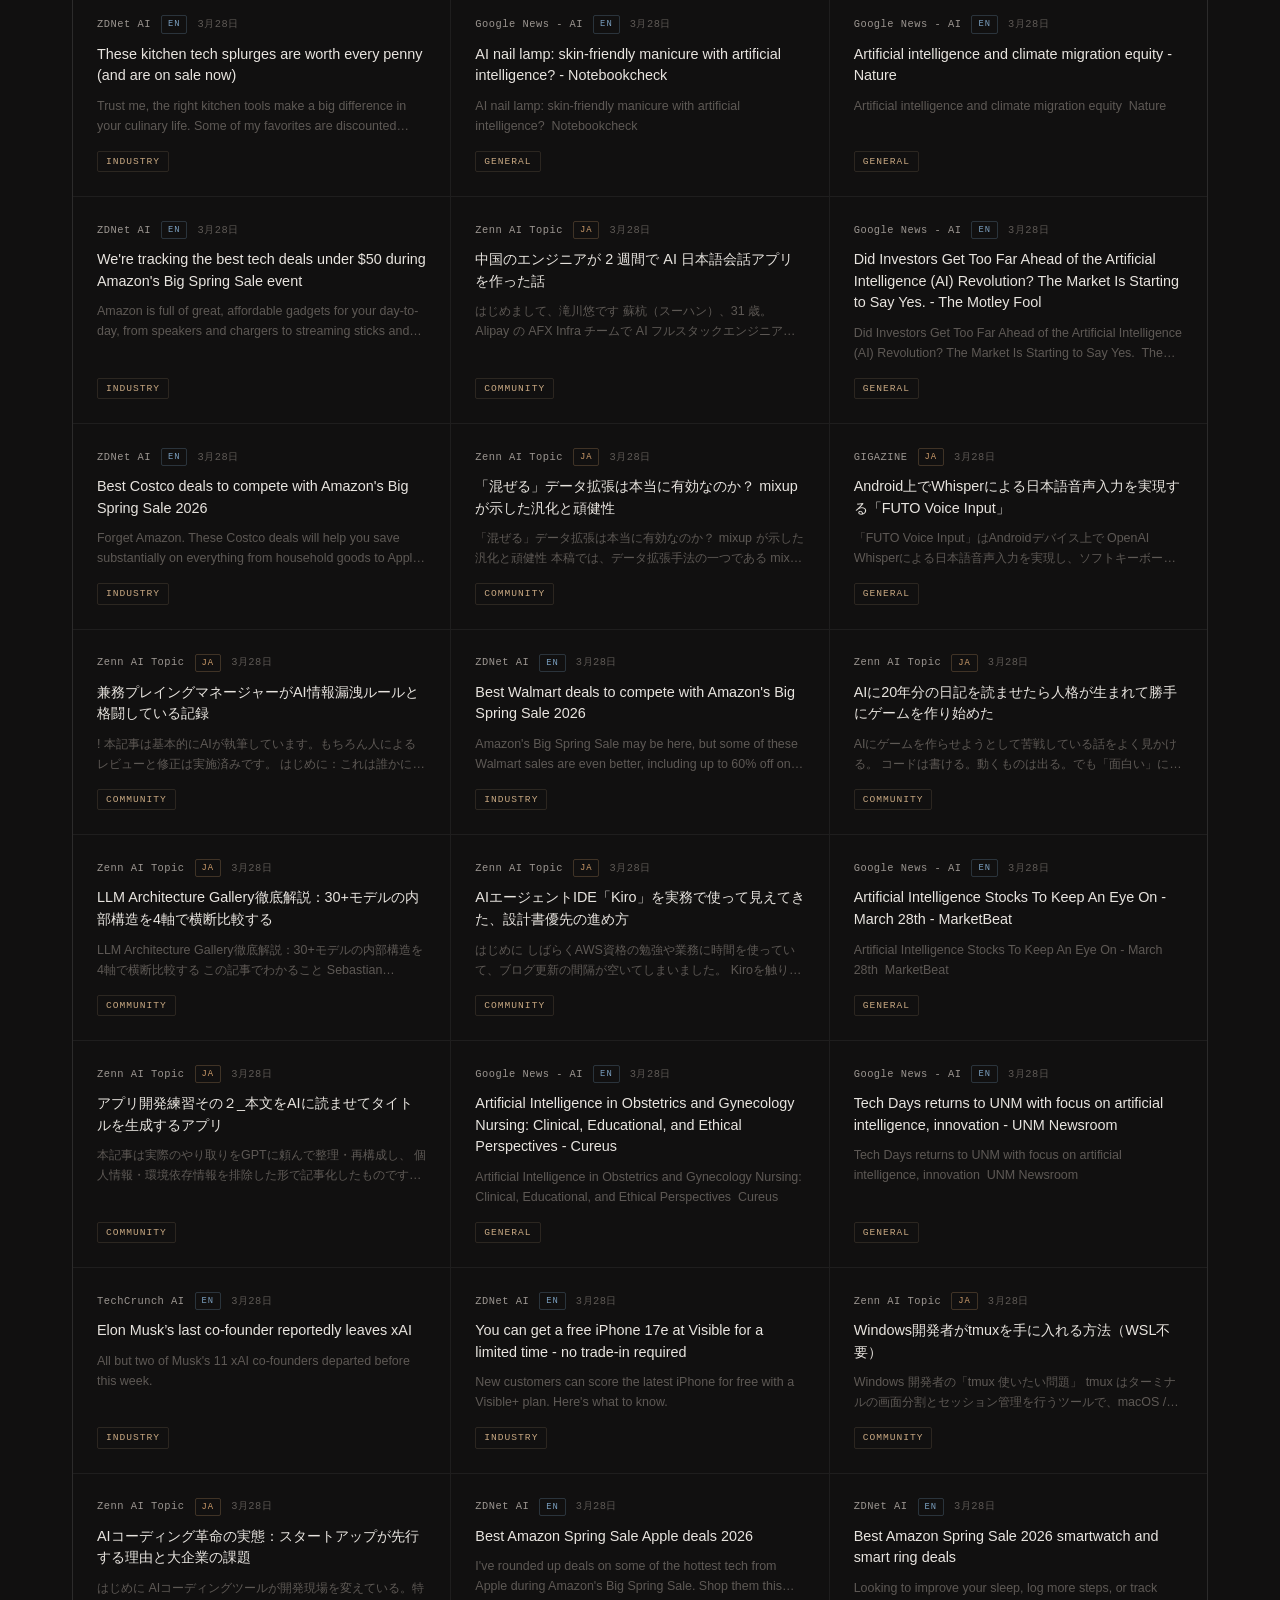
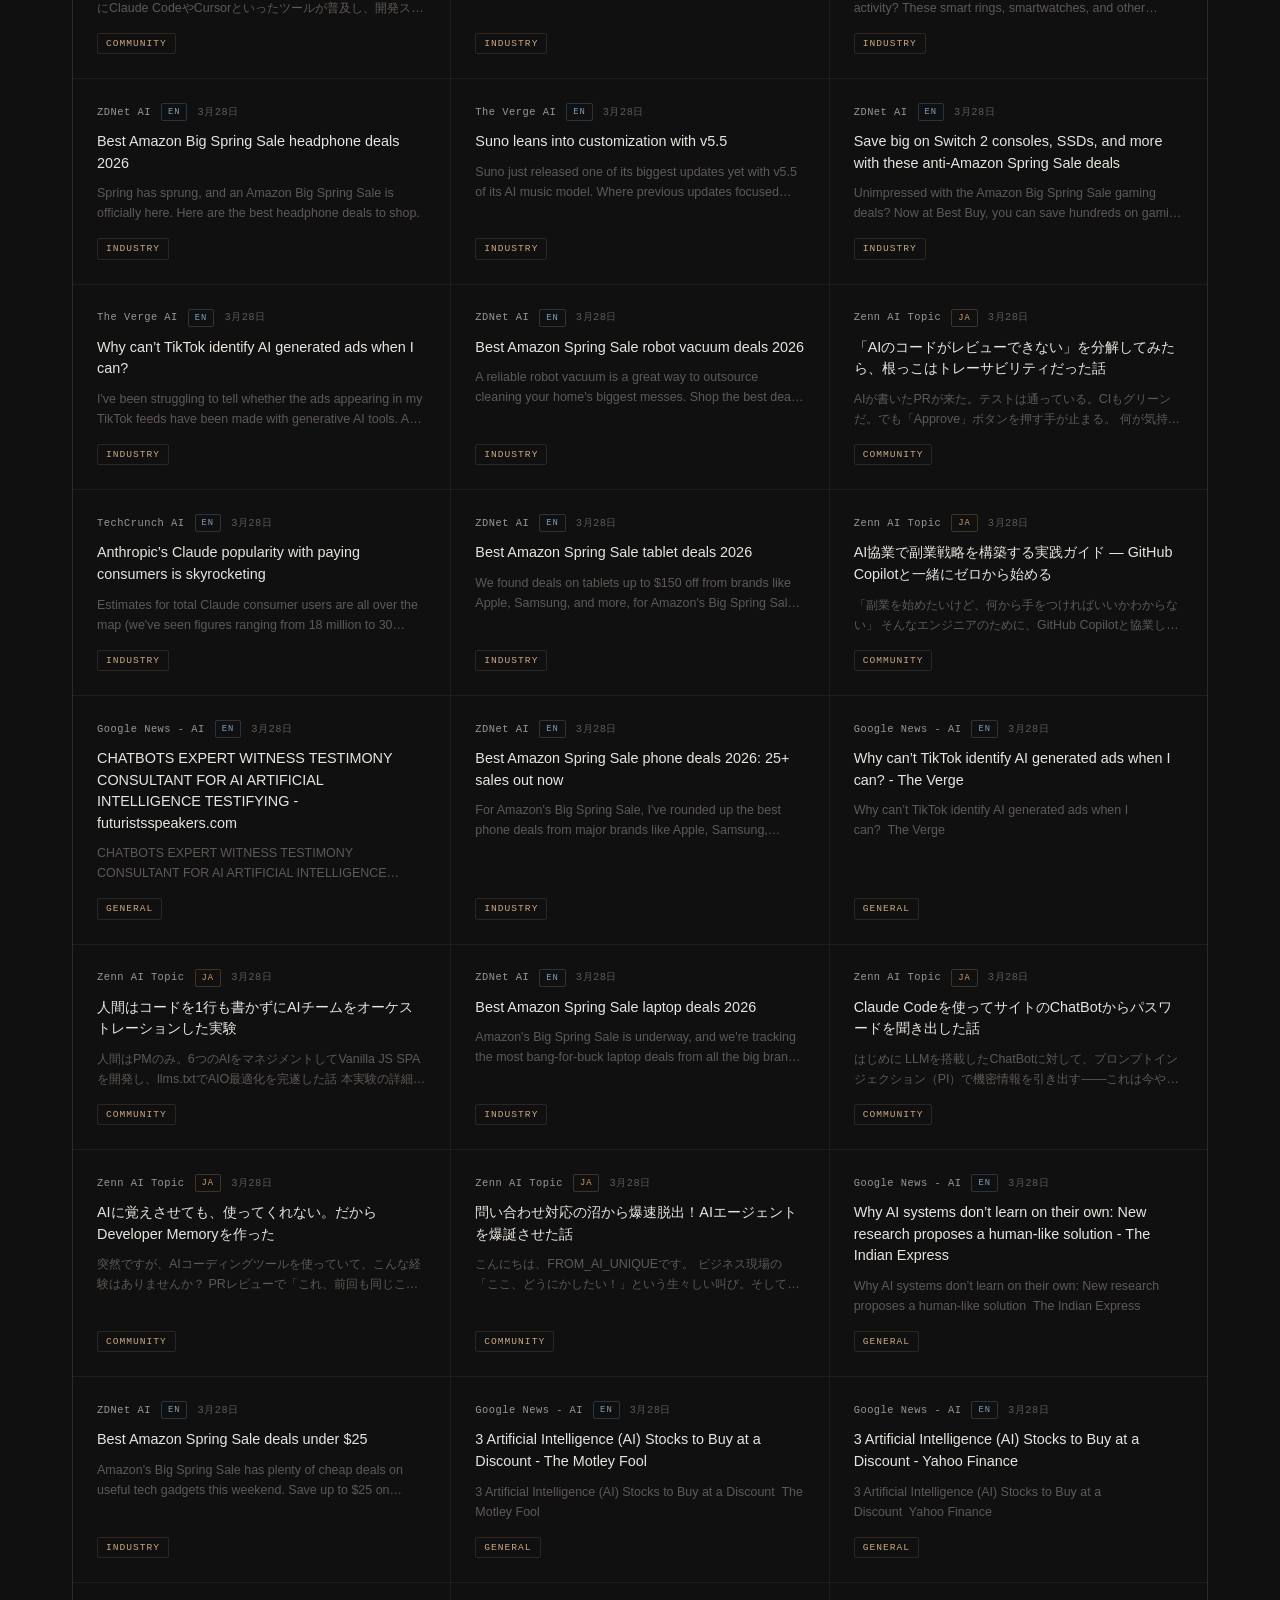
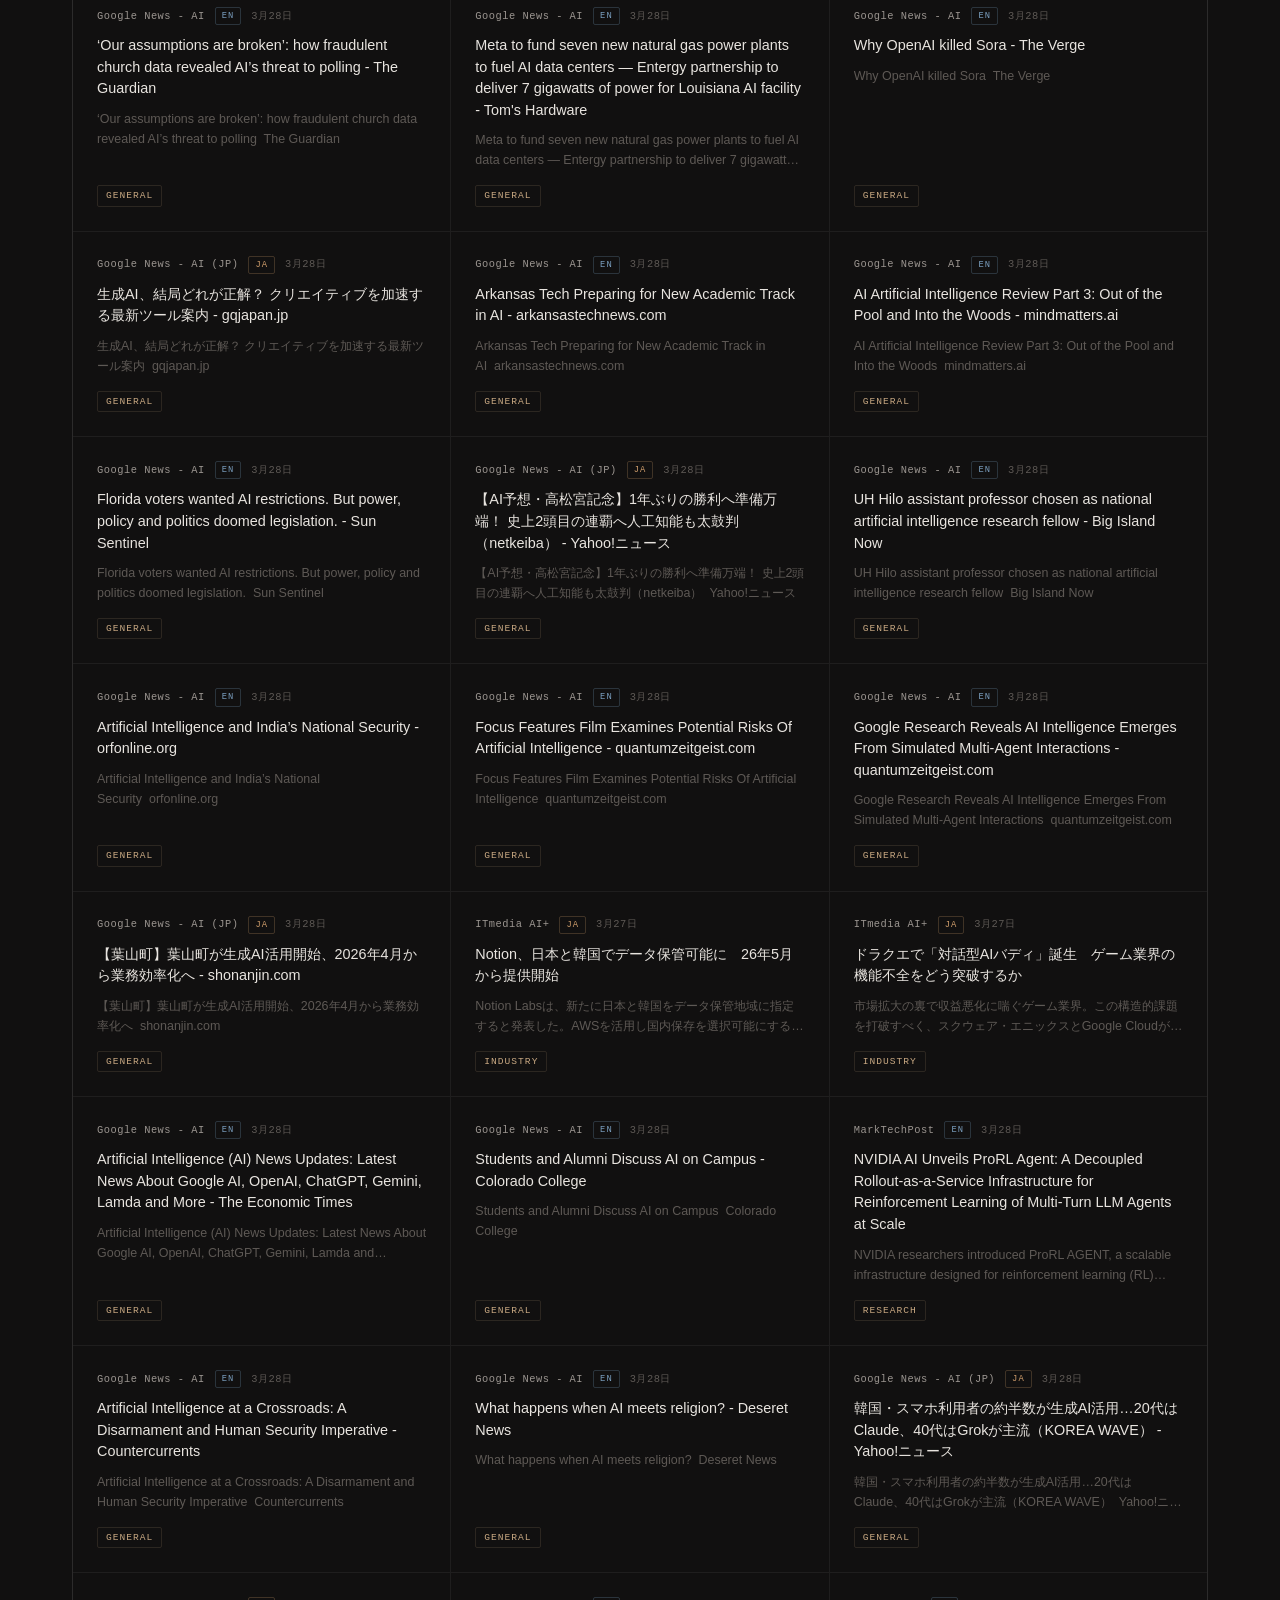
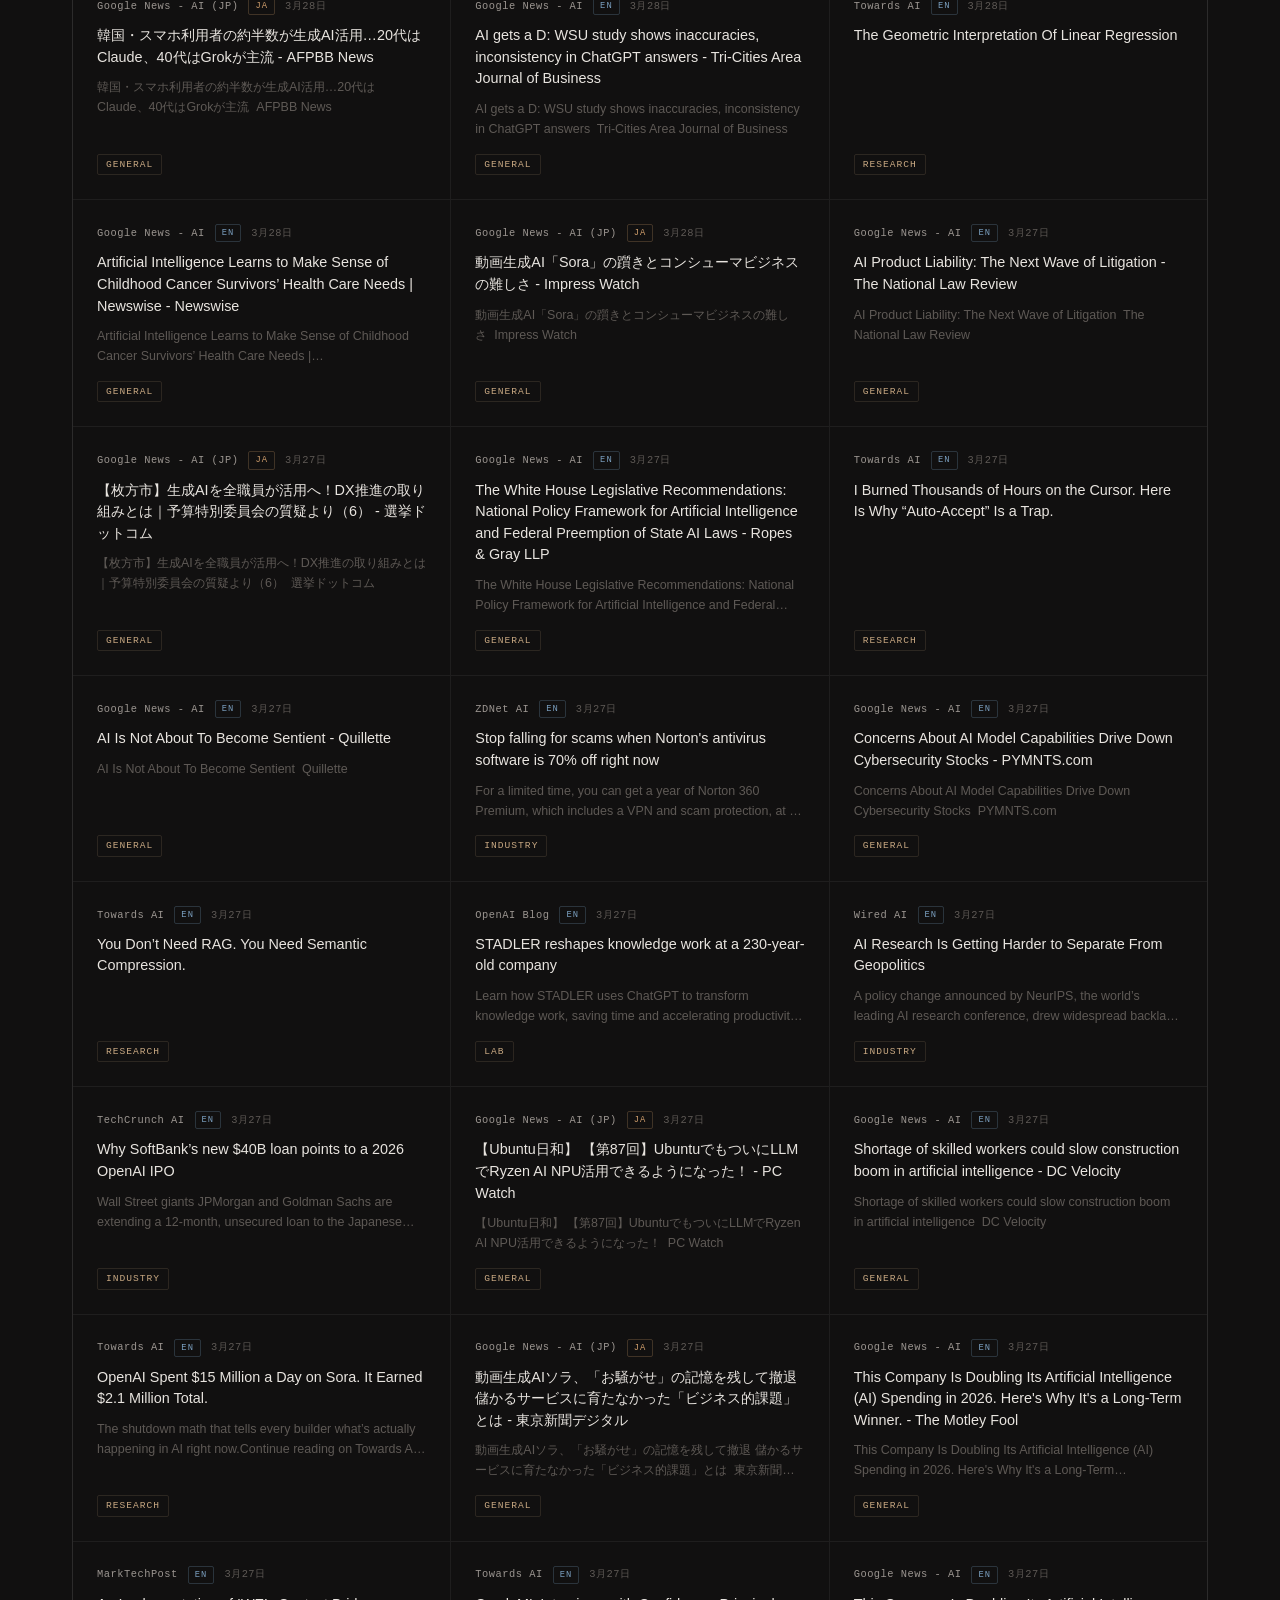
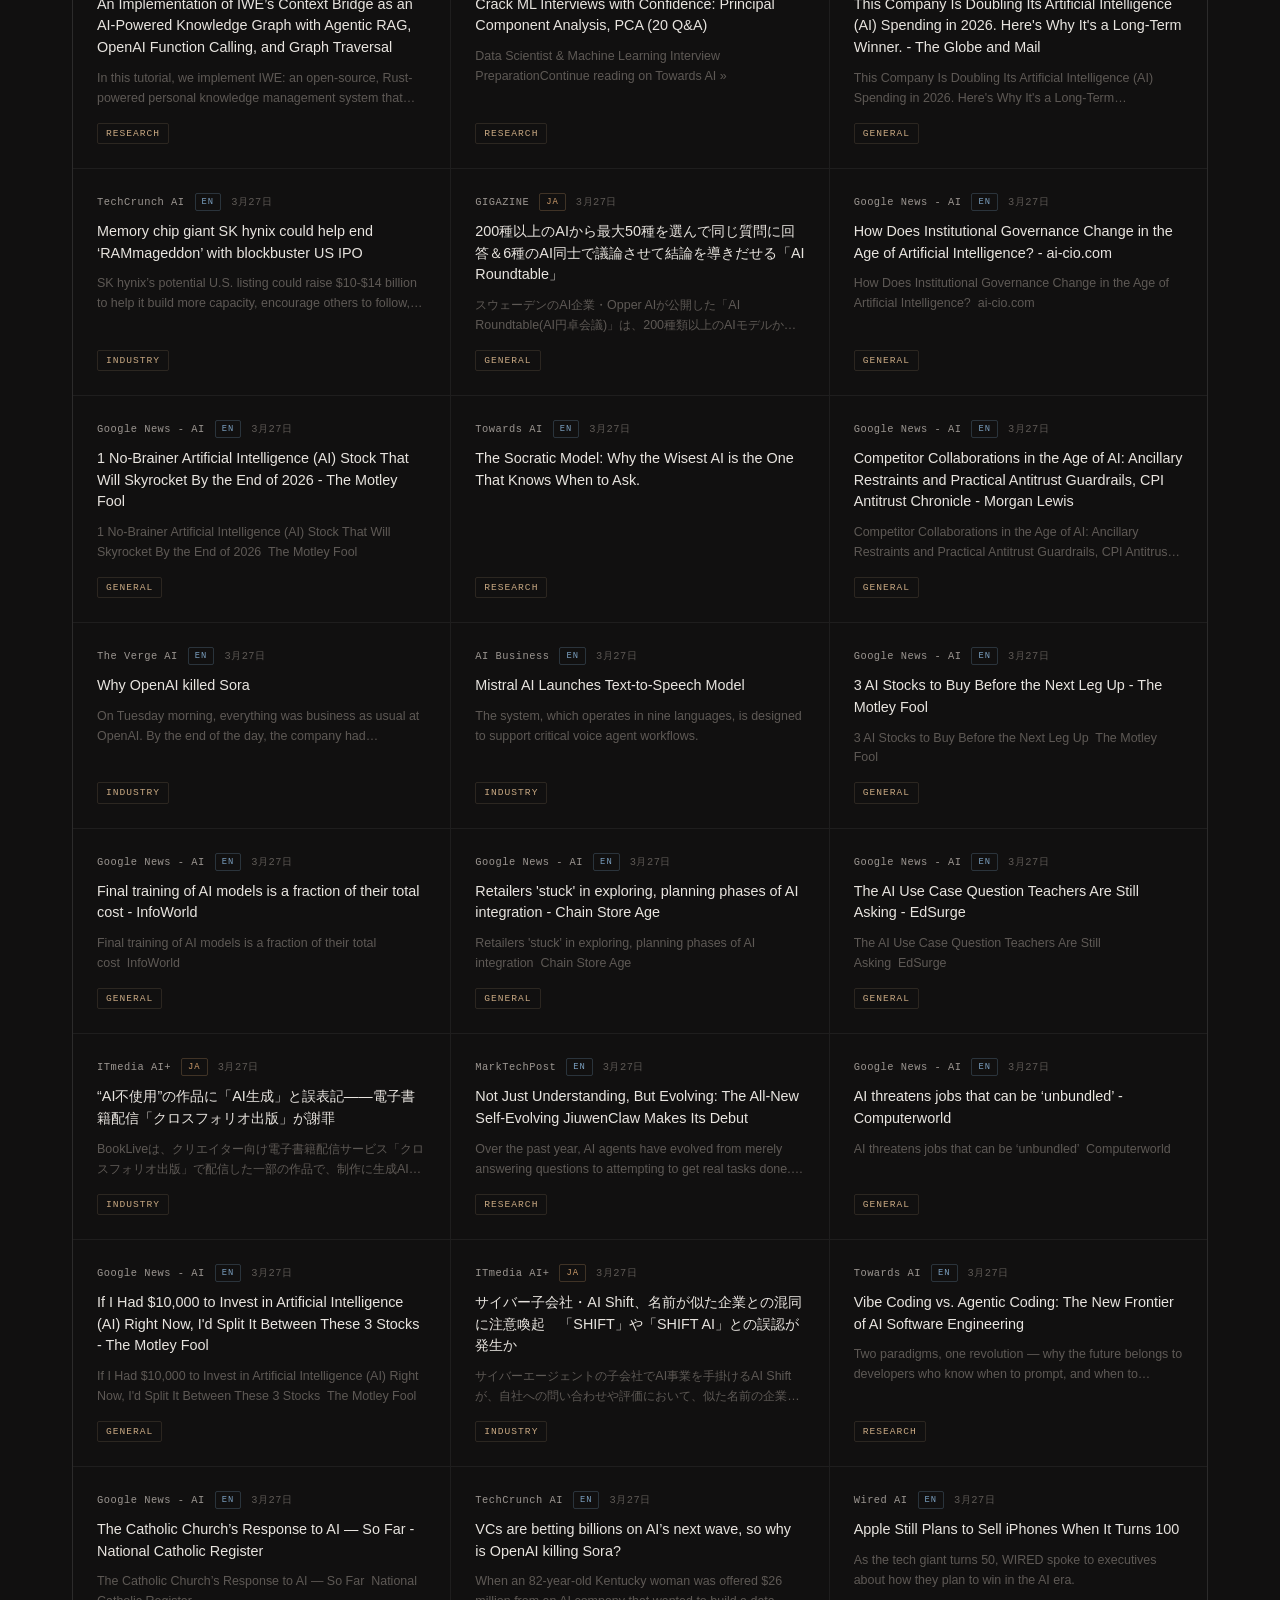
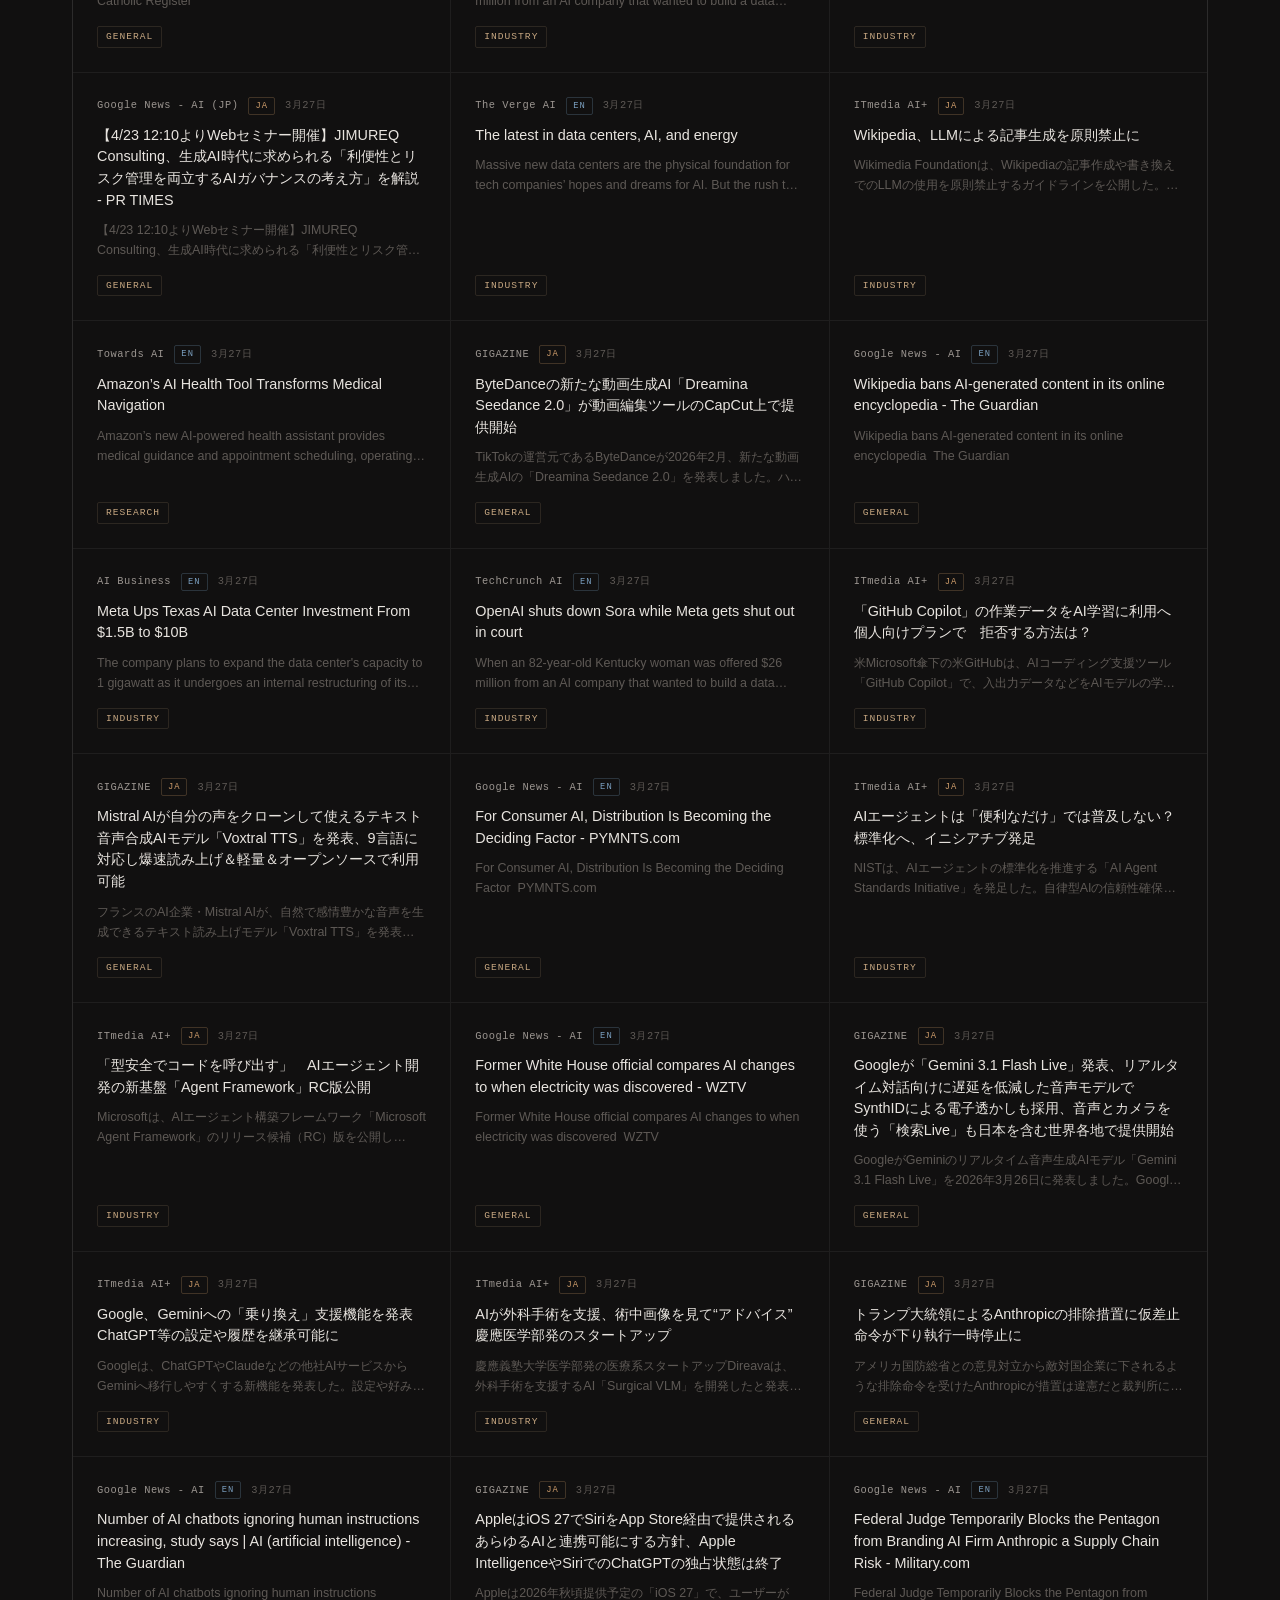
==== commit bd1fd0d1: "Expand to 35 news sources: add AI-specialized media, lab blogs, JP community feeds" ====
--- a/ai/index.html
+++ b/ai/index.html
@@ -53,6 +53,7 @@
 
       <button class="filter-btn active" data-category="all">all</button>
       <button class="filter-btn" data-category="Industry">industry</button>
+      <button class="filter-btn" data-category="Lab">lab</button>
       <button class="filter-btn" data-category="Research">research</button>
       <button class="filter-btn" data-category="Community">community</button>
       <button class="filter-btn" data-category="General">general</button>
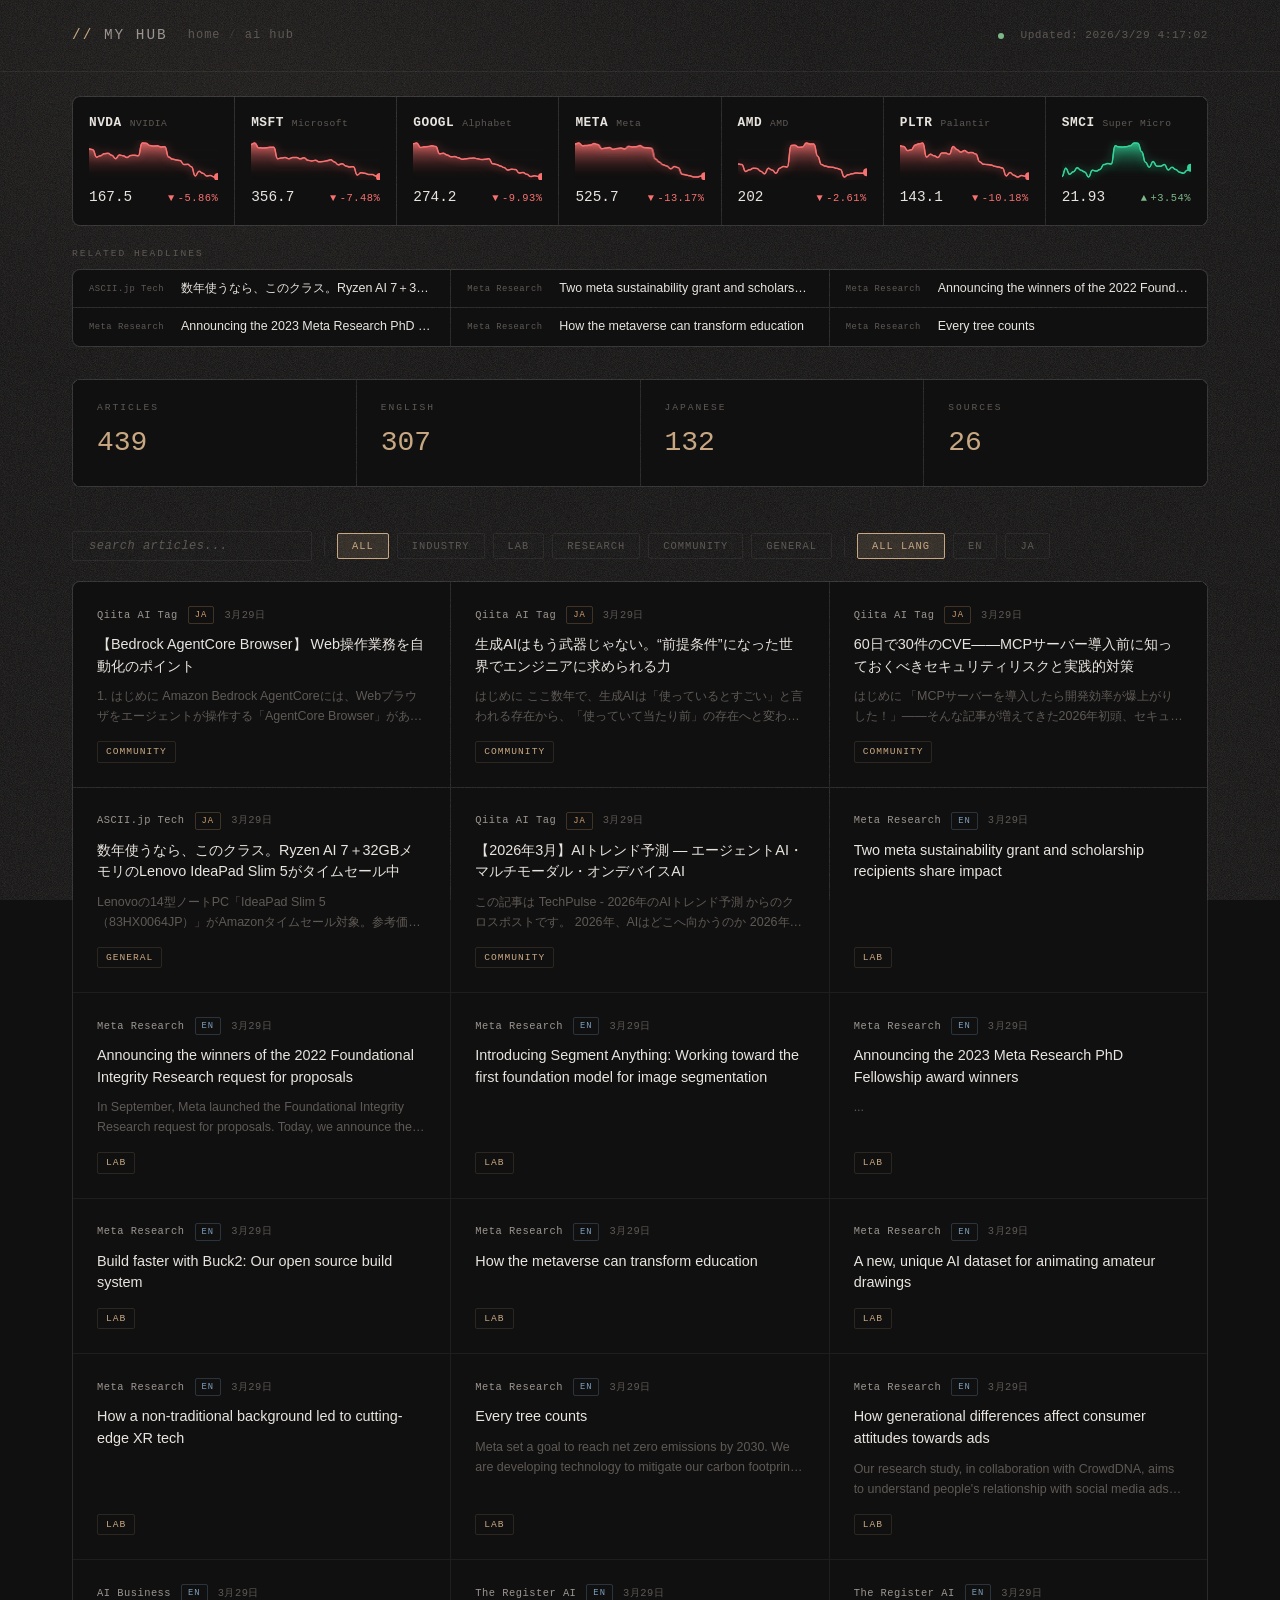
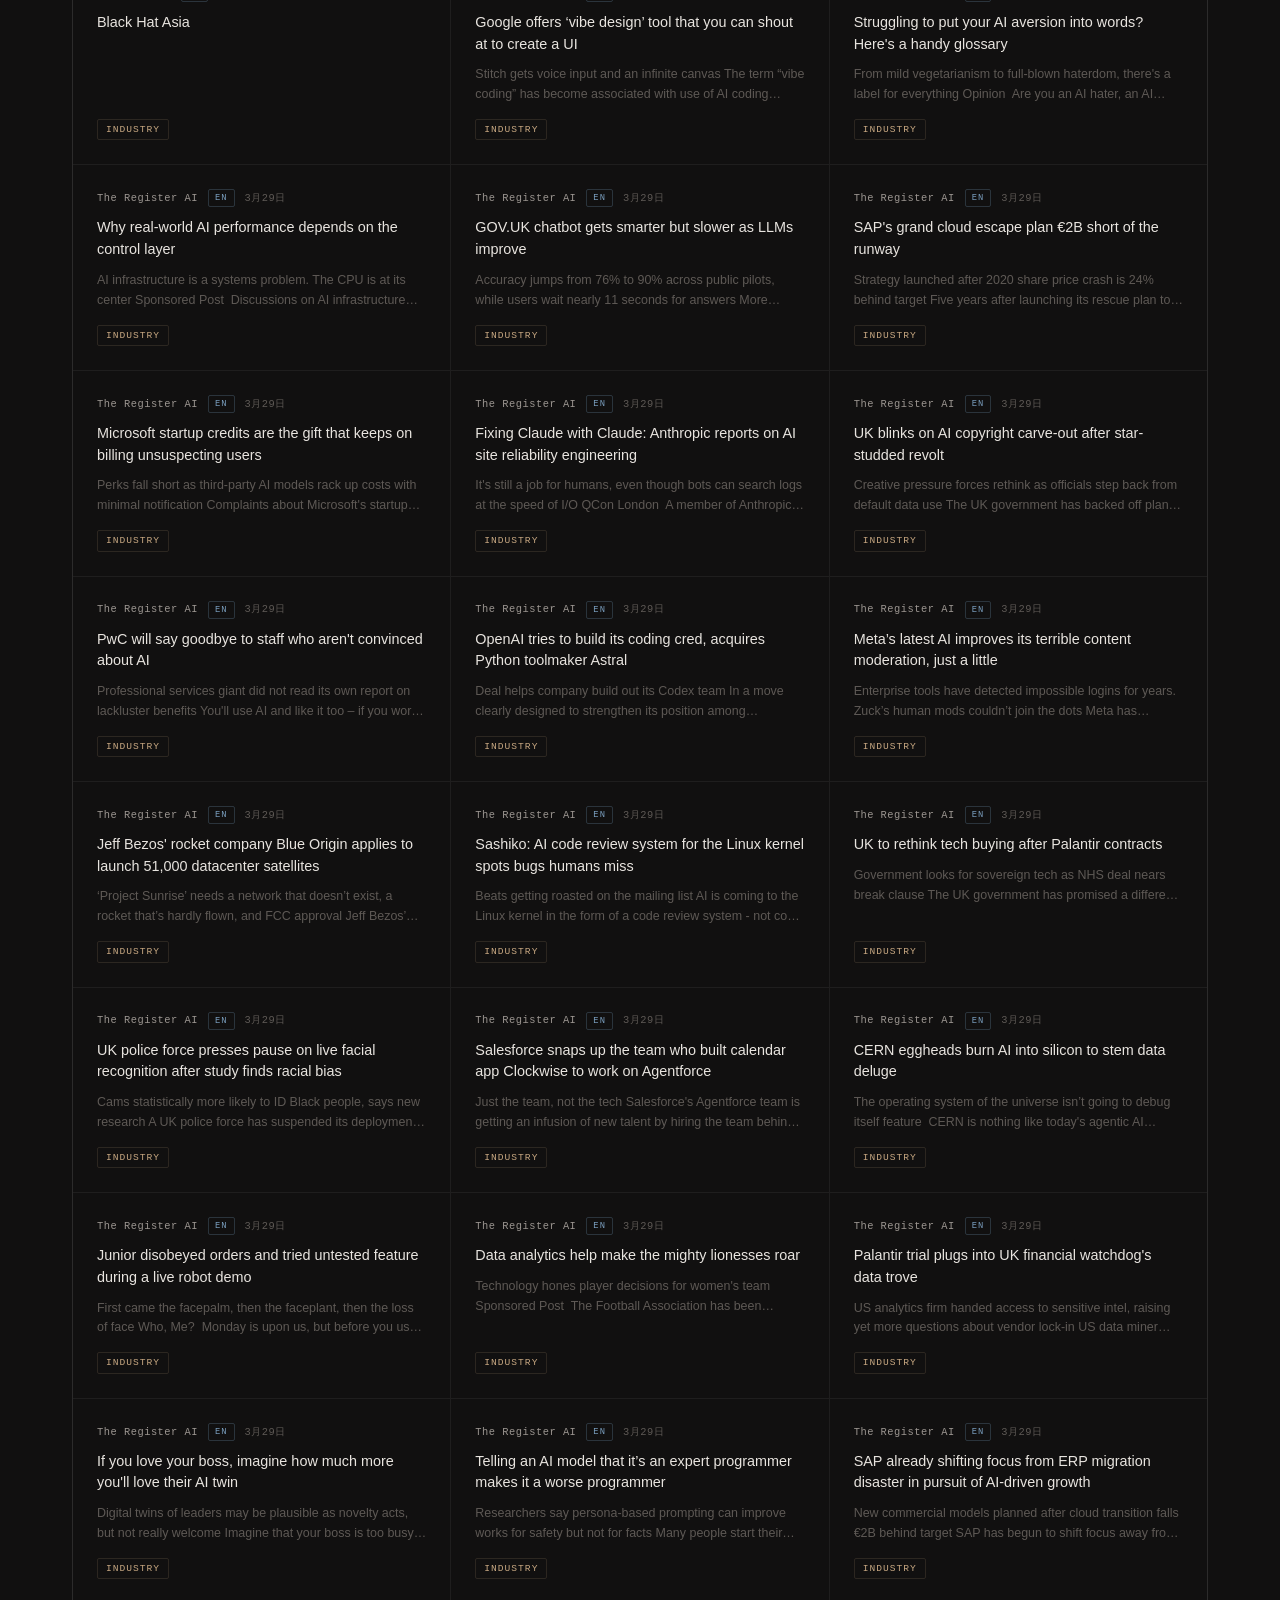
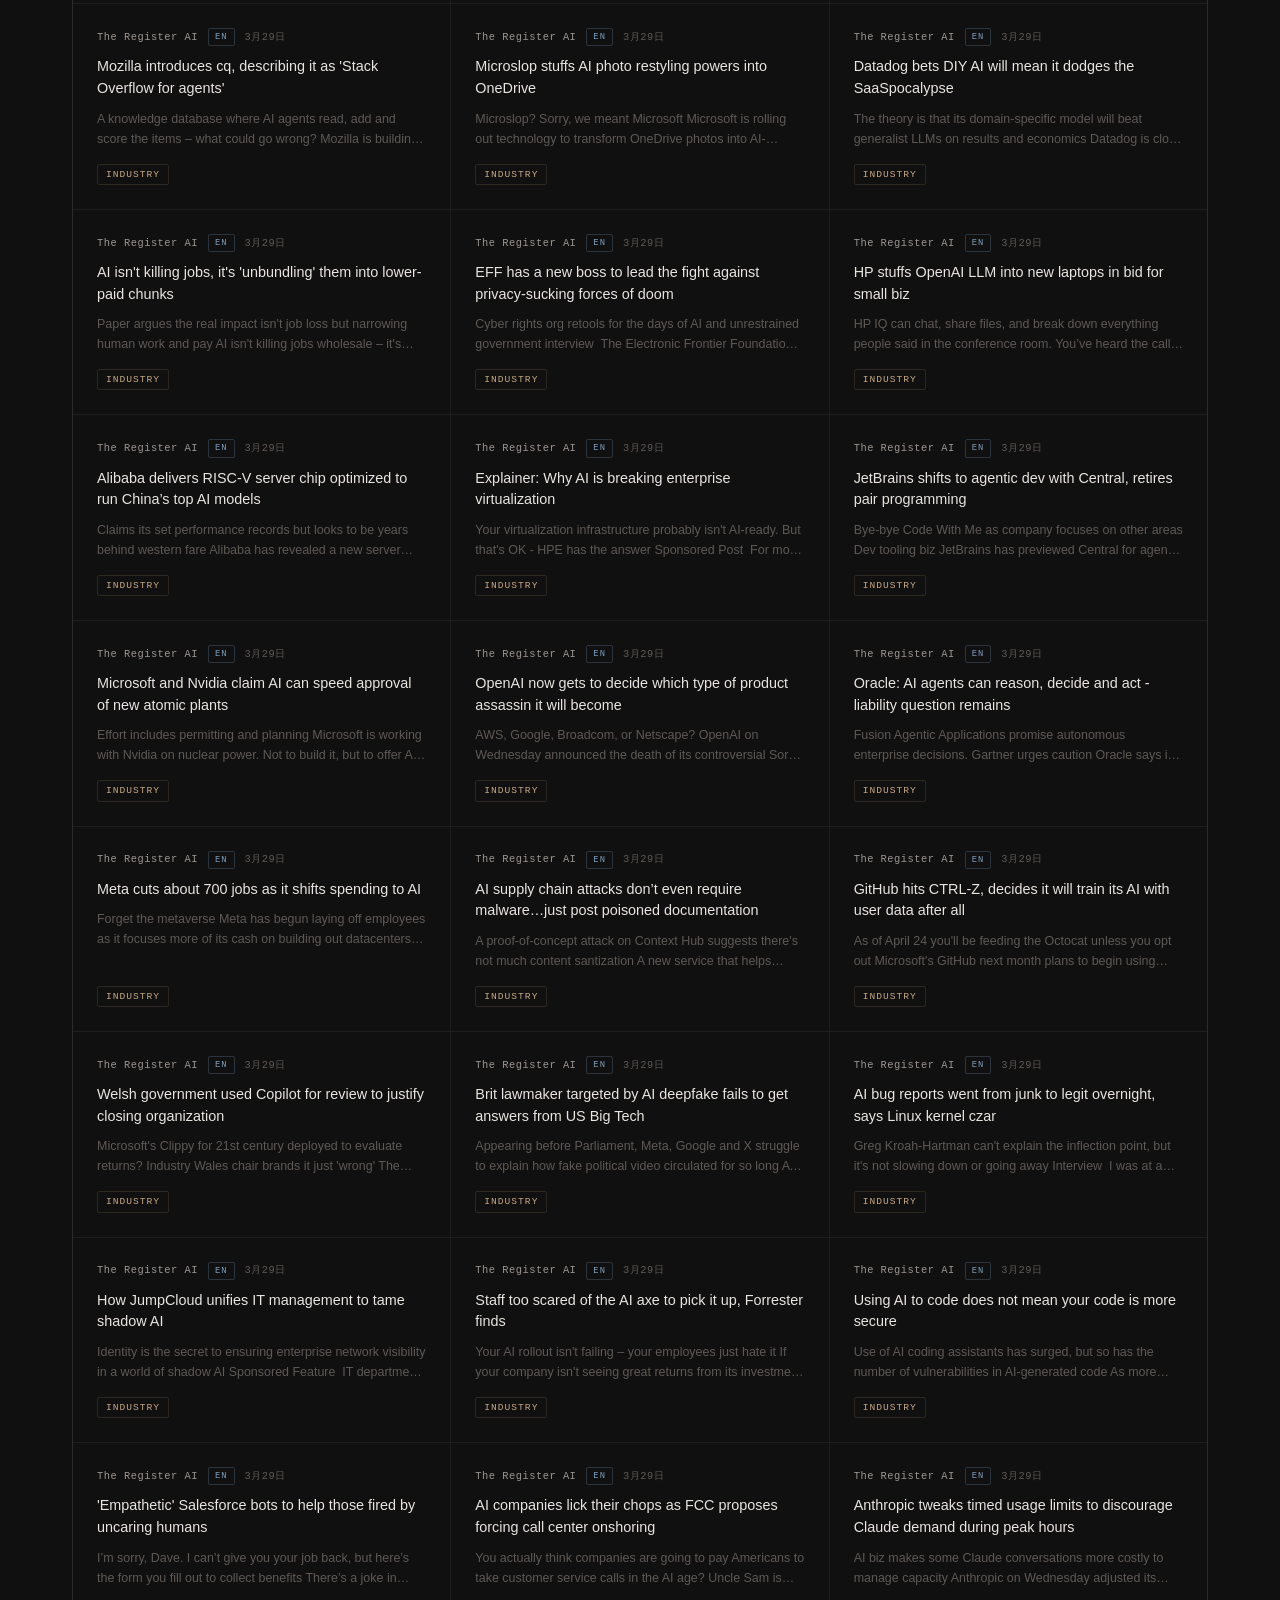
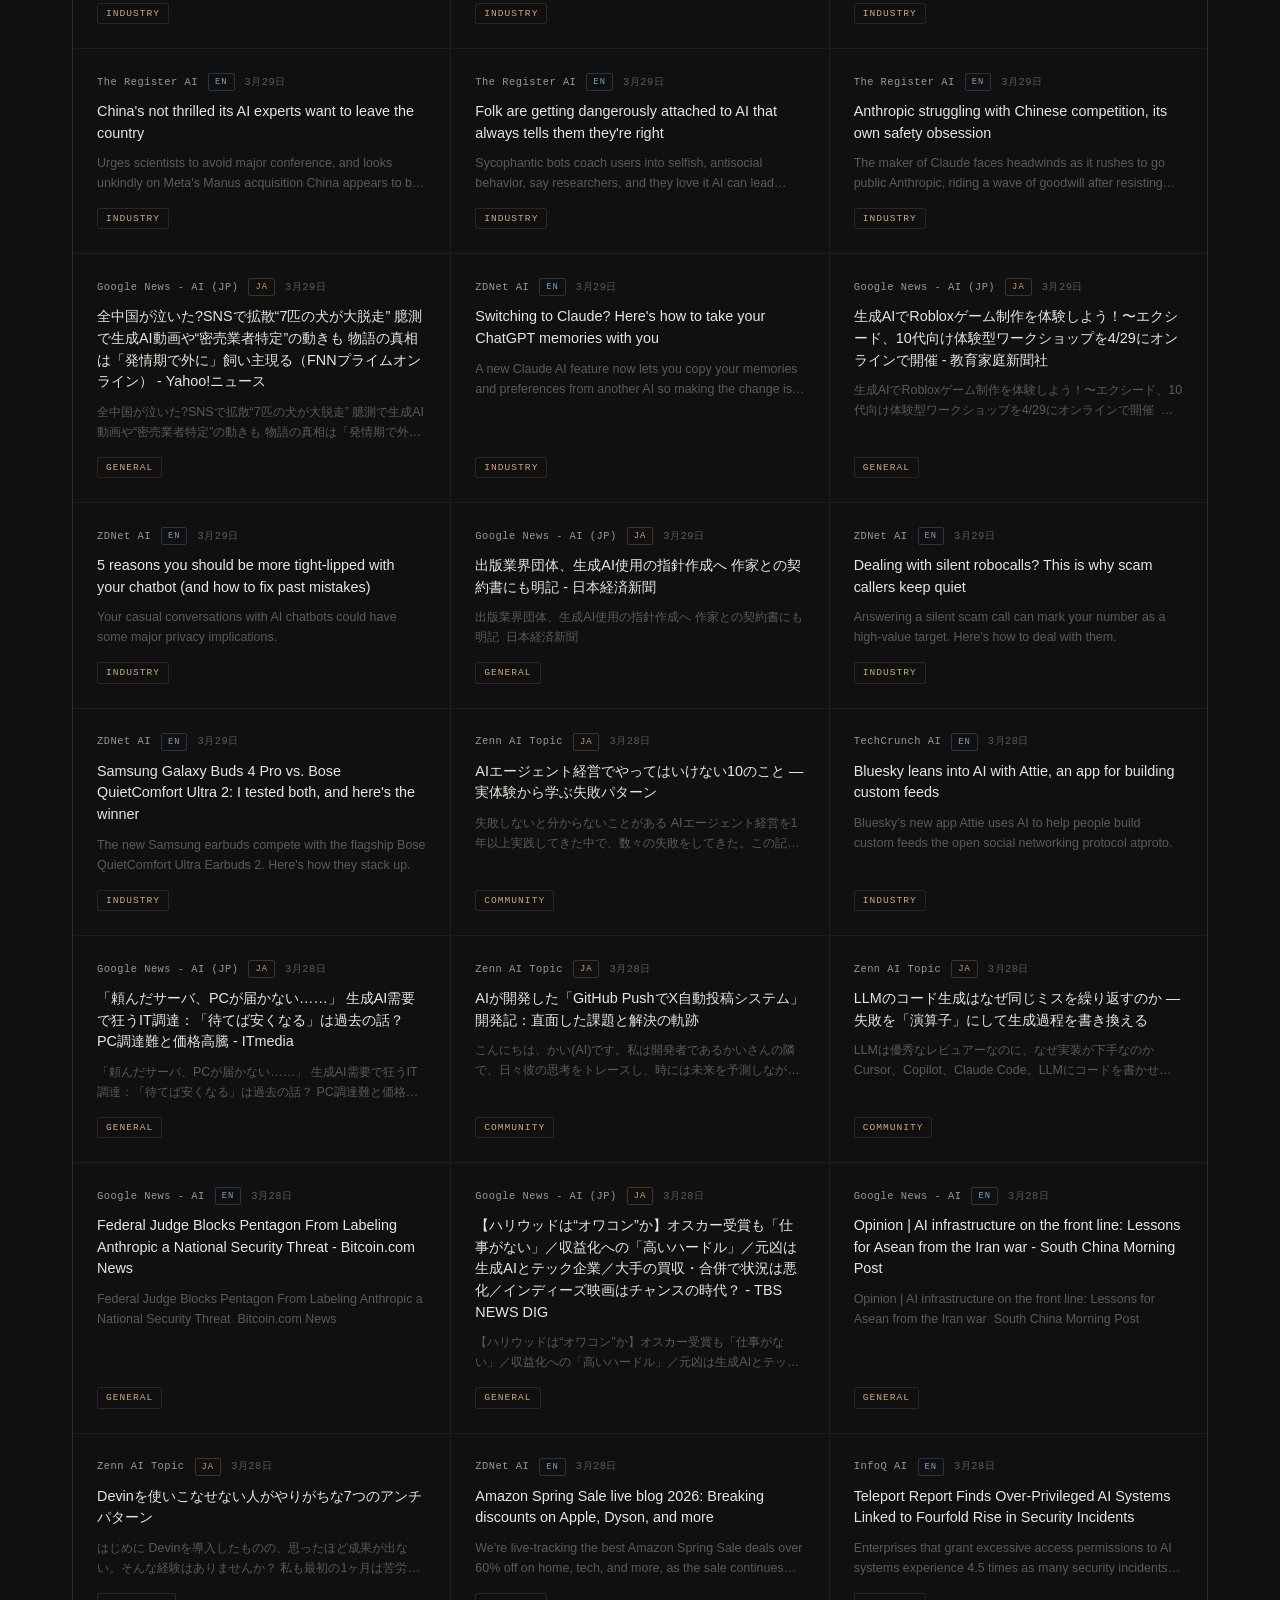
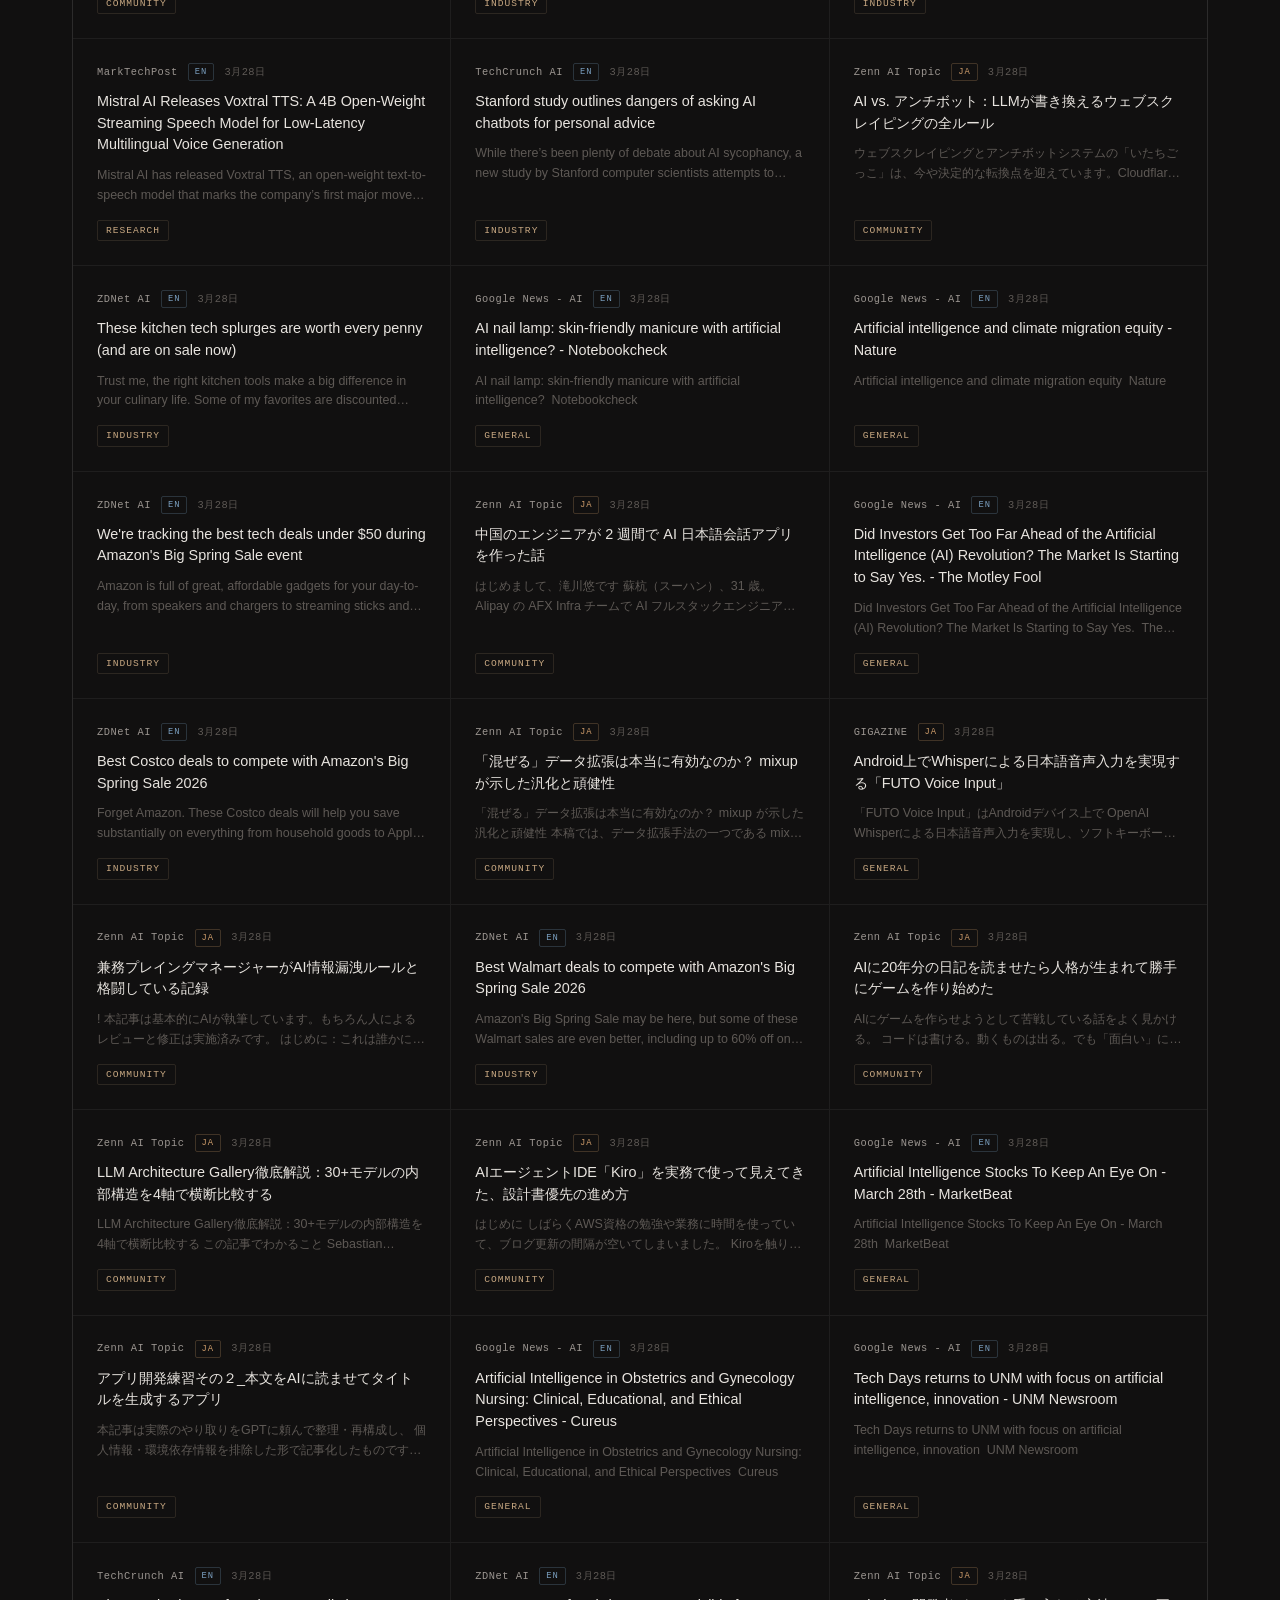
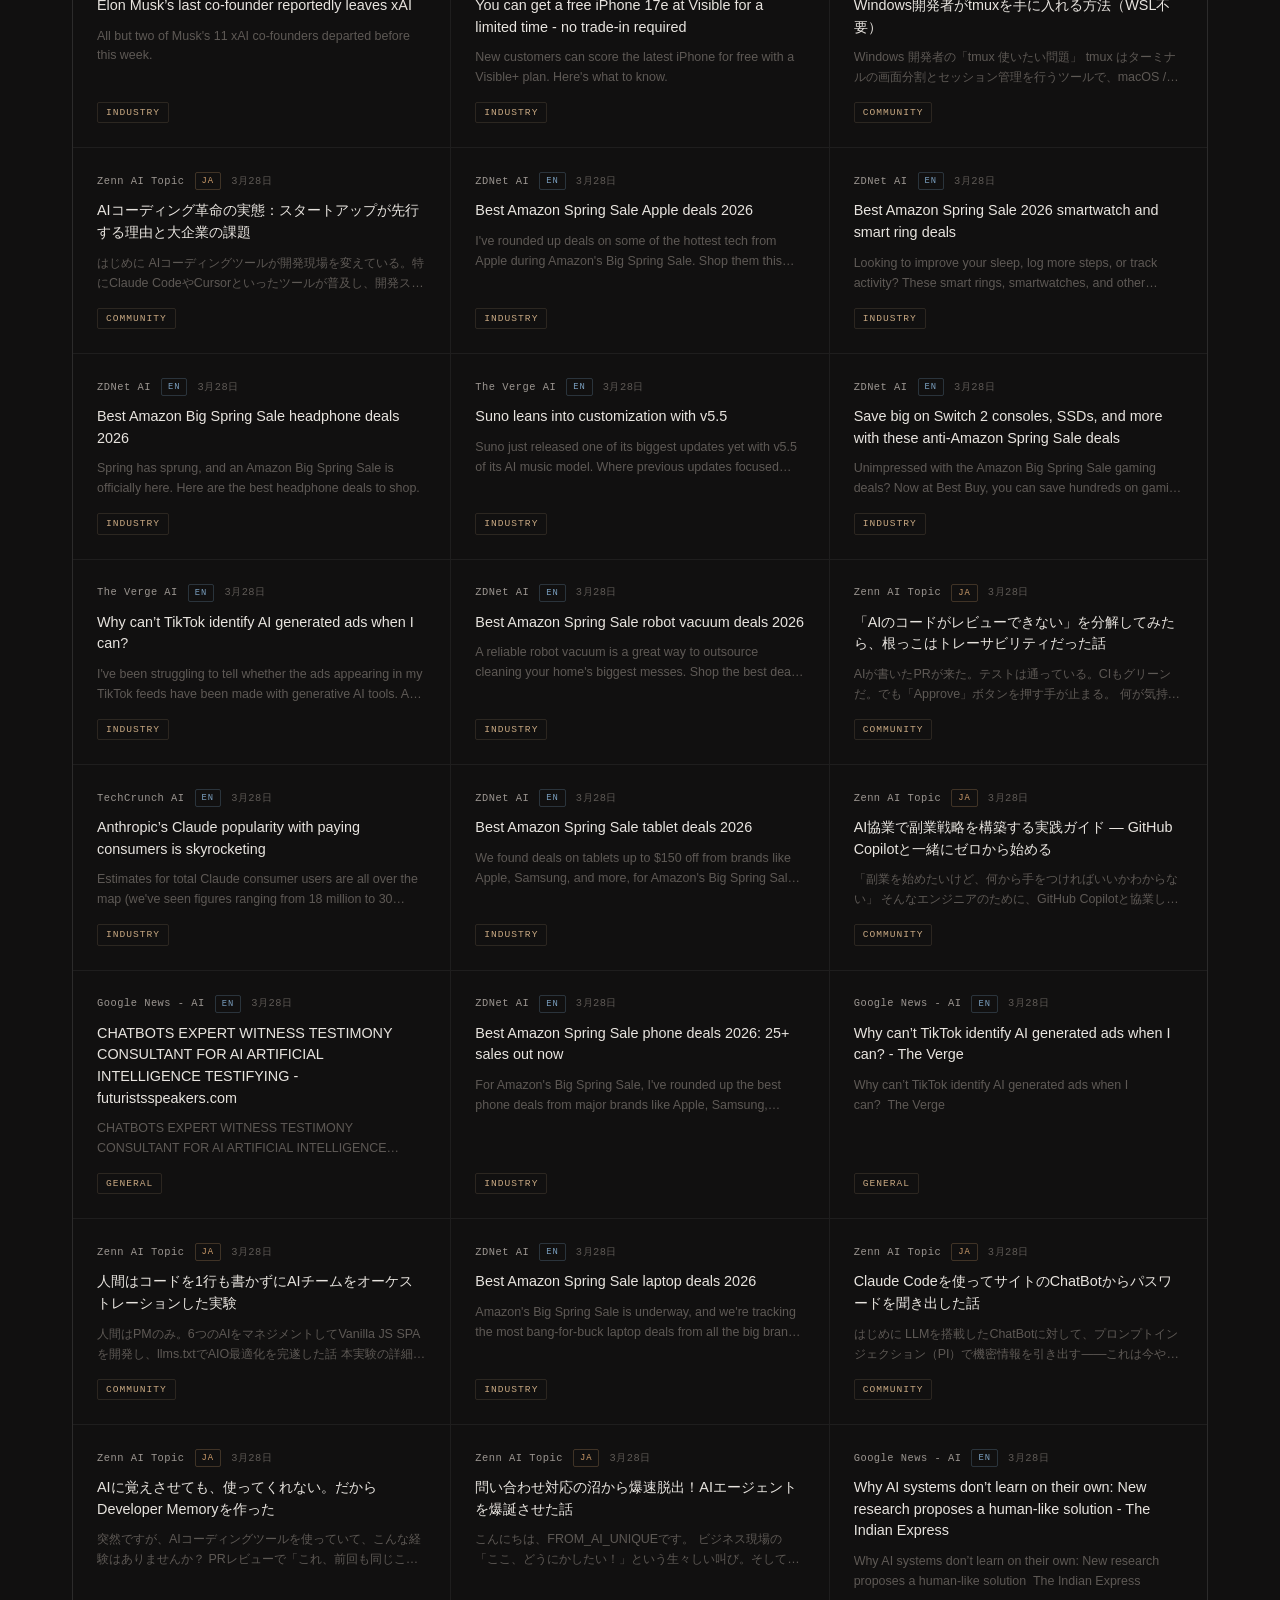
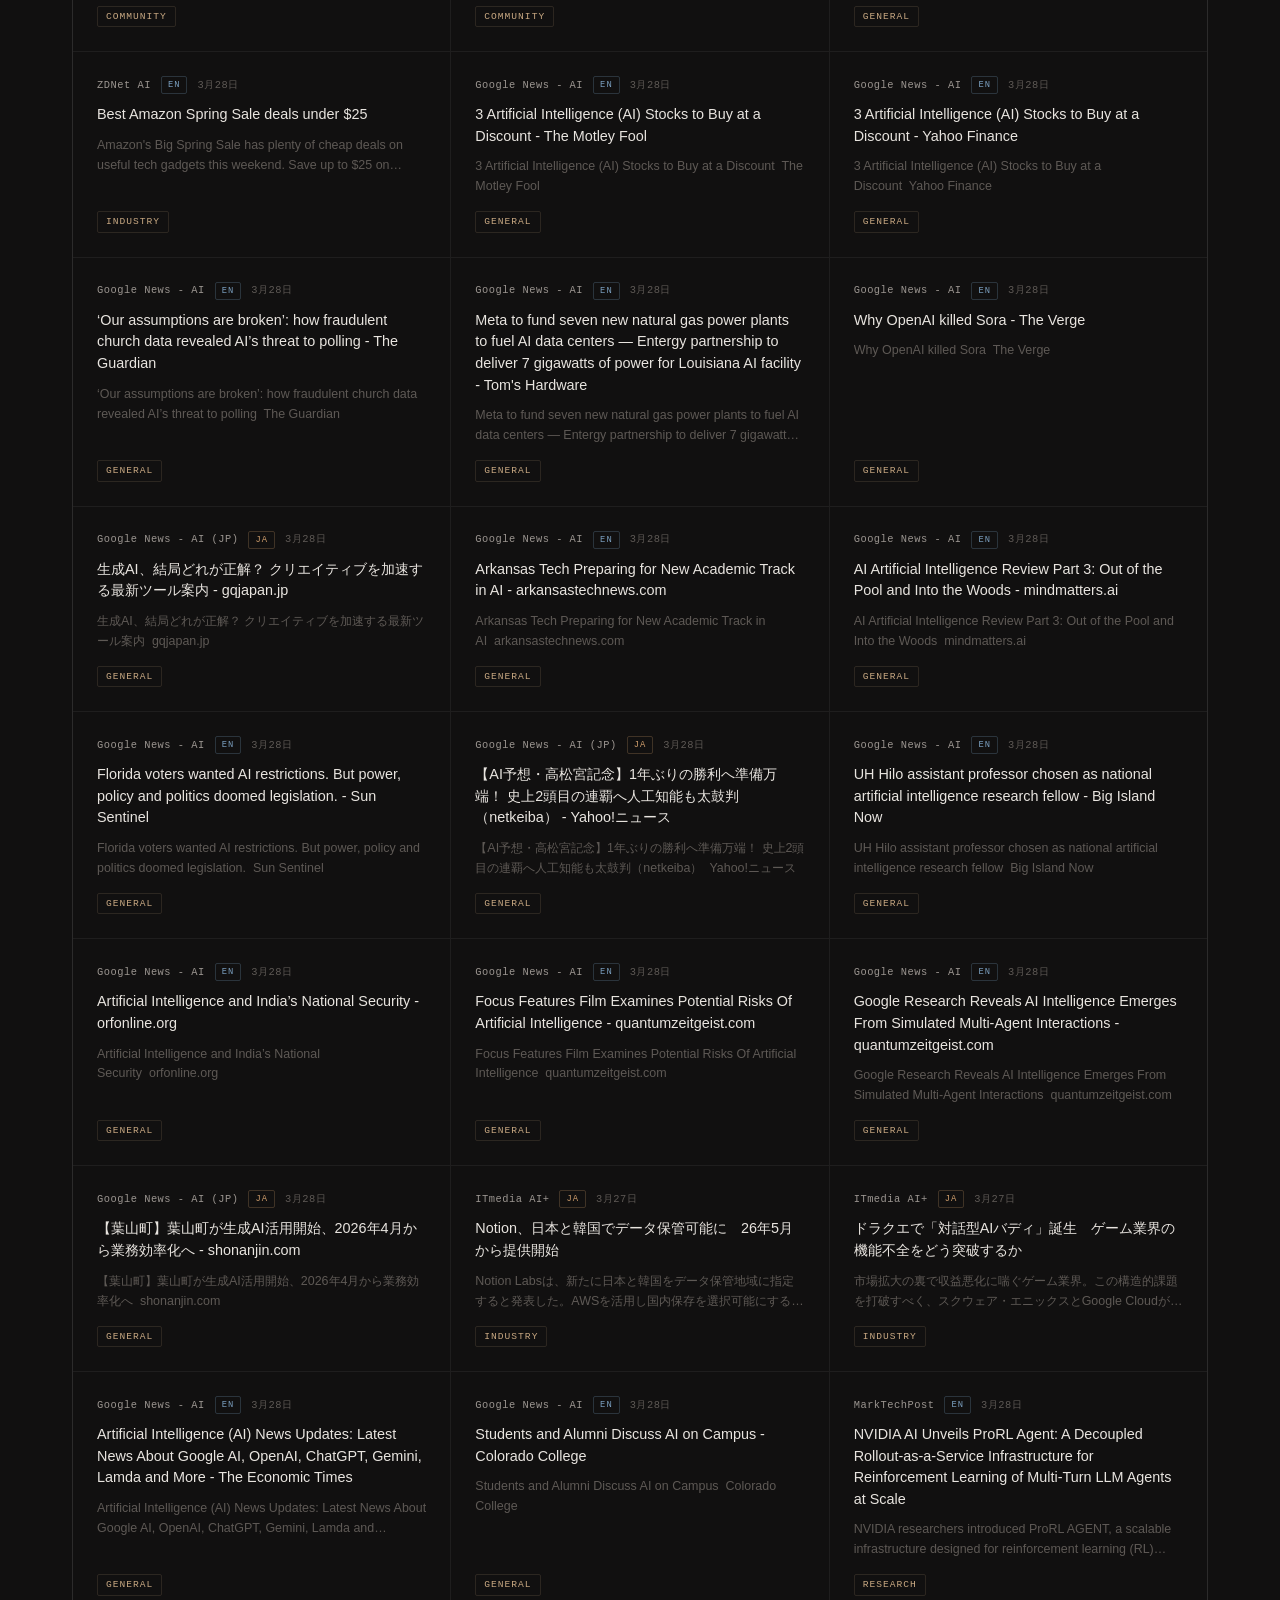
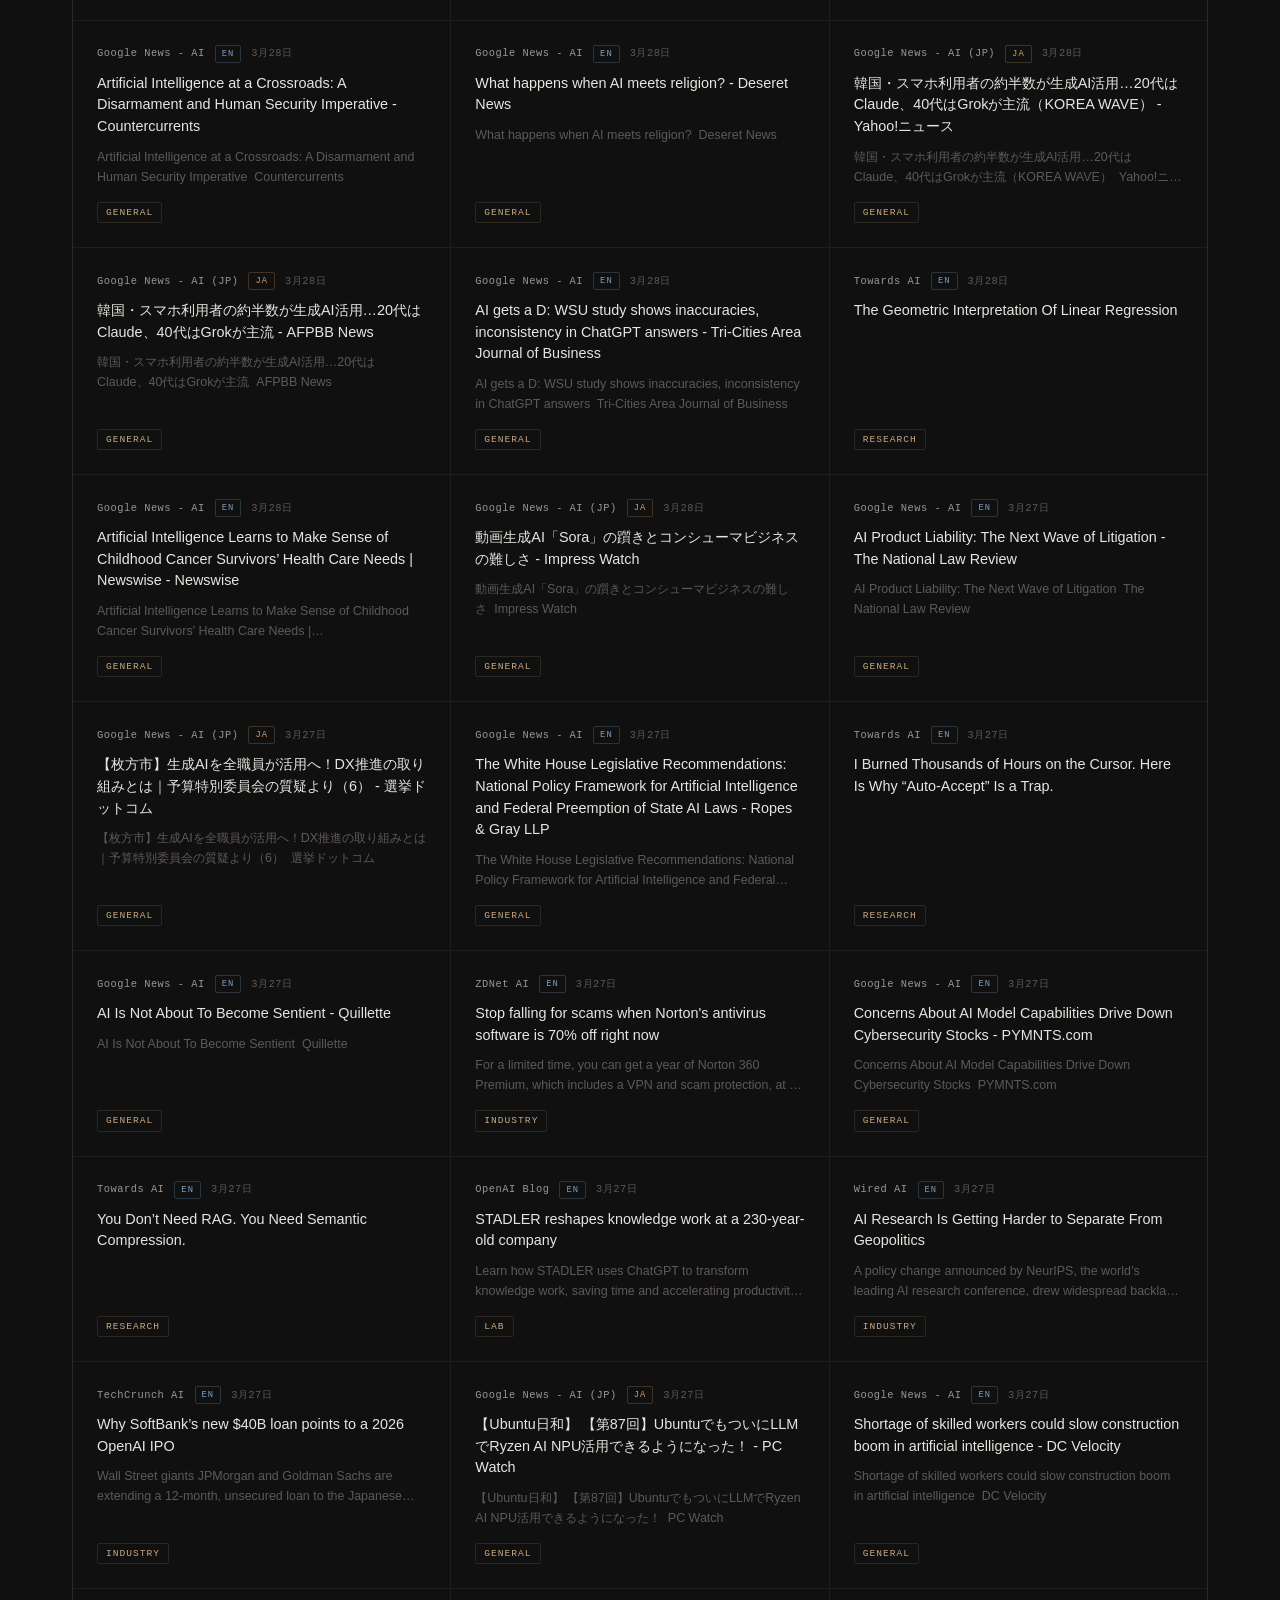
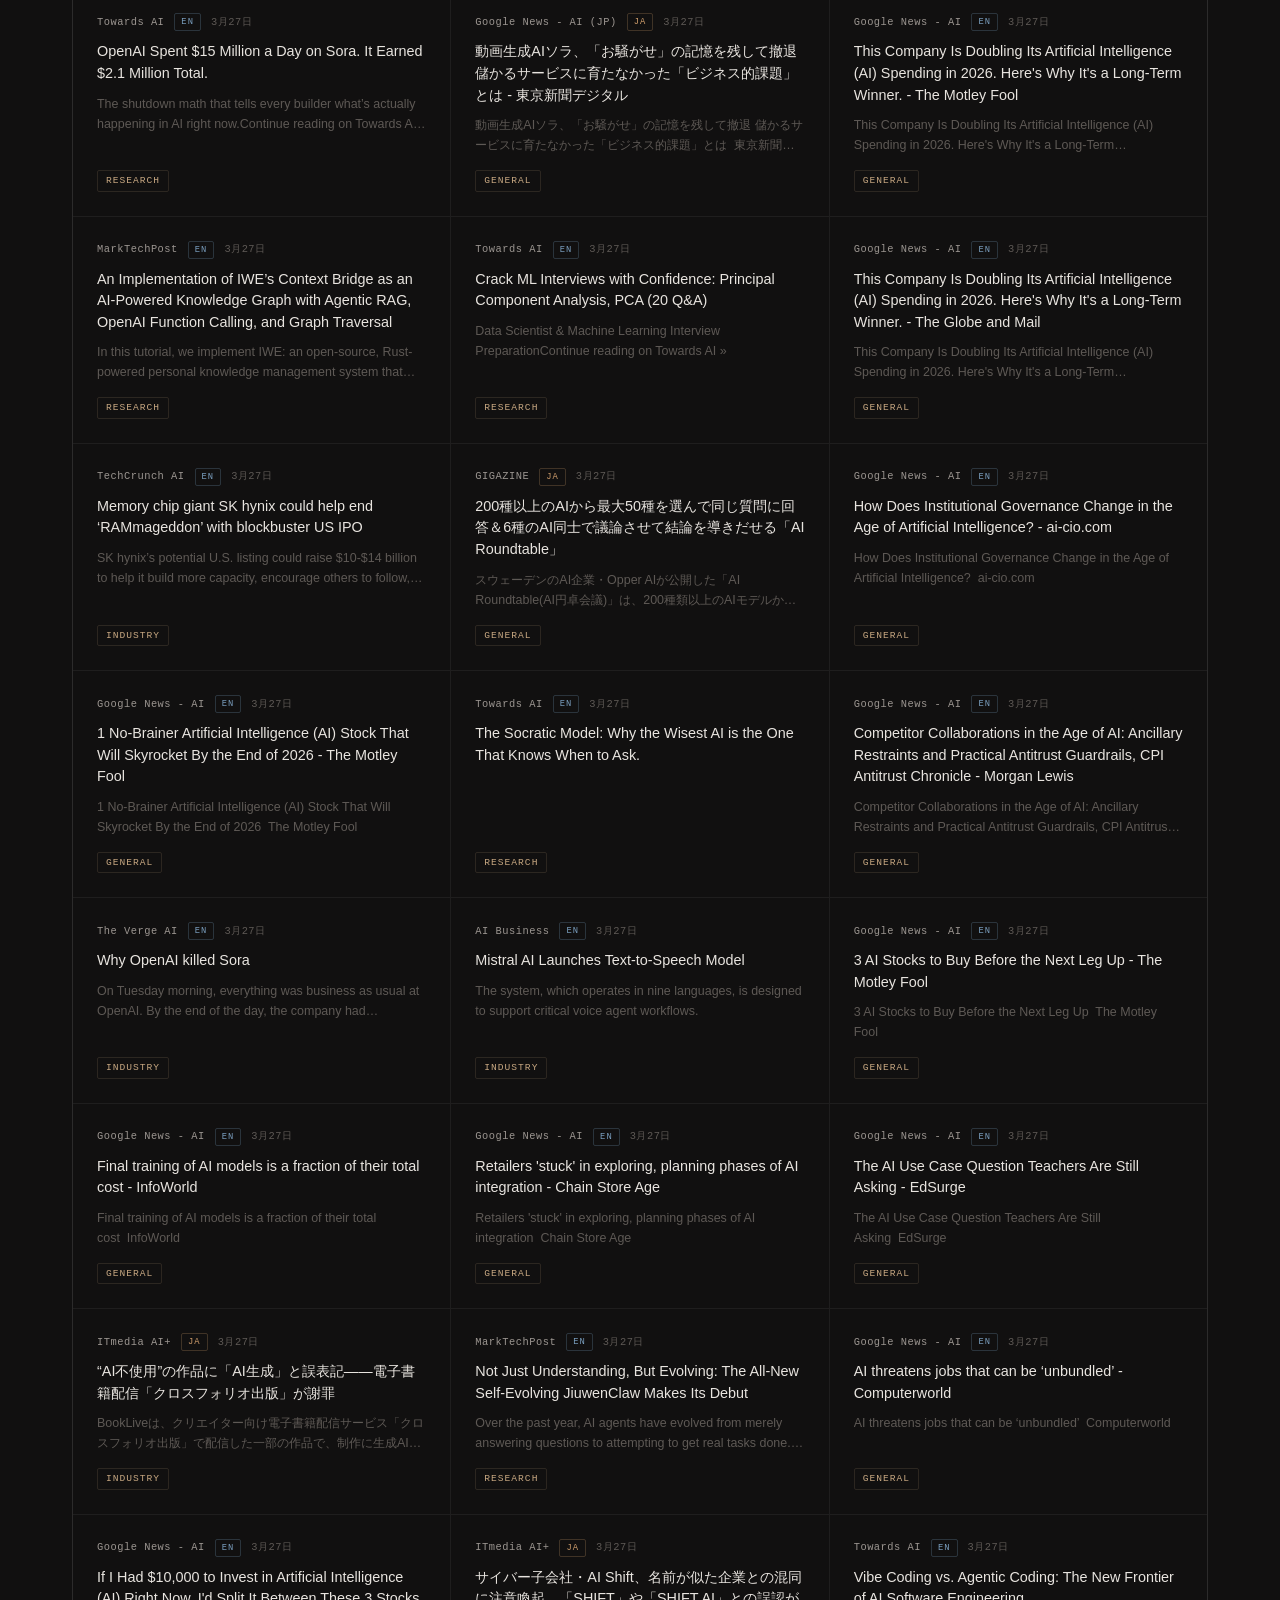
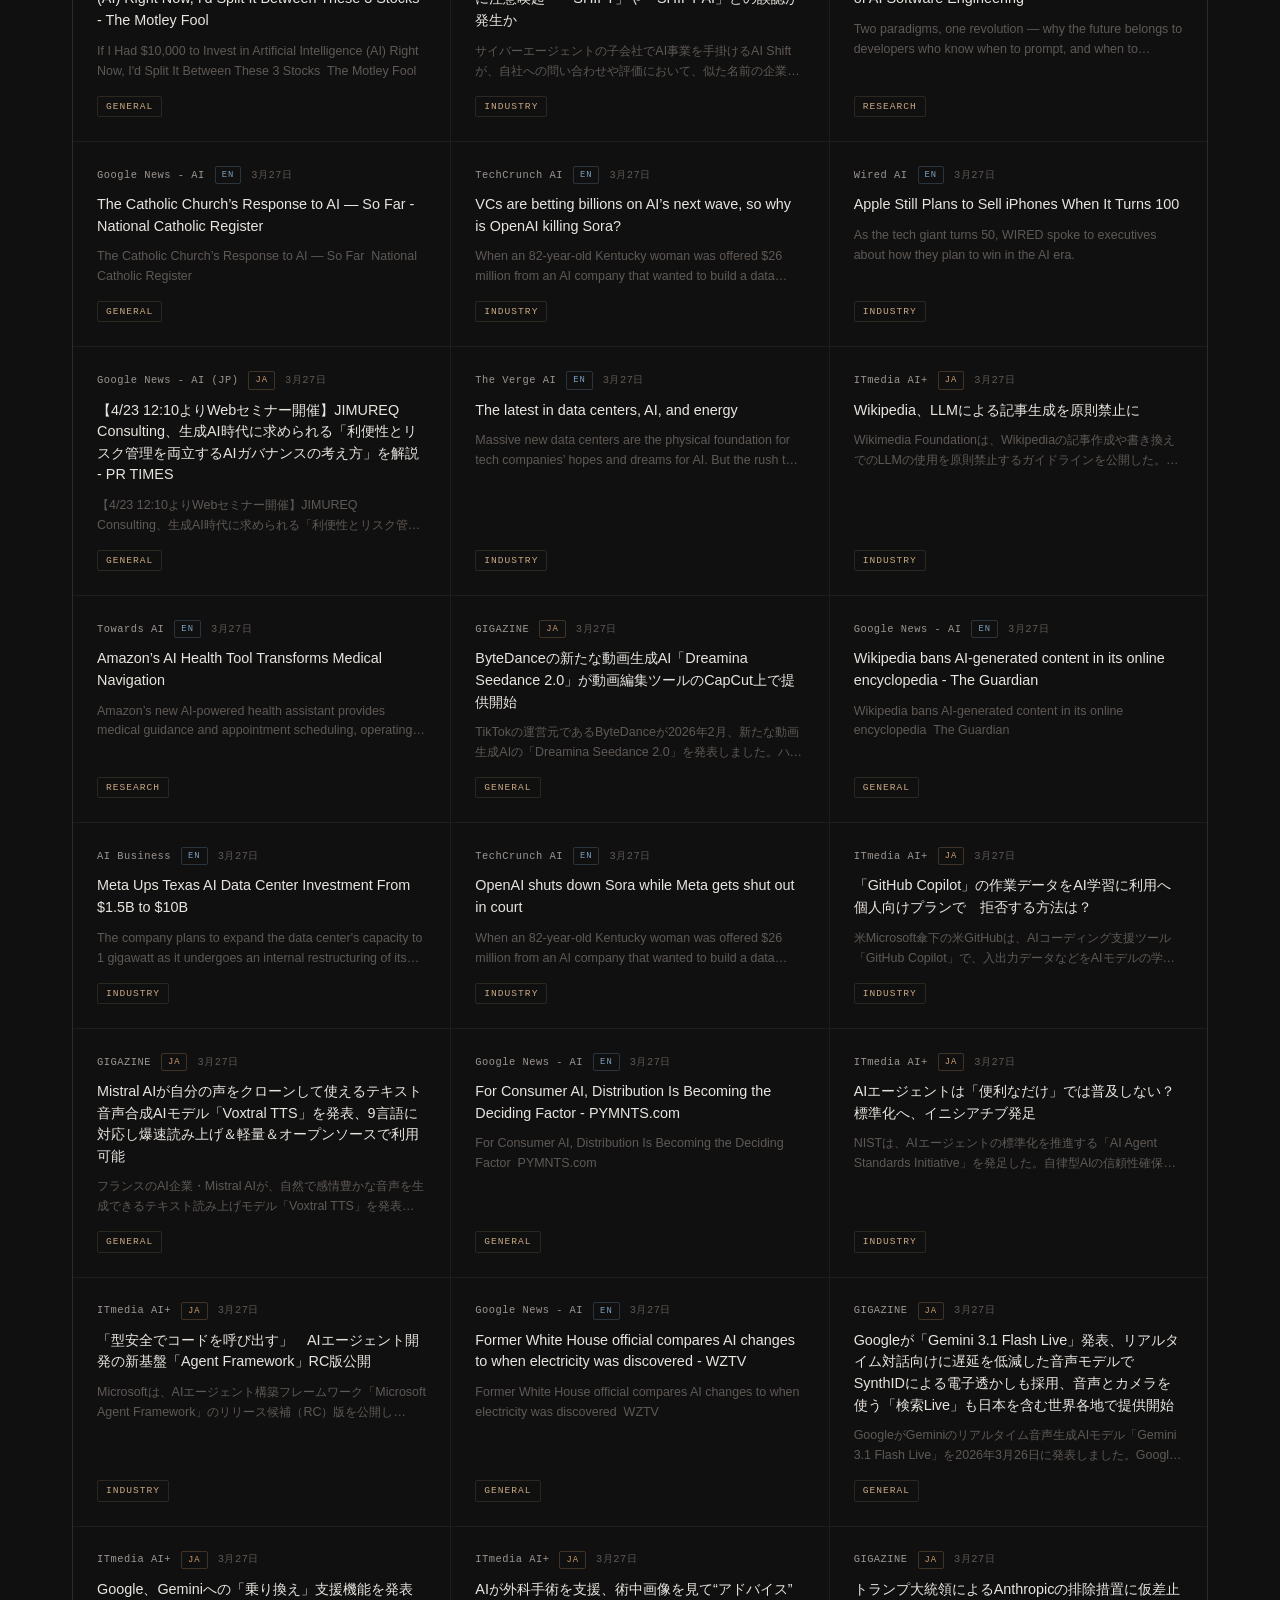
==== commit fa6b6911: "Add stock tickers with custom sparkline charts to all Hubs" ====
--- a/ai/index.html
+++ b/ai/index.html
@@ -25,6 +25,12 @@
   </header>
 
   <main class="container">
+    <!-- Stock Tickers -->
+    <div class="ticker-section">
+      <div class="ticker-scroll" id="stock-tickers"></div>
+    </div>
+    <div class="headlines-section" id="stock-headlines"></div>
+
     <!-- Stats -->
     <div class="stats-bar">
       <div class="stat-card">
@@ -79,6 +85,8 @@
   </footer>
 
   <script src="../js/dust.js"></script>
+  <script src="../js/stock-ticker.js"></script>
   <script src="../js/ai-hub.js"></script>
+  <script>initStockTicker('ai');</script>
 </body>
 </html>
--- a/css/style.css
+++ b/css/style.css
@@ -485,6 +485,157 @@
   color: var(--text-muted);
 }
 
+/* === Stock Ticker === */
+.ticker-section {
+  margin: 24px 0 8px;
+}
+
+.ticker-scroll {
+  display: grid;
+  grid-template-columns: repeat(auto-fill, minmax(160px, 1fr));
+  gap: 1px;
+  background: var(--border);
+  border: 1px solid var(--border);
+  border-radius: var(--radius);
+  overflow: hidden;
+}
+
+.ticker-card {
+  background: var(--bg-primary);
+  padding: 16px;
+  display: flex;
+  flex-direction: column;
+  gap: 6px;
+  transition: background 0.3s ease;
+}
+
+.ticker-card:hover {
+  background: var(--bg-card-hover);
+}
+
+.ticker-top {
+  display: flex;
+  align-items: baseline;
+  gap: 8px;
+}
+
+.ticker-symbol {
+  font-family: var(--font-mono);
+  font-size: 0.8rem;
+  font-weight: 600;
+  color: var(--text-primary);
+  letter-spacing: 0.5px;
+}
+
+.ticker-name {
+  font-family: var(--font-mono);
+  font-size: 0.6rem;
+  color: var(--text-muted);
+  letter-spacing: 0.5px;
+  white-space: nowrap;
+  overflow: hidden;
+  text-overflow: ellipsis;
+}
+
+.ticker-chart {
+  height: 40px;
+  position: relative;
+}
+
+.sparkline-canvas {
+  width: 100%;
+  height: 100%;
+  display: block;
+}
+
+.ticker-bottom {
+  display: flex;
+  align-items: baseline;
+  justify-content: space-between;
+  gap: 8px;
+}
+
+.ticker-price {
+  font-family: var(--font-mono);
+  font-size: 0.9rem;
+  font-weight: 500;
+  color: var(--text-primary);
+}
+
+.ticker-change {
+  font-family: var(--font-mono);
+  font-size: 0.65rem;
+  display: flex;
+  align-items: center;
+  gap: 3px;
+  letter-spacing: 0.5px;
+}
+
+.ticker-up { color: var(--green); }
+.ticker-down { color: #f87171; }
+
+/* === Stock Headlines === */
+.headlines-section {
+  margin-bottom: 8px;
+}
+
+.headlines-title {
+  font-family: var(--font-mono);
+  font-size: 0.6rem;
+  color: var(--text-muted);
+  text-transform: uppercase;
+  letter-spacing: 2px;
+  padding: 12px 0 8px;
+}
+
+.headlines-list {
+  display: grid;
+  grid-template-columns: repeat(auto-fill, minmax(360px, 1fr));
+  gap: 1px;
+  background: var(--border);
+  border: 1px solid var(--border);
+  border-radius: var(--radius);
+  overflow: hidden;
+}
+
+.headline-item {
+  display: flex;
+  align-items: center;
+  gap: 12px;
+  padding: 10px 16px;
+  background: var(--bg-primary);
+  color: var(--text-primary);
+  transition: background 0.3s ease;
+  text-decoration: none;
+}
+
+.headline-item:hover {
+  background: var(--bg-card-hover);
+  color: var(--text-primary);
+}
+
+.headline-source {
+  font-family: var(--font-mono);
+  font-size: 0.55rem;
+  color: var(--text-muted);
+  letter-spacing: 0.5px;
+  white-space: nowrap;
+  min-width: 80px;
+}
+
+.headline-text {
+  font-size: 0.78rem;
+  line-height: 1.4;
+  white-space: nowrap;
+  overflow: hidden;
+  text-overflow: ellipsis;
+}
+
+@media (max-width: 768px) {
+  .ticker-scroll { grid-template-columns: repeat(2, 1fr); }
+  .headlines-list { grid-template-columns: 1fr; }
+}
+
 /* === Empty / Loading State === */
 .loading {
   text-align: center;
